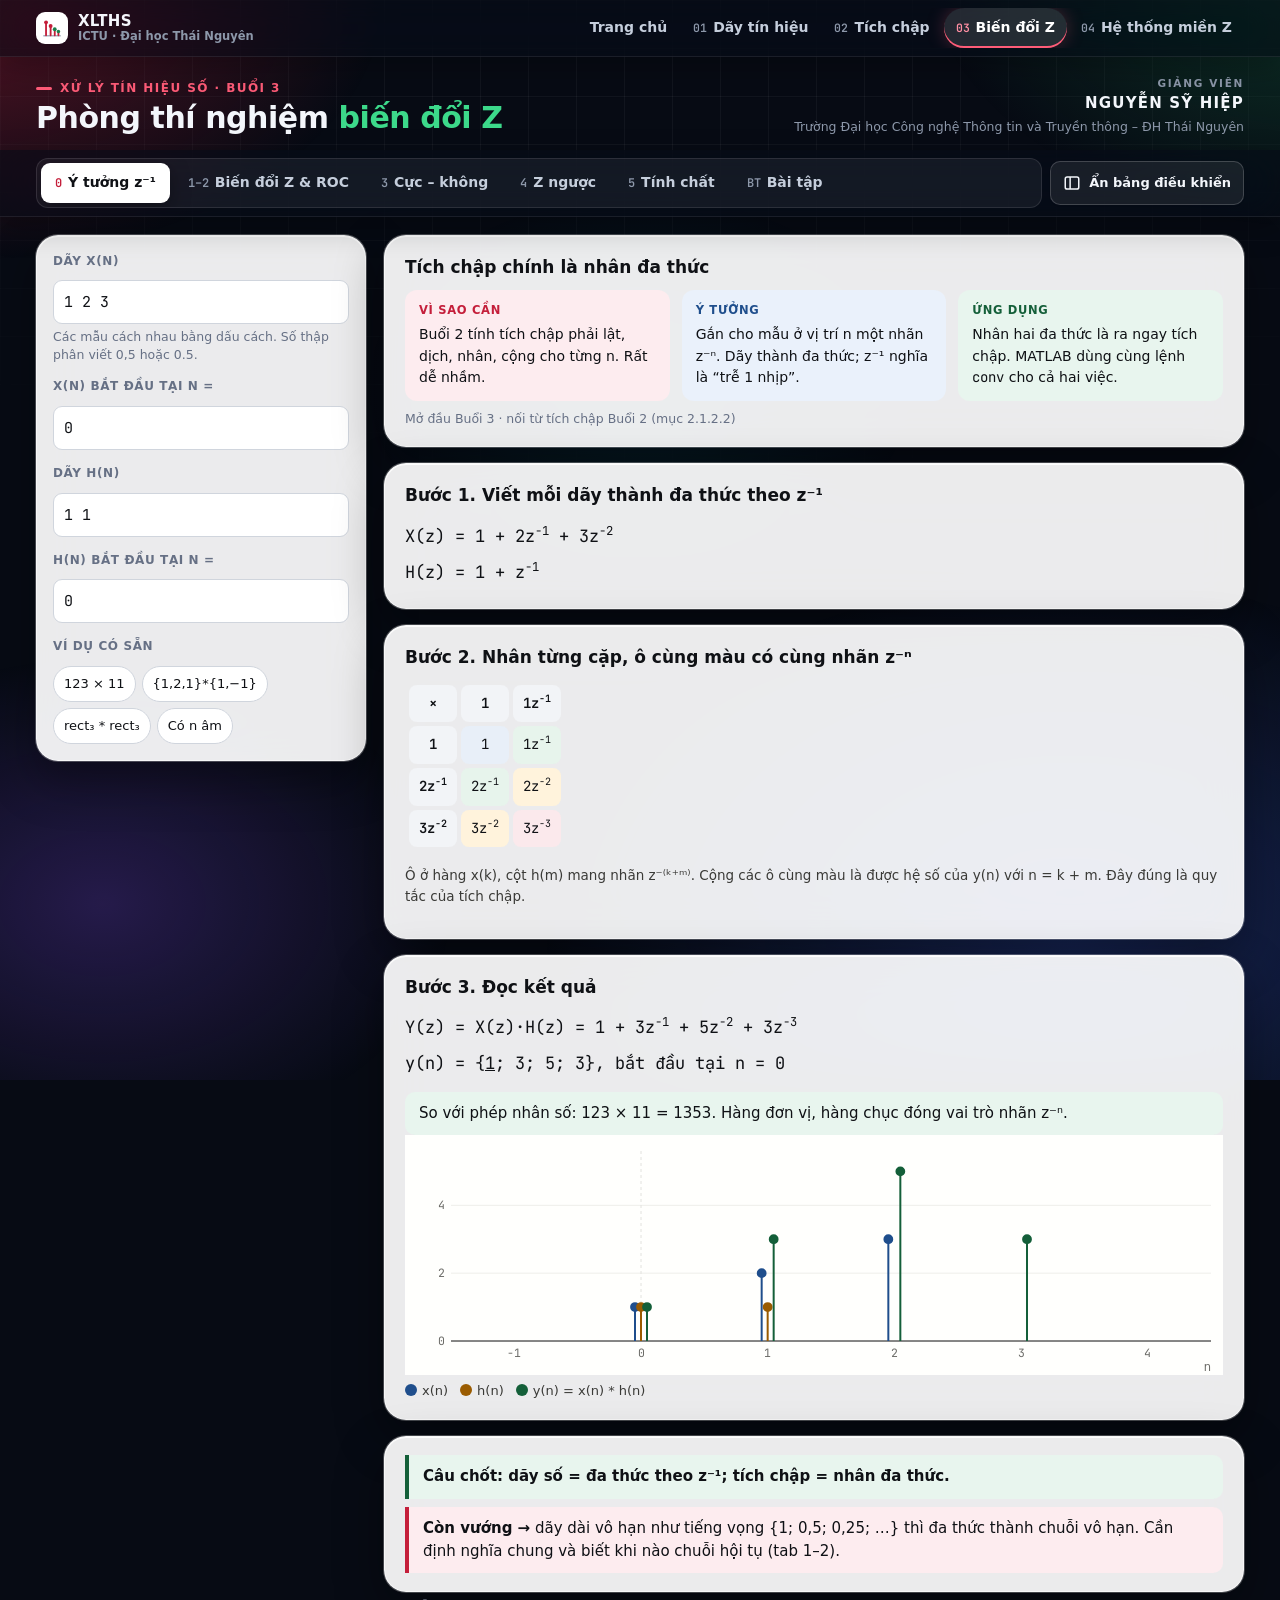
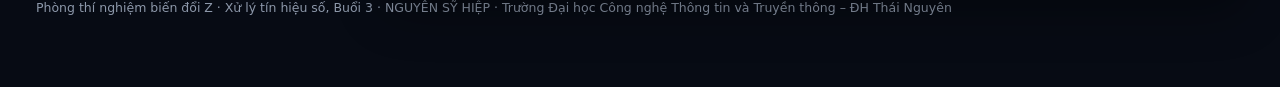
==== bien-doi-z.html @ 4a1f43b6 "Giao diện nền tối: thẻ nội dung sáng nổi bật, làm lại banner trang chủ với hologram neon Co-Authored" ====
<!doctype html>
<html lang="vi" class="glass">
<head>
<meta charset="utf-8">
<meta name="viewport" content="width=device-width, initial-scale=1, viewport-fit=cover">
<title>Phòng thí nghiệm biến đổi Z</title>
<link rel="stylesheet" href="fonts/fonts.css">
<link rel="manifest" href="manifest.webmanifest">
<meta name="theme-color" content="#070B14">
<meta name="apple-mobile-web-app-capable" content="yes">
<meta name="mobile-web-app-capable" content="yes">
<meta name="apple-mobile-web-app-status-bar-style" content="default">
<meta name="apple-mobile-web-app-title" content="XLTHS">
<link rel="apple-touch-icon" href="icons/apple-touch-icon.png">
<link rel="icon" type="image/png" href="icons/favicon-32.png">
<style>
/* Bố cục: đầu trang (trường + giảng viên) → thanh tab dính theo 6 phần của Buổi 3 → mỗi tab: bảng điều khiển (ẩn/hiện) + vùng kết quả. Một giao diện nền sáng duy nhất theo yêu cầu, không đổi sang nền tối. */
:root{
  --paper:#F6F7F9; --card:#FFFFFF; --ink:#0F1115; --ink2:#3B4048; --muted:#667085; --line:#E4E7EC; --line2:#D0D5DD; --soft:#F2F4F7;
  --shadow-sm:0 1px 2px rgba(16,24,40,.05); --shadow:0 1px 2px rgba(16,24,40,.04),0 4px 12px rgba(16,24,40,.06);
  --red:#C41E3A; --red-t:#FDECEF; --green:#145F39; --green-t:#E8F5EE; --amber:#9A5B00; --amber-t:#FFF3DC;
  --blue:#1F4E8C; --blue-t:#EAF1FB;
  --f-body:"Be Vietnam Pro", "Segoe UI", system-ui, -apple-system, Arial, sans-serif;
  --f-mono:"JetBrains Mono", ui-monospace, "Cascadia Mono", Consolas, monospace;
  color-scheme: light;
}
body{margin:0;background:var(--paper);color:var(--ink);font-family:var(--f-body);font-size:15px;line-height:1.55}
*{box-sizing:border-box}
[hidden]{display:none!important}
.wrap{max-width:1240px;margin:0 auto;padding-left:max(16px, env(safe-area-inset-left, 0px));padding-right:max(16px, env(safe-area-inset-right, 0px))}
.pagehead{background:var(--card);border-bottom:1px solid var(--line)}
.pagehead .wrap{padding-block:18px 14px;display:flex;flex-wrap:wrap;gap:10px 24px;align-items:flex-end;justify-content:space-between}
.eyebrow{display:flex;align-items:center;gap:8px;font-size:12px;font-weight:700;letter-spacing:.12em;text-transform:uppercase;color:var(--red)}
.eyebrow::before{content:"";width:16px;height:3px;border-radius:2px;background:currentColor}
h1{margin:4px 0 0;font-size:clamp(22px,3.6vw,30px);font-weight:800;letter-spacing:-.015em;line-height:1.15;text-wrap:balance}
h1 .z{color:var(--green)}
.author{display:flex;flex-direction:column;align-items:flex-end;gap:1px;text-align:right}
.author small{font-size:10.5px;font-weight:700;letter-spacing:.16em;text-transform:uppercase;color:var(--muted)}
.author b{font-size:15px;font-weight:800;letter-spacing:.08em}
.author span{font-size:12.5px;color:var(--muted)}
nav.tabs{position:sticky;top:env(safe-area-inset-top,0px);z-index:5;background:rgba(255,255,255,.95);backdrop-filter:blur(8px);-webkit-backdrop-filter:blur(8px);border-bottom:1px solid var(--line);box-shadow:var(--shadow-sm)}
nav.tabs .wrap{display:flex;gap:8px;align-items:center}
.tablist{display:flex;gap:4px;overflow-x:auto;scrollbar-width:none;flex:1;min-width:0;margin-block:8px;background:var(--soft);border:1px solid var(--line);border-radius:12px;padding:4px}
.tablist::-webkit-scrollbar{display:none}
.tab{flex:0 0 auto;border:0;background:none;font:600 14px var(--f-body);color:var(--ink2);padding:8px 14px;border-radius:9px;cursor:pointer;min-height:40px;white-space:nowrap}
.tab .no{font-family:var(--f-mono);font-size:12px;color:var(--muted);margin-right:6px}
.tab:hover{background:rgba(255,255,255,.7);color:var(--ink)}
.tab[aria-selected="true"]{background:var(--card);color:var(--ink);box-shadow:var(--shadow)}
.tab[aria-selected="true"] .no{color:var(--red)}
.tab:focus-visible,button:focus-visible,input:focus-visible,select:focus-visible{outline:2px solid var(--blue);outline-offset:2px}
.toggle{display:inline-flex;align-items:center;gap:8px;flex:0 0 auto;border:1px solid var(--line2);background:var(--card);box-shadow:var(--shadow-sm);border-radius:10px;font:600 13px var(--f-body);padding:8px 12px;min-height:44px;cursor:pointer;color:var(--ink)}
main .wrap{padding-block:18px 40px}
.panel-grid{display:grid;grid-template-columns:minmax(260px,330px) minmax(0,1fr);gap:18px;align-items:start}
body.hide-controls .panel-grid{grid-template-columns:minmax(0,1fr)}
body.hide-controls aside.controls{display:none}
aside.controls{background:var(--card);border:1px solid var(--line);border-radius:16px;box-shadow:var(--shadow);padding:16px;display:flex;flex-direction:column;gap:14px;position:sticky;top:calc(env(safe-area-inset-top,0px) + 80px);max-height:calc(100vh - 100px);overflow:auto}
.out{display:flex;flex-direction:column;gap:16px;min-width:0}
.card{background:var(--card);border:1px solid var(--line);border-radius:16px;padding:18px 20px;min-width:0;box-shadow:var(--shadow)}
.card h2{margin:0 0 10px;font-size:17px;font-weight:700;text-wrap:balance}
.card h3{margin:14px 0 6px;font-size:14.5px;font-weight:700}
.intro{display:grid;grid-template-columns:repeat(3,minmax(0,1fr));gap:12px}
.intro div{border-radius:12px;padding:12px 14px;font-size:14px}
.intro .why{background:var(--red-t)}
.intro .what{background:var(--blue-t)}
.intro .use{background:var(--green-t)}
.intro b{display:block;font-size:11.5px;letter-spacing:.06em;text-transform:uppercase;margin-bottom:4px}
.intro .why b{color:var(--red)} .intro .what b{color:var(--blue)} .intro .use b{color:var(--green)}
.ref{font-size:12.5px;color:var(--muted);margin-top:8px}
.lbl{display:block;font-size:12px;font-weight:700;letter-spacing:.05em;text-transform:uppercase;color:var(--muted);margin-bottom:6px}
.field{display:flex;flex-direction:column;gap:4px}
.field small{color:var(--muted);font-size:12.5px;line-height:1.4}
input[type=text],input[type=number],select{font:500 15px var(--f-mono);padding:9px 10px;border:1px solid var(--line2);border-radius:9px;background:#fff;color:var(--ink);min-height:44px;width:100%}
select{font-family:var(--f-body)}
input[type=range]{width:100%;accent-color:var(--green);min-height:32px}
.row2{display:grid;grid-template-columns:1fr 1fr;gap:10px}
.chips{display:flex;flex-wrap:wrap;gap:6px}
.chip{border:1px solid var(--line2);background:#fff;border-radius:999px;padding:7px 12px;font:500 13.5px var(--f-body);cursor:pointer;min-height:40px;color:var(--ink)}
.chip[aria-pressed="true"]{background:var(--green-t);border-color:var(--green);color:var(--green);font-weight:700}
.chip.small{min-height:36px;padding:5px 10px;font-size:13px}
.btn{border:1px solid var(--red);background:var(--red);color:#fff;box-shadow:0 1px 2px rgba(196,30,58,.25);border-radius:10px;font:600 14px var(--f-body);padding:9px 14px;min-height:44px;cursor:pointer}
.btn.ghost{background:#fff;color:var(--ink);border-color:var(--line2);box-shadow:var(--shadow-sm)}
.math{font-family:var(--f-mono);font-size:15px}
.big{font-size:17px;line-height:2.1}
.frac{display:inline-flex;flex-direction:column;vertical-align:middle;text-align:center;margin:0 3px;line-height:1.25}
.frac>span{white-space:nowrap}
.frac>span:first-child{border-bottom:1.5px solid currentColor;padding:0 4px 2px}
.frac>span:last-child{padding:2px 4px 0}
sup{font-size:.72em;line-height:0}
.res{background:var(--green-t);border-radius:10px;padding:10px 14px;margin-top:10px;overflow-x:auto}
.warn{background:var(--amber-t);border-radius:10px;padding:10px 14px;margin-top:10px;color:#4a3000}
.bad{background:var(--red-t);border-radius:10px;padding:10px 14px;margin-top:10px}
.ok{color:var(--green);font-weight:700}
.no-ok{color:var(--red);font-weight:700}
.plot{width:100%;overflow:hidden}
.plot svg{display:block}
.zbox{display:flex;justify-content:center}
.two{display:grid;grid-template-columns:repeat(2,minmax(0,1fr));gap:16px}
.tbl-wrap{overflow-x:auto}
table.t{border-collapse:collapse;font-size:14px;width:100%}
table.t th,table.t td{border-bottom:1px solid var(--line);padding:7px 8px;text-align:left;vertical-align:top;font-variant-numeric:tabular-nums}
table.t th{font-size:12px;letter-spacing:.04em;text-transform:uppercase;color:var(--muted);font-weight:700}
table.t td.m{font-family:var(--f-mono)}
.grid-mul{border-collapse:separate;border-spacing:4px;font-family:var(--f-mono);font-size:14px}
.grid-mul td,.grid-mul th{padding:8px 10px;border-radius:8px;text-align:center;white-space:nowrap}
.grid-mul th{background:var(--soft);font-weight:600}
.legend{display:flex;flex-wrap:wrap;gap:12px;font-size:13px;color:var(--ink2);margin-top:6px}
.legend i{display:inline-block;width:12px;height:12px;border-radius:50%;margin-right:5px;vertical-align:-1px}
.key{font-size:13.5px;color:var(--ink2)}
.close{border-left:4px solid var(--green);background:var(--green-t);padding:10px 14px;border-radius:0 10px 10px 0;font-weight:600}
.next{border-left:4px solid var(--red);background:var(--red-t);padding:10px 14px;border-radius:0 10px 10px 0;margin-top:8px}
.steps{display:flex;flex-direction:column;gap:10px;margin:0;padding:0;list-style:none;counter-reset:s}
.steps li{counter-increment:s;display:grid;grid-template-columns:30px minmax(0,1fr);gap:10px;align-items:start}
.steps li::before{content:counter(s);width:28px;height:28px;border-radius:8px;background:var(--red-t);color:var(--red);display:grid;place-items:center;font:700 13px var(--f-mono)}
.steps li>div{min-width:0;overflow-x:auto}
.ex-group{margin-top:6px}
.ex{border:1px solid var(--line);border-radius:14px;padding:14px 16px;background:#fff;box-shadow:var(--shadow-sm)}
.ex+.ex{margin-top:10px}
.ex .hd{display:flex;flex-wrap:wrap;gap:8px;align-items:baseline;justify-content:space-between}
.ex .id{font:700 13px var(--f-mono);color:var(--red);margin-right:8px}
.ex .q{margin:6px 0 8px}
.ex .acts{display:flex;flex-wrap:wrap;gap:8px;margin-top:8px}
.ex .sol{margin-top:10px;display:flex;flex-direction:column;gap:8px}
.ex .sol>div{background:var(--soft);border-radius:9px;padding:8px 12px;overflow-x:auto}
.ex .mean{background:var(--green-t)!important}
.switch{display:flex;align-items:center;gap:10px;font-weight:600;font-size:14px;cursor:pointer;min-height:44px}
.switch input{width:20px;height:20px;accent-color:var(--green)}
.muted{color:var(--muted)}
.mono{font-family:var(--f-mono)}
footer{color:var(--muted);font-size:12.5px;padding-block:6px 30px}
@media (max-width: 900px){
  .panel-grid{grid-template-columns:minmax(0,1fr)}
  aside.controls{position:static;max-height:none}
  .intro{grid-template-columns:minmax(0,1fr)}
  .two{grid-template-columns:minmax(0,1fr)}
}
@media (max-width: 600px){
  .toggle span{display:none}
  .author{align-items:flex-start;text-align:left}
  .author span{display:none}
  .pagehead .wrap{flex-direction:column;align-items:flex-start}
}
@media (max-width: 520px){
  body{font-size:15px}
  .card{padding:14px}
  .big{font-size:15.5px}
  .tab{padding:8px 11px;font-size:13.5px}
  .toggle{font-size:12.5px;padding:8px 10px}
}
@media (prefers-reduced-motion: reduce){*{transition:none!important;animation:none!important}}
</style>
<link rel="stylesheet" href="assets/theme.css">
<style>html.glass .sitebar{position:relative}</style>
</head>
<body>
<header class="sitebar"><div class="sitebar-in">
  <a class="brand" href="./" aria-label="XLTHS – Trang chủ"><span class="brand-mark"><svg viewBox="0 0 24 24" aria-hidden="true"><path d="M2.5 20.5h19" stroke="#98A2B3" stroke-width="1.4"/><path d="M5.5 20V6.5M10.5 20V10.5M15 20v-6M19 20v-3.5" stroke="#C41E3A" stroke-width="2" stroke-linecap="round"/><circle cx="5.5" cy="5.8" r="2.1" fill="#C41E3A"/><circle cx="10.5" cy="9.8" r="2.1" fill="#C41E3A"/><circle cx="15" cy="13.4" r="2.1" fill="#1A7F4B"/><circle cx="19" cy="15.9" r="1.9" fill="#1A7F4B"/></svg></span><span class="brand-t"><b>XLTHS</b><small>ICTU · Đại học Thái Nguyên</small></span></a>
  <nav class="sitenav" aria-label="Các phần mềm">
    <a class="home" href="./">Trang chủ</a>
    <a href="day-tin-hieu.html"><span class="n">01</span>Dãy tín hiệu</a>
    <a href="tich-chap.html"><span class="n">02</span>Tích chập</a>
    <a href="bien-doi-z.html" aria-current="page"><span class="n">03</span>Biến đổi Z</a><a href="he-thong-z.html"><span class="n">04</span>Hệ thống miền Z</a>
  </nav>
</div></header>
<div class="pagehead">
  <div class="wrap">
    <div>
      <div class="eyebrow">Xử lý tín hiệu số · Buổi 3</div>
      <h1>Phòng thí nghiệm <span class="z">biến đổi Z</span></h1>
    </div>
    <div class="author"><small>Giảng viên</small><b>NGUYỄN SỸ HIỆP</b><span>Trường Đại học Công nghệ Thông tin và Truyền thông – ĐH Thái Nguyên</span></div>
  </div>
</div>

<nav class="tabs" aria-label="Các phần của Buổi 3">
  <div class="wrap">
    <div class="tablist" role="tablist">
      <button class="tab" role="tab" data-tab="conv" id="tb-conv"><span class="no">0</span>Ý tưởng z⁻¹</button>
      <button class="tab" role="tab" data-tab="roc" id="tb-roc"><span class="no">1–2</span>Biến đổi Z &amp; ROC</button>
      <button class="tab" role="tab" data-tab="pz" id="tb-pz"><span class="no">3</span>Cực – không</button>
      <button class="tab" role="tab" data-tab="izt" id="tb-izt"><span class="no">4</span>Z ngược</button>
      <button class="tab" role="tab" data-tab="prop" id="tb-prop"><span class="no">5</span>Tính chất</button>
      <button class="tab" role="tab" data-tab="ex" id="tb-ex"><span class="no">BT</span>Bài tập</button>
    </div>
    <button class="toggle" id="toggleCtl" aria-pressed="false" aria-label="Ẩn hoặc hiện bảng điều khiển"><svg viewBox="0 0 24 24" width="18" height="18" aria-hidden="true"><rect x="3" y="4" width="18" height="16" rx="2.5" fill="none" stroke="currentColor" stroke-width="2"/><line x1="9.5" y1="4" x2="9.5" y2="20" stroke="currentColor" stroke-width="2"/></svg><span id="toggleTxt">Ẩn bảng điều khiển</span></button>
  </div>
</nav>

<main>
<div class="wrap">

<!-- ============ TAB 0: Ý TƯỞNG ============ -->
<section class="tabpanel" id="p-conv" hidden>
  <div class="panel-grid">
    <aside class="controls">
      <div class="field"><span class="lbl">Dãy x(n)</span>
        <input type="text" id="cv-x" value="1 2 3" aria-label="Các mẫu của x(n)">
        <small>Các mẫu cách nhau bằng dấu cách. Số thập phân viết 0,5 hoặc 0.5.</small></div>
      <div class="field"><span class="lbl">x(n) bắt đầu tại n =</span><input type="number" id="cv-x0" value="0" step="1"></div>
      <div class="field"><span class="lbl">Dãy h(n)</span><input type="text" id="cv-h" value="1 1" aria-label="Các mẫu của h(n)"></div>
      <div class="field"><span class="lbl">h(n) bắt đầu tại n =</span><input type="number" id="cv-h0" value="0" step="1"></div>
      <div class="field"><span class="lbl">Ví dụ có sẵn</span>
        <div class="chips">
          <button class="chip small" data-cv="1 2 3|0|1 1|0">123 × 11</button>
          <button class="chip small" data-cv="1 2 1|0|1 -1|0">{1,2,1}*{1,−1}</button>
          <button class="chip small" data-cv="1 1 1|0|1 1 1|0">rect₃ * rect₃</button>
          <button class="chip small" data-cv="2 1 -1|-1|1 0,5 0,25|0">Có n âm</button>
        </div></div>
    </aside>
    <div class="out">
      <div class="card">
        <h2>Tích chập chính là nhân đa thức</h2>
        <div class="intro">
          <div class="why"><b>Vì sao cần</b>Buổi 2 tính tích chập phải lật, dịch, nhân, cộng cho từng n. Rất dễ nhầm.</div>
          <div class="what"><b>Ý tưởng</b>Gắn cho mẫu ở vị trí n một nhãn z⁻ⁿ. Dãy thành đa thức; z⁻¹ nghĩa là “trễ 1 nhịp”.</div>
          <div class="use"><b>Ứng dụng</b>Nhân hai đa thức là ra ngay tích chập. MATLAB dùng cùng lệnh <span class="mono">conv</span> cho cả hai việc.</div>
        </div>
        <div class="ref">Mở đầu Buổi 3 · nối từ tích chập Buổi 2 (mục 2.1.2.2)</div>
      </div>
      <div class="card">
        <h2>Bước 1. Viết mỗi dãy thành đa thức theo z⁻¹</h2>
        <div class="math big" id="cv-poly"></div>
      </div>
      <div class="card">
        <h2>Bước 2. Nhân từng cặp, ô cùng màu có cùng nhãn z⁻ⁿ</h2>
        <div class="tbl-wrap" id="cv-grid"></div>
        <p class="key">Ô ở hàng x(k), cột h(m) mang nhãn z⁻⁽ᵏ⁺ᵐ⁾. Cộng các ô cùng màu là được hệ số của y(n) với n = k + m. Đây đúng là quy tắc của tích chập.</p>
      </div>
      <div class="card">
        <h2>Bước 3. Đọc kết quả</h2>
        <div class="math big" id="cv-res"></div>
        <div id="cv-num"></div>
        <div class="plot" id="cv-plot"></div>
        <div class="legend"><span><i style="background:var(--blue)"></i>x(n)</span><span><i style="background:var(--amber)"></i>h(n)</span><span><i style="background:var(--green)"></i>y(n) = x(n) * h(n)</span></div>
      </div>
      <div class="card">
        <div class="close">Câu chốt: dãy số = đa thức theo z⁻¹; tích chập = nhân đa thức.</div>
        <div class="next"><b>Còn vướng →</b> dãy dài vô hạn như tiếng vọng {1; 0,5; 0,25; …} thì đa thức thành chuỗi vô hạn. Cần định nghĩa chung và biết khi nào chuỗi hội tụ (tab 1–2).</div>
      </div>
    </div>
  </div>
</section>

<!-- ============ TAB 1-2: ZT & ROC ============ -->
<section class="tabpanel" id="p-roc" hidden>
  <div class="panel-grid">
    <aside class="controls">
      <div class="field"><span class="lbl">Chọn dãy x(n)</span>
        <select id="rc-preset">
          <option value="an">aⁿ·u(n) — phía phải</option>
          <option value="anm">−aⁿ·u(−n−1) — phía trái</option>
          <option value="aabs">a^|n| — hai phía</option>
          <option value="u">u(n)</option>
          <option value="um">−u(−n−1)</option>
          <option value="nan">n·aⁿ·u(n)</option>
          <option value="delta">δ(n − k)</option>
          <option value="rect">rect_N(n)</option>
          <option value="cos">cos(ω₀n)·u(n)</option>
          <option value="sin">sin(ω₀n)·u(n)</option>
          <option value="custom">Dãy hữu hạn tự nhập</option>
        </select></div>
      <div class="field" id="rc-f-a"><span class="lbl">Tham số a = <span id="rc-a-v" class="mono"></span></span>
        <input type="range" id="rc-a" min="-2.5" max="2.5" step="0.05" value="0.5"></div>
      <div class="field" id="rc-f-k"><span class="lbl">Độ trễ k</span><input type="number" id="rc-k" value="2" min="-5" max="5" step="1"></div>
      <div class="field" id="rc-f-N"><span class="lbl">Chiều dài N</span><input type="number" id="rc-N" value="4" min="1" max="10" step="1"></div>
      <div class="field" id="rc-f-w"><span class="lbl">ω₀ = <span id="rc-w-v" class="mono"></span></span>
        <input type="range" id="rc-w" min="0.05" max="1" step="0.05" value="0.25"><small>Tính theo π (0,25 nghĩa là ω₀ = π/4).</small></div>
      <div class="field" id="rc-f-c"><span class="lbl">Các mẫu</span><input type="text" id="rc-c" value="2 0 1 3">
        <span class="lbl" style="margin-top:6px">bắt đầu tại n =</span><input type="number" id="rc-c0" value="-2" step="1"></div>
      <div class="field"><span class="lbl">Điểm thử |z| = r = <span id="rc-r-v" class="mono"></span></span>
        <input type="range" id="rc-r" min="0" max="1" step="0.001" value="0.62">
        <small>Kéo để đổi bán kính điểm thử. Phần mềm kiểm tra chuỗi Σ x(n)z⁻ⁿ có hội tụ tại đó không.</small></div>
    </aside>
    <div class="out">
      <div class="card">
        <h2>Định nghĩa biến đổi Z và miền hội tụ</h2>
        <div class="intro">
          <div class="why"><b>Vì sao cần</b>Dãy dài vô hạn cho tổng vô hạn. Tổng đó lúc ra số, lúc ra vô cùng, tuỳ z.</div>
          <div class="what"><b>Là gì</b>X(z) = Σ x(n)·z⁻ⁿ. Tập các z làm tổng hữu hạn là miền hội tụ (ROC), luôn ghi kèm X(z).</div>
          <div class="use"><b>Ứng dụng</b>ROC cho biết dãy nằm phía nào của trục thời gian. Buổi 4 dùng ROC để xét hệ nhân quả và ổn định.</div>
        </div>
        <div class="ref">Mục 3.1.1 (định nghĩa), 3.1.2 (mặt phẳng z, tiêu chuẩn Cauchy, Rx−, Rx+), 3.1.3 (bảng)</div>
      </div>
      <div class="card">
        <h2>Dãy x(n)</h2>
        <div class="math big" id="rc-xdef"></div>
        <div class="plot" id="rc-xplot"></div>
      </div>
      <div class="two">
        <div class="card">
          <h2>Biến đổi Z và ROC</h2>
          <div class="math big" id="rc-X"></div>
          <div id="rc-rocinfo"></div>
        </div>
        <div class="card">
          <h2>Mặt phẳng z</h2>
          <div class="zbox plot" id="rc-z"></div>
          <div class="legend"><span><i style="background:var(--green-t);border:1px solid var(--green)"></i>ROC</span><span><i style="background:var(--red)"></i>Điểm cực ×</span><span><i style="background:#fff;border:2px solid var(--green)"></i>Điểm không ○</span><span><i style="background:var(--blue)"></i>Vòng thử</span></div>
        </div>
      </div>
      <div class="card">
        <h2>Tiêu chuẩn Cauchy tại điểm thử: các số hạng |x(n)·z⁻ⁿ| có nhỏ dần về cả hai phía không?</h2>
        <div class="plot" id="rc-terms"></div>
        <div class="legend"><span><i style="background:var(--green)"></i>n ≥ 0: phần X₁(z), hội tụ khi |z| &gt; Rx−</span><span><i style="background:var(--red)"></i>n &lt; 0: phần X₂(z), hội tụ khi |z| &lt; Rx+</span></div>
        <div id="rc-verdict"></div>
      </div>
      <div class="card">
        <div class="close">Câu chốt: không có ROC thì X(z) chưa nói được x(n) là dãy nào. So aⁿ·u(n) với −aⁿ·u(−n−1): cùng công thức, khác ROC.</div>
        <div class="next"><b>Còn vướng →</b> biên của ROC nằm ở đâu? Ở các điểm X(z) bằng vô cùng, tức điểm cực (tab 3).</div>
      </div>
    </div>
  </div>
</section>

<!-- ============ TAB 3: CỰC KHÔNG ============ -->
<section class="tabpanel" id="p-pz" hidden>
  <div class="panel-grid">
    <aside class="controls">
      <div class="field"><span class="lbl">Tử số N(z), lũy thừa giảm dần của z</span>
        <input type="text" id="pz-N" value="1 2"><small>“1 2” nghĩa là z + 2.</small></div>
      <div class="field"><span class="lbl">Mẫu số D(z), lũy thừa giảm dần của z</span>
        <input type="text" id="pz-D" value="1 -3 2"><small>“1 −3 2” nghĩa là z² − 3z + 2.</small></div>
      <div class="field"><span class="lbl">Ví dụ có sẵn</span>
        <div class="chips">
          <button class="chip small" data-pz="1 2|1 -3 2">Bài giảng: (z+2)/(z²−3z+2)</button>
          <button class="chip small" data-pz="1 0 -1|1 0 -0,25">(z²−1)/(z²−0,25)</button>
          <button class="chip small" data-pz="1 0 0 0 -1|1 -1 0 0 0">rect₄: triệt tiêu</button>
          <button class="chip small" data-pz="1 0 0|1 0 0,25">Cực phức ±0,5j</button>
          <button class="chip small" data-pz="1 0|1 -1 0,25">Cực bội 0,5</button>
        </div></div>
      <hr style="border:0;border-top:1px solid var(--line);width:100%">
      <span class="lbl">Thử đặt điểm cực</span>
      <div class="field"><span class="lbl">Bán kính r = <span class="mono" id="pz-r-v"></span></span><input type="range" id="pz-r" min="0.1" max="1.3" step="0.01" value="0.8"></div>
      <div class="field"><span class="lbl">Góc θ = <span class="mono" id="pz-t-v"></span></span><input type="range" id="pz-t" min="0" max="180" step="5" value="45"></div>
      <div class="chips"><button class="chip small" data-pzp="0.8|0">Thực dương</button><button class="chip small" data-pzp="0.8|180">Thực âm</button><button class="chip small" data-pzp="0.85|45">Cặp phức</button><button class="chip small" data-pzp="1|60">Trên vòng tròn</button><button class="chip small" data-pzp="1.1|30">Ngoài vòng tròn</button></div>
    </aside>
    <div class="out">
      <div class="card">
        <h2>Điểm cực, điểm không</h2>
        <div class="intro">
          <div class="why"><b>Vì sao cần</b>Đọc cả biểu thức X(z) rất mệt. Vài điểm đặc biệt đã nói lên gần hết tính chất của dãy.</div>
          <div class="what"><b>Là gì</b>Điểm không: X(z) = 0, nghiệm tử số. Điểm cực: X(z) → ∞, nghiệm mẫu số.</div>
          <div class="use"><b>Ứng dụng</b>Thiết kế bộ lọc (Buổi 7–9) là đặt cực, không vào chỗ mong muốn, ví dụ đặt không để triệt nhiễu 50 Hz trên điện tim.</div>
        </div>
        <div class="ref">Mục 3.1.2.3 (điểm cực, điểm không). Lưu ý: bản gốc ghi nhầm “điểm cực là nơi X(z) = 0”.</div>
      </div>
      <div class="two">
        <div class="card">
          <h2>X(z) đã nhập</h2>
          <div class="math big" id="pz-X"></div>
          <div id="pz-list"></div>
        </div>
        <div class="card">
          <h2>Mặt phẳng z</h2>
          <div class="zbox plot" id="pz-z"></div>
        </div>
      </div>
      <div class="card">
        <h2>Các ROC có thể có và loại dãy tương ứng</h2>
        <div id="pz-rocs"></div>
      </div>
      <div class="card">
        <h2>Vị trí điểm cực quyết định dáng của dãy (dãy nhân quả)</h2>
        <div class="two">
          <div class="zbox plot" id="pz-z2"></div>
          <div><div class="plot" id="pz-h"></div><div id="pz-say"></div></div>
        </div>
      </div>
      <div class="card">
        <div class="close">Câu chốt: điểm cực vẽ biên ROC và quyết định dãy tắt dần hay lớn dần.</div>
        <div class="next"><b>Còn vướng →</b> tính xong trong miền z rồi, làm sao quay về x(n)? (tab 4)</div>
      </div>
    </div>
  </div>
</section>

<!-- ============ TAB 4: Z NGƯỢC ============ -->
<section class="tabpanel" id="p-izt" hidden>
  <div class="panel-grid">
    <aside class="controls">
      <div class="field"><span class="lbl">Tử số N(z), lũy thừa giảm dần</span><input type="text" id="iz-N" value="1 2"></div>
      <div class="field"><span class="lbl">Mẫu số D(z), lũy thừa giảm dần</span><input type="text" id="iz-D" value="1 -3 2"></div>
      <div class="field"><span class="lbl">Ví dụ có sẵn</span>
        <select id="iz-preset">
          <option value="">— Chọn ví dụ —</option>
          <option value="1 0|1 -0,5">Bài giảng 3.2.1: z/(z − ½)</option>
          <option value="1 0|1 -2">Bài giảng 3.2.2: z/(z − 2)</option>
          <option value="1 2|1 -3 2">Bài giảng 3.2.3: (z + 2)/(z² − 3z + 2)</option>
          <option value="1 0 0|1 -0,75 0,125">Hai cực đơn: z²/((z − 0,5)(z − 0,25))</option>
          <option value="1 0|1 -1 0,25">Cực bội: z/(z − 0,5)²</option>
          <option value="1 0 0|1 -3 3 -1">Cực bội bậc 3: z²/(z − 1)³</option>
          <option value="1 0 0|1 0 0,25">Cực phức: z²/(z² + 0,25)</option>
          <option value="1 0 0|1 -1,5 0,5">Bình rò nước Buổi 2: z²/((z − 0,5)(z − 1))</option>
          <option value="1 1 1|1 -0,5">Bậc tử lớn hơn: (z² + z + 1)/(z − 0,5)</option>
        </select></div>
      <div class="field"><span class="lbl">Chọn miền hội tụ</span><div class="chips" id="iz-rocs"></div></div>
      <div class="field"><span class="lbl">Phương pháp</span>
        <div class="chips" id="iz-methods">
          <button class="chip small" data-m="pf" aria-pressed="true">Phân thức tối giản</button>
          <button class="chip small" data-m="ps" aria-pressed="false">Chuỗi lũy thừa</button>
          <button class="chip small" data-m="res" aria-pressed="false">Thặng dư</button>
        </div></div>
    </aside>
    <div class="out">
      <div class="card">
        <h2>Biến đổi Z ngược: ba đường quay về x(n)</h2>
        <div class="intro">
          <div class="why"><b>Vì sao cần</b>Sang miền z để nhân cho dễ; xong việc phải quay về dãy số.</div>
          <div class="what"><b>Ba cách</b>Thặng dư (tính tích phân), chuỗi lũy thừa (chia đa thức), phân thức tối giản (tách thành mảnh có trong bảng).</div>
          <div class="use"><b>Ứng dụng</b>Buổi 4 giải phương trình sai phân đúng bằng các bước này. MATLAB: <span class="mono">residuez</span>, <span class="mono">impz</span>.</div>
        </div>
        <div class="ref">Mục 3.2.1, 3.2.2, 3.2.3. Đổi ROC để thấy cùng X(z) cho các dãy khác nhau.</div>
      </div>
      <div class="card">
        <h2>X(z) và ROC đang chọn</h2>
        <div class="math big" id="iz-X"></div>
      </div>
      <div class="card" id="iz-method-card">
        <h2 id="iz-mtitle"></h2>
        <div id="iz-steps"></div>
      </div>
      <div class="card">
        <h2>Kết quả x(n)</h2>
        <div class="res math" id="iz-result"></div>
        <div class="plot" id="iz-plot"></div>
        <div id="iz-check"></div>
      </div>
      <div class="card">
        <div class="close">Câu chốt: tách thành mảnh có trong bảng, tra bảng theo ROC, cộng lại.</div>
        <div class="next"><b>Còn vướng →</b> mỗi dãy mới lại lấy tổng từ định nghĩa thì vẫn mệt. Cần các quy tắc biến đổi nhanh (tab 5).</div>
      </div>
    </div>
  </div>
</section>

<!-- ============ TAB 5: TÍNH CHẤT ============ -->
<section class="tabpanel" id="p-prop" hidden>
  <div class="panel-grid">
    <aside class="controls">
      <div class="field"><span class="lbl">Tính chất</span>
        <div class="chips" id="pr-props">
          <button class="chip small" data-p="lin">Tuyến tính</button>
          <button class="chip small" data-p="delay">Trễ</button>
          <button class="chip small" data-p="scale">Nhân aⁿ</button>
          <button class="chip small" data-p="nmul">Nhân n</button>
          <button class="chip small" data-p="conv">Tích chập</button>
          <button class="chip small" data-p="corr">Tương quan</button>
          <button class="chip small" data-p="init">Giá trị ban đầu</button>
        </div></div>
      <div id="pr-x1box">
        <div class="field"><span class="lbl">Dãy x₁(n)</span><select id="pr-x1"></select></div>
        <div class="row2" style="margin-top:8px">
          <div class="field"><span class="lbl">a của x₁</span><input type="number" id="pr-a1" value="0.5" step="0.1"></div>
          <div class="field"><span class="lbl">N của x₁</span><input type="number" id="pr-N1" value="3" min="1" max="10" step="1"></div>
        </div>
      </div>
      <div id="pr-x2box">
        <div class="field"><span class="lbl">Dãy x₂(n)</span><select id="pr-x2"></select></div>
        <div class="row2" style="margin-top:8px">
          <div class="field"><span class="lbl">a của x₂</span><input type="number" id="pr-a2" value="1" step="0.1"></div>
          <div class="field"><span class="lbl">N của x₂</span><input type="number" id="pr-N2" value="3" min="1" max="10" step="1"></div>
        </div>
      </div>
      <div class="row2" id="pr-ab"><div class="field"><span class="lbl">Hệ số α</span><input type="number" id="pr-al" value="1" step="0.5"></div><div class="field"><span class="lbl">Hệ số β</span><input type="number" id="pr-be" value="2" step="0.5"></div></div>
      <div class="field" id="pr-n0box"><span class="lbl">Độ trễ n₀</span><input type="number" id="pr-n0" value="1" step="1" min="-6" max="6"></div>
      <div class="field" id="pr-bbox"><span class="lbl">Nhân với bⁿ, b =</span><input type="number" id="pr-b" value="0.5" step="0.1"></div>
      <div id="pr-corrbox">
        <div class="field"><span class="lbl">x(n), các mẫu</span><input type="text" id="pr-cx" value="1 1 1"></div>
        <div class="field" style="margin-top:8px"><span class="lbl">y(n), các mẫu</span><input type="text" id="pr-cy" value="1 1 1"><small>Cả hai bắt đầu tại n = 0.</small></div>
      </div>
    </aside>
    <div class="out">
      <div class="card">
        <h2>Các tính chất: phím tắt thay cho lấy tổng</h2>
        <div class="intro">
          <div class="why"><b>Vì sao cần</b>Mỗi dãy mới mà lấy tổng lại từ định nghĩa thì rất tốn công.</div>
          <div class="what"><b>Là gì</b>Một thao tác trên dãy (dịch, nhân, chập…) ứng với một thao tác đơn giản trên X(z).</div>
          <div class="use" id="pr-use"><b>Ứng dụng</b></div>
        </div>
        <div class="ref" id="pr-ref">Mục 3.3</div>
      </div>
      <div class="two">
        <div class="card"><h2>Miền n</h2><div class="math" id="pr-n"></div><div class="plot" id="pr-nplot"></div><div class="legend" id="pr-leg"></div></div>
        <div class="card"><h2>Miền z</h2><div class="math" id="pr-z"></div><div class="two" id="pr-zz"></div></div>
      </div>
      <div class="card"><h2>Kiểm tra hai miền khớp nhau</h2><div id="pr-check"></div></div>
    </div>
  </div>
</section>

<!-- ============ TAB 6: BÀI TẬP ============ -->
<section class="tabpanel" id="p-ex" hidden>
  <div class="panel-grid">
    <aside class="controls">
      <label class="switch"><input type="checkbox" id="ex-class"> Chế độ lên lớp</label>
      <small class="muted">Bật để ẩn lời giải. Bấm “Hiện bước tiếp” để mở từng bước khi giảng.</small>
      <div class="field"><span class="lbl">Lọc theo nhóm</span>
        <div class="chips" id="ex-filter">
          <button class="chip small" data-g="all" aria-pressed="true">Tất cả</button>
          <button class="chip small" data-g="A" aria-pressed="false">A. Định nghĩa, ROC</button>
          <button class="chip small" data-g="B" aria-pressed="false">B. Cực – không</button>
          <button class="chip small" data-g="C" aria-pressed="false">C. Z ngược</button>
          <button class="chip small" data-g="D" aria-pressed="false">D. Tính chất</button>
        </div></div>
    </aside>
    <div class="out">
      <div class="card">
        <h2>Bài tập Buổi 3 có lời giải</h2>
        <p class="key" style="margin:0">20 bài theo đúng thứ tự bài giảng. Đáp án đã đối chiếu bằng máy. Nút “Mở trong phòng thí nghiệm” nạp sẵn số liệu của bài vào tab tương ứng để kiểm tra trực quan.</p>
      </div>
      <div id="ex-list"></div>
    </div>
  </div>
</section>

<footer>Phòng thí nghiệm biến đổi Z · Xử lý tín hiệu số, Buổi 3 · NGUYỄN SỸ HIỆP · Trường Đại học Công nghệ Thông tin và Truyền thông – ĐH Thái Nguyên</footer>
</div>
</main>

<script>
"use strict";
/* =================== TIỆN ÍCH SỐ =================== */
const $ = id => document.getElementById(id);
const EPS = 1e-9;
function fmt(v, dp = 4){
  if (v === Infinity) return '∞'; if (v === -Infinity) return '−∞';
  if (!isFinite(v)) return '?';
  if (Math.abs(v) < 5e-10) return '0';
  let s = (+v.toFixed(dp)).toString();
  if (s.includes('e')) s = v.toPrecision(4);
  return s.replace('-', '−').replace('.', ',');
}
const C = (re, im = 0) => ({re, im});
const cadd = (a, b) => C(a.re + b.re, a.im + b.im);
const csub = (a, b) => C(a.re - b.re, a.im - b.im);
const cmul = (a, b) => C(a.re * b.re - a.im * b.im, a.re * b.im + a.im * b.re);
const cdiv = (a, b) => { const d = b.re * b.re + b.im * b.im; return C((a.re * b.re + a.im * b.im) / d, (a.im * b.re - a.re * b.im) / d); };
const cabs = a => Math.hypot(a.re, a.im);
const carg = a => Math.atan2(a.im, a.re);
const cscale = (a, s) => C(a.re * s, a.im * s);
function cpowi(a, n){
  const r = cabs(a);
  if (r === 0) return n === 0 ? C(1) : (n > 0 ? C(0) : C(Infinity));
  const t = carg(a), R = Math.pow(r, n);
  return C(R * Math.cos(n * t), R * Math.sin(n * t));
}
function fmtc(z, dp = 4){
  const re = Math.abs(z.re) < 5e-10 ? 0 : z.re, im = Math.abs(z.im) < 5e-10 ? 0 : z.im;
  if (im === 0) return fmt(re, dp);
  const ims = fmt(Math.abs(im), dp); const jpart = (ims === '1' ? '' : ims) + 'j';
  if (re === 0) return (im < 0 ? '−' : '') + jpart;
  return fmt(re, dp) + (im < 0 ? ' − ' : ' + ') + jpart;
}
function parseNum(s){
  s = s.trim().replace(/−/g, '-').replace(',', '.');
  if (s.includes('/')){ const [a, b] = s.split('/'); return parseFloat(a) / parseFloat(b); }
  return parseFloat(s);
}
function parseList(s){
  const out = String(s).trim().split(/[\s;]+/).filter(Boolean).map(parseNum);
  return out.some(v => !isFinite(v)) ? null : out;
}
const trimLead = c => { let i = 0; while (i < c.length - 1 && Math.abs(c[i]) < 1e-14) i++; return c.slice(i); };
function conv(a, b){ const r = new Array(a.length + b.length - 1).fill(0); a.forEach((x, i) => b.forEach((y, j) => { r[i + j] += x * y; })); return r; }
function polyAdd(a, b){ // mảng tăng dần (cùng gốc)
  const n = Math.max(a.length, b.length), r = [];
  for (let i = 0; i < n; i++) r.push((a[i] || 0) + (b[i] || 0)); return r;
}
function polyDivDesc(N, D){ // chia đa thức (giảm dần)
  N = N.slice(); const q = [];
  while (N.length >= D.length){ const f = N[0] / D[0]; q.push(f); for (let i = 0; i < D.length; i++) N[i] -= f * D[i]; N.shift(); }
  return {q: q.length ? q : [0], r: N.length ? N : [0]};
}
function polyvalC(c, z){ let r = C(0); for (const a of c) r = cadd(cmul(r, z), C(a)); return r; } // giảm dần
/* ---------- Nghiệm đa thức ---------- */
function roots(c0){
  let c = trimLead(c0.slice()); let z0 = 0;
  while (c.length > 1 && Math.abs(c[c.length - 1]) < 1e-14){ c.pop(); z0++; }
  const n = c.length - 1; let r = [];
  if (n === 1) r = [C(-c[1] / c[0])];
  else if (n === 2){
    const [a, b, cc] = c, d = b * b - 4 * a * cc;
    if (d >= 0){ const s = Math.sqrt(d); const q = -0.5 * (b + (b >= 0 ? s : -s)); r = q === 0 ? [C(0), C(0)] : [C(q / a), C(cc / q)]; }
    else { const s = Math.sqrt(-d); r = [C(-b / (2 * a), s / (2 * a)), C(-b / (2 * a), -s / (2 * a))]; }
  } else if (n > 2){
    const a = c.map(v => v / c[0]); const R = 1 + Math.max(...a.slice(1).map(Math.abs));
    let z = []; for (let k = 0; k < n; k++){ const t = 2 * Math.PI * k / n + 0.4; z.push(C(R * 0.9 * Math.cos(t), R * 0.9 * Math.sin(t))); }
    for (let it = 0; it < 800; it++){
      let mv = 0;
      for (let k = 0; k < n; k++){
        let num = polyvalC(a, z[k]), den = C(1);
        for (let j = 0; j < n; j++) if (j !== k) den = cmul(den, csub(z[k], z[j]));
        const dz = cdiv(num, den); z[k] = csub(z[k], dz); mv = Math.max(mv, cabs(dz));
      }
      if (mv < 1e-15) break;
    }
    r = z;
  }
  for (let i = 0; i < z0; i++) r.push(C(0));
  return r.map(cleanC);
}
function cleanC(z){
  let {re, im} = z; const m = Math.max(1, cabs(z));
  if (Math.abs(im) < 1e-8 * m) im = 0;
  if (Math.abs(re) < 1e-10 * m) re = 0;
  const rr = Math.round(re * 1e8) / 1e8, ri = Math.round(im * 1e8) / 1e8;
  if (Math.abs(rr - re) < 1e-9) re = rr; if (Math.abs(ri - im) < 1e-9) im = ri;
  return C(re, im);
}
function polyDerDesc(c){ const d = c.length - 1; return c.slice(0, -1).map((v, i) => v * (d - i)); }
function groupRoots(rs, tol = 3e-3, poly = null){
  const g = [];
  rs.forEach(z => {
    const f = g.find(o => cabs(csub(cscale(o.sum, 1 / o.m), z)) < tol * Math.max(1, cabs(z)));
    if (f){ f.sum = cadd(f.sum, z); f.m++; } else g.push({sum: z, m: 1});
  });
  return g.map(o => {
    let z = cscale(o.sum, 1 / o.m);
    if (poly && o.m > 1){ // nghiệm bội m là nghiệm đơn của đạo hàm bậc m−1 → Newton cho chính xác
      let q = poly.slice(); for (let i = 0; i < o.m - 1; i++) q = polyDerDesc(q);
      const dq = polyDerDesc(q);
      for (let it = 0; it < 40; it++){ const fz = polyvalC(q, z), dz = polyvalC(dq, z); if (cabs(dz) < 1e-300) break; const st = cdiv(fz, dz); z = csub(z, st); if (cabs(st) < 1e-15) break; }
    }
    return {z: cleanC(z), m: o.m};
  });
}
const rootsG = c => groupRoots(roots(c), 3e-3, trimLead(c));
/* ---------- Khai triển Taylor & chuỗi ---------- */
function taylorAt(c, p, K){ // c giảm dần (thực), trả về hệ số tăng dần theo t tại z = p + t
  let arr = c.map(v => C(v)); const out = [];
  for (let k = 0; k <= K; k++){
    if (arr.length === 0){ out.push(C(0)); continue; }
    const b = [arr[0]]; for (let i = 1; i < arr.length; i++) b.push(cadd(arr[i], cmul(p, b[i - 1])));
    out.push(b[b.length - 1]); arr = b.slice(0, -1);
  }
  return out;
}
function smul(a, b, K){ const r = []; for (let k = 0; k <= K; k++){ let s = C(0); for (let i = 0; i <= k; i++) if (a[i] && b[k - i]) s = cadd(s, cmul(a[i], b[k - i])); r.push(s); } return r; }
function sdiv(a, b, K){ const q = []; for (let k = 0; k <= K; k++){ let s = a[k] || C(0); for (let i = 1; i <= k; i++) if (b[i]) s = csub(s, cmul(b[i], q[k - i])); q.push(cdiv(s, b[0])); } return q; }
/* Phần chính của num/den tại mọi cực: hệ số C_j của 1/(z − p)^j */
function principalParts(num, den){
  den = trimLead(den); const lead = den[0];
  const poles = rootsG(den);
  return poles.map(({z: p, m: s}) => {
    const K = s - 1;
    const nT = taylorAt(trimLead(num), p, K);
    let dS = [C(lead)];
    poles.forEach(q => { if (q.z === p) return; const f = [csub(p, q.z), C(1)]; for (let i = 0; i < q.m; i++) dS = smul(dS, f, K); });
    const G = sdiv(nT, dS, K);
    const coef = []; for (let j = 1; j <= s; j++) coef.push(G[s - j]);
    return {p, s, coef};
  });
}
/* ---------- Biến đổi Z ngược theo phương pháp X(z)/z của bài giảng ---------- */
function izt(N, D){
  N = trimLead(N); D = trimLead(D);
  let S = [], R = N;
  if (N.length > D.length){ const d = polyDivDesc(N, D); S = d.q; R = d.r; }
  const pp = principalParts(R, [...D, 0]);
  const deltas = {}; const terms = [];
  // phần nguyên S(z) = Σ s_i z^(deg−i) ↔ δ(n + k)
  S.forEach((s, i) => { const k = S.length - 1 - i; if (Math.abs(s) > 1e-12) deltas[-k] = (deltas[-k] || 0) + s; });
  pp.forEach(({p, s, coef}) => {
    coef.forEach((cj, idx) => {
      const j = idx + 1; if (cabs(cj) < 1e-10) return;
      if (cabs(p) < 1e-12){ const n = j - 1; deltas[n] = (deltas[n] || 0) + cj.re; }
      else terms.push({C: cj, p, m: j - 1});
    });
  });
  return {pp, terms, deltas, S};
}
function binomPoly(n, m){ let r = 1; for (let i = 0; i < m; i++) r *= (n - i) / (i + 1); return r; }
function izEval(res, roc, n){
  let v = C(0);
  res.terms.forEach(t => {
    const causal = cabs(t.p) <= roc.rin + 1e-9;
    if (causal && n >= 0) v = cadd(v, cscale(cmul(t.C, cpowi(t.p, n - t.m)), binomPoly(n, t.m)));
    if (!causal && n <= -1) v = csub(v, cscale(cmul(t.C, cpowi(t.p, n - t.m)), binomPoly(n, t.m)));
  });
  if (res.deltas[n]) v = cadd(v, C(res.deltas[n]));
  return v.re;
}
/* =================== CHUỖI HIỂN THỊ =================== */
const SUP = {'0':'⁰','1':'¹','2':'²','3':'³','4':'⁴','5':'⁵','6':'⁶','7':'⁷','8':'⁸','9':'⁹','-':'⁻','−':'⁻','n':'ⁿ','+':'⁺'};
const sup = s => String(s).split('').map(ch => SUP[ch] || ch).join('');
const frac = (a, b) => `<span class="frac"><span>${a}</span><span>${b}</span></span>`;
function polyZ(c, v = 'z'){ // giảm dần
  c = trimLead(c); const d = c.length - 1; let out = '';
  c.forEach((a, i) => {
    if (Math.abs(a) < 1e-12) return; const p = d - i, A = Math.abs(a);
    let co = (Math.abs(A - 1) < 1e-12 && p !== 0) ? '' : fmt(A);
    const mono = p === 0 ? '' : (p === 1 ? v : `${v}<sup>${p}</sup>`);
    out += (out ? (a < 0 ? ' − ' : ' + ') : (a < 0 ? '−' : '')) + co + mono;
  });
  return out || '0';
}
function polyW(b){ // tăng dần theo z^-1
  let out = '';
  b.forEach((a, k) => {
    if (Math.abs(a) < 1e-12) return; const A = Math.abs(a);
    const co = (Math.abs(A - 1) < 1e-12 && k !== 0) ? '' : fmt(A);
    const mono = k === 0 ? '' : `z<sup>−${k}</sup>`;
    out += (out ? (a < 0 ? ' − ' : ' + ') : (a < 0 ? '−' : '')) + co + mono;
  });
  return out || '0';
}
function laurent(vals, n0){ // Σ x(n) z^-n
  let out = '';
  vals.forEach((a, i) => {
    const n = n0 + i; if (Math.abs(a) < 1e-12) return; const A = Math.abs(a);
    const co = (Math.abs(A - 1) < 1e-12 && n !== 0) ? '' : fmt(A);
    const mono = n === 0 ? '' : (n === -1 ? 'z' : `z<sup>${n > 0 ? '−' + n : -n}</sup>`);
    out += (out ? (a < 0 ? ' − ' : ' + ') : (a < 0 ? '−' : '')) + co + mono;
  });
  return out || '0';
}
function zMinus(p){ // (z − p)
  if (cabs(p) < 1e-12) return 'z';
  if (Math.abs(p.im) < 1e-12) return p.re > 0 ? `(z − ${fmt(p.re)})` : `(z + ${fmt(-p.re)})`;
  return `(z − (${fmtc(p)}))`;
}
function piStr(t){
  const q = t / Math.PI; if (Math.abs(q) < 1e-9) return '0';
  for (let d = 1; d <= 12; d++){ const k = Math.round(q * d); if (Math.abs(q * d - k) < 1e-6){ const g = gcd(Math.abs(k), d); const kk = k / g, dd = d / g; return `${kk < 0 ? '−' : ''}${Math.abs(kk) === 1 ? '' : Math.abs(kk)}π${dd === 1 ? '' : '/' + dd}`; } }
  return fmt(t, 3);
}
function gcd(a, b){ return b ? gcd(b, a % b) : a; }
function powStr(p, m){ // p^(n−m) với p thực
  const e = m === 0 ? 'n' : `n−${m}`;
  if (Math.abs(p - 1) < 1e-12) return '';
  if (p > 0 && Number.isInteger(+p.toFixed(9))) return `${fmt(p)}<sup>${e}</sup>`;
  return `(${fmt(p)})<sup>${e}</sup>`;
}
const BIN = ['', 'n', 'n(n−1)/2', 'n(n−1)(n−2)/6', 'n(n−1)(n−2)(n−3)/24'];
function termsHTML(res, roc){
  const parts = []; // {neg, body}
  const keys = Object.keys(res.deltas).map(Number).sort((a, b) => a - b);
  keys.forEach(n => { const v = res.deltas[n]; if (Math.abs(v) < 1e-10) return; const d = n === 0 ? 'δ(n)' : (n > 0 ? `δ(n − ${n})` : `δ(n + ${-n})`); parts.push({neg: v < 0, body: (Math.abs(Math.abs(v) - 1) < 1e-10 ? '' : fmt(Math.abs(v)) + '·') + d}); });
  const used = new Set();
  res.terms.forEach((t, i) => {
    if (used.has(i)) return; const causal = cabs(t.p) <= roc.rin + 1e-9; const unit = causal ? 'u(n)' : 'u(−n−1)'; const sg = causal ? 1 : -1;
    const bin = BIN[t.m] !== undefined ? BIN[t.m] : `C(n,${t.m})`;
    if (Math.abs(t.p.im) < 1e-10){
      const c = sg * t.C.re; const ps = powStr(t.p.re, t.m);
      const pieces = [Math.abs(Math.abs(c) - 1) < 1e-10 && (ps || bin) ? '' : fmt(Math.abs(c)), bin ? (t.m >= 2 ? `[${bin}]` : bin) : '', ps, unit].filter(Boolean);
      parts.push({neg: c < 0, body: pieces.join('·')});
    } else {
      const j = res.terms.findIndex((u, k) => k !== i && !used.has(k) && u.m === t.m && cabs(csub(u.p, C(t.p.re, -t.p.im))) < 1e-7);
      if (j >= 0 && t.m === 0){
        used.add(j); const tt = t.p.im > 0 ? t : res.terms[j];
        const A = 2 * cabs(tt.C) * sg, r = cabs(tt.p), th = carg(tt.p), ph = carg(tt.C);
        const phs = Math.abs(ph) < 1e-9 ? '' : (ph > 0 ? ` + ${piStr(ph)}` : ` − ${piStr(-ph)}`);
        const rs = Math.abs(r - 1) < 1e-12 ? '' : `(${fmt(r)})<sup>n</sup>·`;
        parts.push({neg: A < 0, body: `${Math.abs(Math.abs(A) - 1) < 1e-10 ? '' : fmt(Math.abs(A)) + '·'}${rs}cos(${piStr(th)}·n${phs})·${unit}`});
      } else {
        const c = cscale(t.C, sg);
        parts.push({neg: false, body: `(${fmtc(c)})·${bin ? bin + '·' : ''}(${fmtc(t.p)})<sup>${t.m ? 'n−' + t.m : 'n'}</sup>·${unit}`});
      }
    }
  });
  if (!parts.length) return '0';
  return parts.map((p, i) => i === 0 ? (p.neg ? '−' : '') + p.body : (p.neg ? ' − ' : ' + ') + p.body).join('');
}
/* =================== VẼ ĐỒ THỊ =================== */
const CL = {ink:'#161616', muted:'#6B6B67', line:'#E2E2DE', grid:'#EEEEEA', red:'#C41E3A', green:'#145F39', greenT:'#E7F4EC', blue:'#1F4E8C', amber:'#9A5B00', paper:'#FFFFFD'};
function niceTicks(lo, hi, n = 5){
  const span = hi - lo || 1; const step0 = span / n; const mag = Math.pow(10, Math.floor(Math.log10(step0)));
  const st = [1, 2, 2.5, 5, 10].map(f => f * mag).find(s => span / s <= n) || 10 * mag;
  const out = []; for (let v = Math.ceil(lo / st) * st; v <= hi + 1e-12; v += st) out.push(+v.toFixed(10)); return out;
}
function stemPlot(el, cfg){
  const W = Math.max(280, el.clientWidth || 600), H = cfg.height || (W < 520 ? 210 : 240);
  const padL = 46, padR = 12, padT = 16, padB = 34; const {nmin, nmax} = cfg;
  let vs = []; cfg.series.forEach(s => s.n.forEach((n, i) => { if (n >= nmin && n <= nmax && isFinite(s.v[i])) vs.push(s.v[i]); }));
  let ymin = Math.min(0, ...vs), ymax = Math.max(0, ...vs);
  if (ymax - ymin < 1e-12){ ymax = 1; ymin = Math.min(ymin, 0); }
  const pad = (ymax - ymin) * 0.12; ymax += pad; if (ymin < 0) ymin -= pad;
  const X = n => padL + (n - nmin + 0.5) / (nmax - nmin + 1) * (W - padL - padR);
  const Y = v => padT + (ymax - v) / (ymax - ymin) * (H - padT - padB);
  let s = `<svg width="${W}" height="${H}" viewBox="0 0 ${W} ${H}" role="img" aria-label="${cfg.label || 'Đồ thị dãy'}"><rect width="${W}" height="${H}" fill="${CL.paper}"/>`;
  niceTicks(ymin, ymax, 4).forEach(t => { s += `<line x1="${padL}" x2="${W - padR}" y1="${Y(t)}" y2="${Y(t)}" stroke="${CL.grid}"/><text x="${padL - 6}" y="${Y(t) + 4}" text-anchor="end" font-size="11.5" fill="${CL.muted}" font-family="JetBrains Mono, monospace">${fmt(t, 3)}</text>`; });
  const cnt = nmax - nmin + 1; const pxPer = (W - padL - padR) / cnt; const every = pxPer >= 24 ? 1 : pxPer >= 12 ? 2 : pxPer >= 6 ? 5 : 10;
  for (let n = nmin; n <= nmax; n++) if (((n % every) + every) % every === 0) s += `<text x="${X(n)}" y="${H - padB + 16}" text-anchor="middle" font-size="11.5" fill="${CL.muted}" font-family="JetBrains Mono, monospace">${n < 0 ? '−' + (-n) : n}</text>`;
  s += `<text x="${W - padR}" y="${H - 4}" text-anchor="end" font-size="11.5" fill="${CL.muted}">n</text>`;
  s += `<line x1="${padL}" x2="${W - padR}" y1="${Y(0)}" y2="${Y(0)}" stroke="${CL.ink}" stroke-width="1"/>`;
  if (nmin <= 0 && nmax >= 0) s += `<line x1="${X(0)}" x2="${X(0)}" y1="${padT}" y2="${H - padB}" stroke="${CL.line}" stroke-dasharray="3 3"/>`;
  const k = cfg.series.length;
  cfg.series.forEach((sr, si) => {
    const off = (si - (k - 1) / 2) * Math.min(6, pxPer * 0.22);
    sr.n.forEach((n, i) => {
      const v = sr.v[i]; if (n < nmin || n > nmax || !isFinite(v)) return;
      const x = X(n) + off, y = Y(v), col = typeof sr.color === 'function' ? sr.color(n) : sr.color;
      if (Math.abs(v) > 1e-12 || sr.showZero) s += `<line x1="${x}" x2="${x}" y1="${Y(0)}" y2="${y}" stroke="${col}" stroke-width="2"/><circle cx="${x}" cy="${y}" r="${pxPer < 9 ? 2.5 : 4}" fill="${sr.hollow ? CL.paper : col}" stroke="${col}" stroke-width="1.8"/>`;
      if (cfg.values && cnt <= 22 && Math.abs(v) > 1e-12 && k === 1) s += `<text x="${x}" y="${v >= 0 ? y - 8 : y + 16}" text-anchor="middle" font-size="11" fill="${CL.ink}" font-family="JetBrains Mono, monospace">${fmt(v, 3)}</text>`;
    });
  });
  el.innerHTML = s + '</svg>';
}
function zPlane(el, cfg){
  const Wc = el.clientWidth || 320; const S = Math.max(230, Math.min(Wc, cfg.size || 360));
  const pts = [...(cfg.poles || []), ...(cfg.zeros || [])].map(o => cabs(o.z));
  let ext = Math.max(1.35, ...pts.map(r => r * 1.25));
  if (cfg.roc && isFinite(cfg.roc.rin) && cfg.roc.rin > 0) ext = Math.max(ext, cfg.roc.rin * 1.25);
  if (cfg.roc && isFinite(cfg.roc.rout)) ext = Math.max(ext, cfg.roc.rout * 1.2);
  if (cfg.testR) ext = Math.max(ext, cfg.testR * 1.15);
  ext = Math.min(ext, 7);
  const c = S / 2, k = (S / 2 - 22) / ext, P = z => [c + z.re * k, c - z.im * k];
  const uid = 'cp' + Math.random().toString(36).slice(2, 8);
  let s = `<svg width="${S}" height="${S}" viewBox="0 0 ${S} ${S}" role="img" aria-label="Mặt phẳng z"><defs><clipPath id="${uid}"><rect x="6" y="6" width="${S - 12}" height="${S - 12}" rx="8"/></clipPath></defs><rect x="6" y="6" width="${S - 12}" height="${S - 12}" rx="8" fill="${CL.paper}" stroke="${CL.line}"/>`;
  const circ = r => { const R = r * k; return `M${c + R} ${c}a${R} ${R} 0 1 0 ${-2 * R} 0a${R} ${R} 0 1 0 ${2 * R} 0z`; };
  if (cfg.roc && cfg.roc !== 'empty'){
    const {rin, rout} = cfg.roc; let d = '';
    d += isFinite(rout) ? circ(rout) : `M0 0H${S}V${S}H0z`;
    if (rin > 0) d += circ(rin);
    s += `<g clip-path="url(#${uid})"><path d="${d}" fill="${CL.greenT}" fill-rule="evenodd"/></g>`;
    if (rin > 0) s += `<path d="${circ(rin)}" fill="none" stroke="${CL.green}" stroke-width="1.3" stroke-dasharray="5 3"/>`;
    if (isFinite(rout)) s += `<path d="${circ(rout)}" fill="none" stroke="${CL.green}" stroke-width="1.3" stroke-dasharray="5 3"/>`;
  }
  s += `<line x1="12" x2="${S - 12}" y1="${c}" y2="${c}" stroke="${CL.muted}"/><line x1="${c}" x2="${c}" y1="12" y2="${S - 12}" stroke="${CL.muted}"/>`;
  s += `<path d="${circ(1)}" fill="none" stroke="${CL.ink}" stroke-width="1" stroke-dasharray="2 3"/>`;
  s += `<text x="${S - 14}" y="${c - 6}" text-anchor="end" font-size="11.5" fill="${CL.muted}">Re</text><text x="${c + 6}" y="22" font-size="11.5" fill="${CL.muted}">Im</text><text x="${c + k + 3}" y="${c + 14}" font-size="11" fill="${CL.muted}" font-family="JetBrains Mono, monospace">1</text>`;
  if (cfg.testR) s += `<path d="${circ(cfg.testR)}" fill="none" stroke="${CL.blue}" stroke-width="2"/>`;
  (cfg.zeros || []).forEach(o => { let [x, y] = P(o.z); const out = cabs(o.z) > ext; if (out) return; s += `<circle cx="${x}" cy="${y}" r="6.5" fill="${CL.paper}" stroke="${CL.green}" stroke-width="2.2"/>`; if (o.m > 1) s += `<text x="${x + 9}" y="${y + 16}" font-size="11.5" font-weight="700" fill="${CL.green}">${o.m}</text>`; });
  (cfg.poles || []).forEach(o => { let [x, y] = P(o.z); if (cabs(o.z) > ext) return; s += `<path d="M${x - 6} ${y - 6}L${x + 6} ${y + 6}M${x - 6} ${y + 6}L${x + 6} ${y - 6}" stroke="${CL.red}" stroke-width="2.4"/>`; if (o.m > 1) s += `<text x="${x + 8}" y="${y - 7}" font-size="11.5" font-weight="700" fill="${CL.red}">${o.m}</text>`; });
  const off = [...(cfg.poles || []), ...(cfg.zeros || [])].filter(o => cabs(o.z) > ext);
  if (off.length) s += `<text x="14" y="${S - 14}" font-size="11" fill="${CL.muted}">Có điểm nằm ngoài khung (|z| &gt; ${fmt(ext, 2)})</text>`;
  el.innerHTML = s + '</svg>';
}
function pzFromND(N, D){
  const z = rootsG(trimLead(N)), p = rootsG(trimLead(D));
  const cancelled = [];
  z.forEach(zz => { const pp = p.find(q => q.m > 0 && cabs(csub(q.z, zz.z)) < 1e-6); if (pp){ const m = Math.min(pp.m, zz.m); pp.m -= m; zz.m -= m; cancelled.push({z: zz.z, m}); } });
  return {zeros: z.filter(o => o.m > 0), poles: p.filter(o => o.m > 0), cancelled};
}
function rocText(r){
  if (r === 'empty') return 'không tồn tại (ROC rỗng)';
  const a = r.rin, b = r.rout;
  if (a === 0 && !isFinite(b)) return r.inclZero === false && r.inclInf === false ? '0 < |z| < ∞' : r.inclZero === false ? 'mọi z ≠ 0' : r.inclInf === false ? 'mọi z ≠ ∞' : 'toàn mặt phẳng z';
  if (a === 0) return `|z| &lt; ${fmt(b)}`;
  if (!isFinite(b)) return `|z| &gt; ${fmt(a)}`;
  return `${fmt(a)} &lt; |z| &lt; ${fmt(b)}`;
}

/* =================== TAB 0: TÍCH CHẬP = NHÂN ĐA THỨC =================== */
const TINTS = ['#E8EFF8', '#E7F4EC', '#FFF3DC', '#FBE9EC', '#EFE9F8', '#E3F3F3', '#F4EFE6', '#F0F4E2', '#F8E8F2', '#EAF0F6'];
function renderConv(){
  const x = parseList($('cv-x').value) || [0], h = parseList($('cv-h').value) || [0];
  const x0 = parseInt($('cv-x0').value) || 0, h0 = parseInt($('cv-h0').value) || 0;
  const y = conv(x, h), y0 = x0 + h0;
  $('cv-poly').innerHTML = `X(z) = ${laurent(x, x0)}<br>H(z) = ${laurent(h, h0)}`;
  const lab = n => n === 0 ? '' : (n === -1 ? 'z' : `z<sup>${n > 0 ? '−' + n : -n}</sup>`);
  let g = '<table class="grid-mul"><tr><th>×</th>' + h.map((v, j) => `<th>${fmt(v)}${lab(h0 + j)}</th>`).join('') + '</tr>';
  x.forEach((v, i) => { g += `<tr><th>${fmt(v)}${lab(x0 + i)}</th>` + h.map((w, j) => { const n = x0 + i + h0 + j; return `<td style="background:${TINTS[((n - y0) % TINTS.length + TINTS.length) % TINTS.length]}">${fmt(v * w)}${lab(n)}</td>`; }).join('') + '</tr>'; });
  $('cv-grid').innerHTML = g + '</table>';
  $('cv-res').innerHTML = `Y(z) = X(z)·H(z) = ${laurent(y, y0)}<br>y(n) = {${y.map((v, i) => (y0 + i === 0 ? '<u>' + fmt(v) + '</u>' : fmt(v))).join('; ')}}, bắt đầu tại n = ${y0}`;
  const digits = a => a.every(v => Number.isInteger(v) && v >= 0 && v <= 9);
  if (digits(x) && digits(h) && y.every(v => v <= 9) && x0 === 0 && h0 === 0 && x[0] && h[0]){
    $('cv-num').innerHTML = `<div class="res">So với phép nhân số: ${x.join('')} × ${h.join('')} = ${y.join('')}. Hàng đơn vị, hàng chục đóng vai trò nhãn z⁻ⁿ.</div>`;
  } else $('cv-num').innerHTML = '';
  const nmin = Math.min(x0, h0, y0) - 1, nmax = Math.max(x0 + x.length, h0 + h.length, y0 + y.length);
  const idx = (a, s) => a.map((_, i) => s + i);
  stemPlot($('cv-plot'), {nmin, nmax, series: [{n: idx(x, x0), v: x, color: CL.blue}, {n: idx(h, h0), v: h, color: CL.amber}, {n: idx(y, y0), v: y, color: CL.green}], label: 'x, h và y'});
}

/* =================== TAB 1–2: ZT & ROC =================== */
const oneMinus = (a, w) => { const A = Math.abs(a); const co = Math.abs(A - 1) < 1e-12 ? '' : fmt(A); return a >= 0 ? `1 − ${co}${w}` : `1 + ${co}${w}`; };
const zm = a => a === 0 ? 'z' : (a > 0 ? `z − ${fmt(a)}` : `z + ${fmt(-a)}`);
const ZW = 'z<sup>−1</sup>';
function rcParams(){ let a = parseFloat($('rc-a').value); if (Math.abs(a) < 0.025) a = 0.05; return {a, k: parseInt($('rc-k').value) || 0, N: Math.max(1, Math.min(10, parseInt($('rc-N').value) || 1)), w: parseFloat($('rc-w').value) * Math.PI, wq: parseFloat($('rc-w').value)}; }
function rcPreset(key, P){
  const a = P.a, A = Math.abs(a);
  const cw = Math.cos(P.w), sw = Math.sin(P.w);
  const wStr = piStr(P.w);
  switch (key){
    case 'an': return {xdef: `x(n) = (${fmt(a)})<sup>n</sup>·u(n)`, f: n => n >= 0 ? Math.pow(a, n) : 0, X: `X(z) = Σ<sub>n≥0</sub> (${fmt(a)}·z<sup>−1</sup>)<sup>n</sup> = ${frac('1', oneMinus(a, ZW))} = ${frac('z', zm(a))}`, N: [1, 0], D: [1, -a], roc: {rin: A, rout: Infinity}, Rm: A, Rp: Infinity, uses: 'a'};
    case 'anm': return {xdef: `x(n) = −(${fmt(a)})<sup>n</sup>·u(−n−1)`, f: n => n <= -1 ? -Math.pow(a, n) : 0, X: `X(z) = −Σ<sub>m≥1</sub> (z/${fmt(a)})<sup>m</sup> = ${frac('1', oneMinus(a, ZW))} = ${frac('z', zm(a))}`, N: [1, 0], D: [1, -a], roc: {rin: 0, rout: A}, Rm: 0, Rp: A, uses: 'a'};
    case 'u': return {xdef: 'x(n) = u(n)', f: n => n >= 0 ? 1 : 0, X: `X(z) = ${frac('1', '1 − ' + ZW)} = ${frac('z', 'z − 1')}`, N: [1, 0], D: [1, -1], roc: {rin: 1, rout: Infinity}, Rm: 1, Rp: Infinity, uses: ''};
    case 'um': return {xdef: 'x(n) = −u(−n−1)', f: n => n <= -1 ? -1 : 0, X: `X(z) = ${frac('1', '1 − ' + ZW)} = ${frac('z', 'z − 1')}`, N: [1, 0], D: [1, -1], roc: {rin: 0, rout: 1}, Rm: 0, Rp: 1, uses: ''};
    case 'nan': return {xdef: `x(n) = n·(${fmt(a)})<sup>n</sup>·u(n)`, f: n => n >= 0 ? n * Math.pow(a, n) : 0, X: `X(z) = ${frac(fmt(a) + 'z<sup>−1</sup>', '(' + oneMinus(a, ZW) + ')<sup>2</sup>')} = ${frac(fmt(a) + 'z', '(' + zm(a) + ')<sup>2</sup>')}`, N: [a, 0], D: [1, -2 * a, a * a], roc: {rin: A, rout: Infinity}, Rm: A, Rp: Infinity, uses: 'a'};
    case 'aabs': {
      const ok = A < 1; const b = 1 / a;
      return {xdef: `x(n) = (${fmt(a)})<sup>|n|</sup>`, f: n => Math.pow(a, Math.abs(n)), X: ok ? `X(z) = ${frac('1', oneMinus(a, ZW))} + ${frac('1', oneMinus(a, 'z'))} − 1 = ${frac(fmt(1 - a * a) + 'z', '(' + zm(a) + ')(1 ' + (a >= 0 ? '− ' : '+ ') + fmt(A) + 'z)')}` : `Phần n ≥ 0 cần |z| &gt; ${fmt(A)}, phần n &lt; 0 cần |z| &lt; ${fmt(1 / A)}. Không có z nào thỏa cả hai.`, N: ok ? [-(1 - a * a) / a, 0] : [1], D: ok ? conv([1, -a], [1, -b]) : [1], roc: ok ? {rin: A, rout: 1 / A} : 'empty', Rm: A, Rp: 1 / A, uses: 'a'};
    }
    case 'delta': {
      const k = P.k; const Xs = k === 0 ? '1' : (k > 0 ? `z<sup>−${k}</sup>` : `z<sup>${-k}</sup>`);
      return {xdef: k === 0 ? 'x(n) = δ(n)' : `x(n) = δ(n ${k > 0 ? '−' : '+'} ${Math.abs(k)})`, f: n => n === k ? 1 : 0, X: `X(z) = ${Xs}`, N: k >= 0 ? [1] : [1, ...Array(-k).fill(0)], D: k > 0 ? [1, ...Array(k).fill(0)] : [1], roc: {rin: 0, rout: Infinity, inclZero: k <= 0, inclInf: k >= 0}, Rm: 0, Rp: Infinity, uses: 'k'};
    }
    case 'rect': {
      const Nn = P.N; const ser = Array(Nn).fill(1);
      return {xdef: `x(n) = rect<sub>${Nn}</sub>(n) = u(n) − u(n − ${Nn})`, f: n => n >= 0 && n < Nn ? 1 : 0, X: `X(z) = ${polyW(ser)} = ${frac('1 − z<sup>−' + Nn + '</sup>', '1 − z<sup>−1</sup>')}`, N: [1, ...Array(Nn - 1).fill(0), -1], D: [1, -1, ...Array(Nn - 1).fill(0)], roc: {rin: 0, rout: Infinity, inclZero: Nn === 1, inclInf: true}, Rm: 0, Rp: Infinity, uses: 'N'};
    }
    case 'cos': return {xdef: `x(n) = cos(${wStr}·n)·u(n)`, f: n => n >= 0 ? Math.cos(P.w * n) : 0, X: `X(z) = ${frac('1 − ' + fmt(cw) + 'z<sup>−1</sup>', '1 − ' + fmt(2 * cw) + 'z<sup>−1</sup> + z<sup>−2</sup>')}`, N: [1, -cw, 0], D: [1, -2 * cw, 1], roc: {rin: 1, rout: Infinity}, Rm: 1, Rp: Infinity, uses: 'w'};
    case 'sin': return {xdef: `x(n) = sin(${wStr}·n)·u(n)`, f: n => n >= 0 ? Math.sin(P.w * n) : 0, X: `X(z) = ${frac(fmt(sw) + 'z<sup>−1</sup>', '1 − ' + fmt(2 * cw) + 'z<sup>−1</sup> + z<sup>−2</sup>')}`, N: [sw, 0], D: [1, -2 * cw, 1], roc: {rin: 1, rout: Infinity}, Rm: 1, Rp: Infinity, uses: 'w'};
    case 'custom': {
      const v = parseList($('rc-c').value) || [1]; const n0 = parseInt($('rc-c0').value) || 0; const n1 = n0 + v.length - 1;
      let N = v.slice(), D = [1];
      if (n1 > 0) D = [1, ...Array(n1).fill(0)]; else if (n1 < 0) N = [...N, ...Array(-n1).fill(0)];
      const hasPos = v.some((x, i) => n0 + i > 0 && x !== 0), hasNeg = v.some((x, i) => n0 + i < 0 && x !== 0);
      return {xdef: `x(n) = {${v.map((x, i) => n0 + i === 0 ? '<u>' + fmt(x) + '</u>' : fmt(x)).join('; ')}}, mẫu gạch chân ở n = 0`, f: n => (n >= n0 && n <= n1) ? v[n - n0] : 0, X: `X(z) = ${laurent(v, n0)}`, N, D, roc: {rin: 0, rout: Infinity, inclZero: !hasPos, inclInf: !hasNeg}, Rm: 0, Rp: Infinity, uses: 'c', finite: true};
    }
  }
}
function rcRfromSlider(){ const t = parseFloat($('rc-r').value); return Math.pow(10, -1.3 + t * 2.1); } // 0,05 … 6,3
function rcSliderFromR(r){ return (Math.log10(r) + 1.3) / 2.1; }
function renderRoc(){
  const key = $('rc-preset').value, P = rcParams(); const pr = rcPreset(key, P);
  ['a', 'k', 'N', 'w', 'c'].forEach(u => { $('rc-f-' + u).hidden = pr.uses !== u; });
  $('rc-a-v').textContent = fmt(P.a); $('rc-w-v').textContent = piStr(P.w);
  const r = rcRfromSlider(); $('rc-r-v').textContent = fmt(r, 3);
  $('rc-xdef').innerHTML = pr.xdef;
  const nmin = -10, nmax = 15; const ns = []; for (let n = nmin; n <= nmax; n++) ns.push(n);
  stemPlot($('rc-xplot'), {nmin, nmax, series: [{n: ns, v: ns.map(pr.f), color: n => n < 0 ? CL.red : CL.green}], label: 'x(n)'});
  const pz = pzFromND(pr.N, pr.D);
  $('rc-X').innerHTML = pr.X + `<div class="res">ROC: <b>${rocText(pr.roc)}</b>${pr.roc !== 'empty' ? ` &nbsp;·&nbsp; Rx− = ${fmt(pr.Rm)}, Rx+ = ${fmt(pr.Rp)}` : ''}</div>`;
  let info = '';
  if (pz.cancelled.length) info += `<div class="warn">Điểm cực và điểm không trùng nhau tại z = ${pz.cancelled.map(o => fmtc(o.z)).join(', ')} nên triệt tiêu nhau. Vì vậy ROC rộng hơn so với nhìn mẫu số.</div>`;
  if (key === 'an' || key === 'anm') info += `<div class="key" style="margin-top:8px">So sánh: ${key === 'an' ? '−aⁿ·u(−n−1)' : 'aⁿ·u(n)'} có cùng công thức X(z) nhưng ROC là ${key === 'an' ? '|z| &lt; |a|' : '|z| &gt; |a|'}. Đổi ở ô “Chọn dãy” để thấy.</div>`;
  if (key === 'aabs') info += `<div class="key" style="margin-top:8px">Đây là ví dụ (2/3)<sup>|n|</sup> trong bài giảng khi a ≈ 0,67. Kéo |a| ≥ 1 để thấy ROC rỗng.</div>`;
  $('rc-rocinfo').innerHTML = info;
  zPlane($('rc-z'), {poles: pz.poles, zeros: pz.zeros, roc: pr.roc, testR: r});
  // các số hạng tại |z| = r
  const tn = [], tv = []; for (let n = -15; n <= 15; n++){ tn.push(n); tv.push(Math.abs(pr.f(n)) * Math.pow(r, -n)); }
  const cap = 50; const tvc = tv.map(v => Math.min(v, cap));
  stemPlot($('rc-terms'), {nmin: -15, nmax: 15, series: [{n: tn, v: tvc, color: n => n < 0 ? CL.red : CL.green}], label: 'Số hạng của chuỗi'});
  let ok1, ok2;
  if (pr.roc === 'empty'){ ok1 = r > pr.Rm; ok2 = r < pr.Rp; }
  else { ok1 = r > pr.roc.rin || (pr.roc.rin === 0); ok2 = r < pr.roc.rout; }
  if (pr.finite || key === 'delta' || key === 'rect'){ ok1 = true; ok2 = true; }
  const inR = ok1 && ok2 && pr.roc !== 'empty';
  const clipped = tv.some(v => v > cap) ? ' (cột vượt 50 được cắt ở 50)' : '';
  $('rc-verdict').innerHTML = `<div class="${inR ? 'res' : 'bad'}">Tại |z| = ${fmt(r, 3)}: phần n ≥ 0 ${ok1 ? '<span class="ok">hội tụ</span>' : '<span class="no-ok">phân kỳ</span>'} (cần |z| &gt; ${fmt(pr.Rm)}); phần n &lt; 0 ${ok2 ? '<span class="ok">hội tụ</span>' : '<span class="no-ok">phân kỳ</span>'} (cần |z| &lt; ${fmt(pr.Rp)}). ⇒ z ${inR ? '<b>thuộc</b>' : '<b>không thuộc</b>'} ROC${clipped}.${pr.finite || key === 'rect' || key === 'delta' ? ' Dãy hữu hạn: tổng chỉ có hữu hạn số hạng nên luôn hữu hạn, trừ khi z = 0 hoặc z = ∞ làm một số hạng vô cùng.' : ''}</div>`;
}

/* =================== TAB 3: CỰC – KHÔNG =================== */
function renderPz(){
  const N = parseList($('pz-N').value), D = parseList($('pz-D').value);
  if (!N || !D || D.every(v => v === 0)){ $('pz-X').innerHTML = '<div class="bad">Hệ số chưa hợp lệ. Nhập các số cách nhau bằng dấu cách.</div>'; return; }
  const Nt = trimLead(N), Dt = trimLead(D);
  const pz = pzFromND(Nt, Dt);
  const G = Nt[0] / Dt[0];
  const fac = (arr) => arr.map(o => zMinus(o.z) + (o.m > 1 ? `<sup>${o.m}</sup>` : '')).join('') || '1';
  $('pz-X').innerHTML = `X(z) = ${frac(polyZ(Nt), polyZ(Dt))}<br>= ${fmt(G) === '1' ? '' : fmt(G) + '·'}${frac(fac(rootsG(Nt)), fac(rootsG(Dt)))}`;
  const row = (o, t) => `<tr><td>${t}</td><td class="m">${fmtc(o.z)}</td><td class="m">${o.m}</td><td class="m">${fmt(cabs(o.z))}</td><td class="m">${Math.abs(o.z.im) < 1e-10 && o.z.re >= 0 ? '0' : piStr(carg(o.z))}</td></tr>`;
  let t = `<div class="tbl-wrap"><table class="t"><tr><th>Loại</th><th>Vị trí</th><th>Bội</th><th>|z|</th><th>Góc</th></tr>`;
  pz.zeros.forEach(o => t += row(o, '<span style="color:var(--green);font-weight:700">○ Không</span>'));
  pz.poles.forEach(o => t += row(o, '<span style="color:var(--red);font-weight:700">× Cực</span>'));
  t += '</table></div>';
  if (pz.cancelled.length) t += `<div class="warn">Triệt tiêu cực – không tại z = ${pz.cancelled.map(o => fmtc(o.z)).join(', ')}: ROC có thể rộng ra (chú ý cuối mục 3.1.2.3).</div>`;
  $('pz-list').innerHTML = t;
  zPlane($('pz-z'), {poles: pz.poles, zeros: pz.zeros});
  const radii = [...new Set(pz.poles.filter(o => cabs(o.z) > 1e-12).map(o => +cabs(o.z).toFixed(8)))].sort((a, b) => a - b);
  const rings = []; let prev = 0; radii.forEach(r => { rings.push({rin: prev, rout: r}); prev = r; }); rings.push({rin: prev, rout: Infinity});
  let h = `<div class="tbl-wrap"><table class="t"><tr><th>ROC</th><th>Loại dãy x(n)</th><th>Chứa vòng tròn đơn vị?</th></tr>`;
  rings.forEach((g, i) => {
    const kind = !isFinite(g.rout) ? 'Phía phải (nhân quả nếu không có cực ở ∞)' : (g.rin === 0 ? 'Phía trái (phản nhân quả)' : 'Hai phía');
    const uc = g.rin < 1 && g.rout > 1;
    h += `<tr><td class="m">${rocText(g)}</td><td>${kind}</td><td>${uc ? '<span class="ok">Có</span>' : '<span class="muted">Không</span>'}</td></tr>`;
  });
  h += '</table></div><p class="key">Mỗi dòng là một dãy x(n) khác nhau có cùng X(z). Muốn biết cụ thể là dãy nào, sang tab 4 và chọn ROC tương ứng. Cột cuối sẽ dùng ở Buổi 4 (ổn định) và Buổi 5 (biến đổi Fourier).</p>';
  $('pz-rocs').innerHTML = h;
  renderPzDrag();
}
function renderPzDrag(){
  const r = parseFloat($('pz-r').value), th = parseFloat($('pz-t').value) * Math.PI / 180;
  $('pz-r-v').textContent = fmt(r, 2); $('pz-t-v').textContent = `${$('pz-t').value}°`;
  const real = Math.abs(Math.sin(th)) < 1e-9; const p = C(r * Math.cos(th), r * Math.sin(th));
  const A = real ? [1, -p.re] : [1, -2 * r * Math.cos(th), r * r];
  const h = []; for (let n = 0; n <= 30; n++){ let v = n === 0 ? 1 : 0; for (let k = 1; k < A.length; k++) v -= A[k] * (h[n - k] || 0); h.push(v); }
  const poles = real ? [{z: C(p.re), m: 1}] : [{z: p, m: 1}, {z: C(p.re, -p.im), m: 1}];
  zPlane($('pz-z2'), {poles, zeros: [{z: C(0), m: real ? 1 : 2}], roc: {rin: r, rout: Infinity}, size: 300});
  const ns = h.map((_, i) => i);
  stemPlot($('pz-h'), {nmin: 0, nmax: 30, series: [{n: ns, v: h, color: CL.green}], label: 'Dãy nhân quả'});
  let say;
  if (r > 1.0001) say = '<div class="bad"><b>Ngoài vòng tròn đơn vị:</b> dãy lớn dần tới vô cùng, giống micro bị hú.</div>';
  else if (Math.abs(r - 1) < 1e-4) say = '<div class="warn"><b>Trên vòng tròn đơn vị:</b> dãy không tắt, không lớn, dao động mãi như đèn báo nhấp nháy.</div>';
  else if (real && p.re > 0) say = '<div class="res"><b>Trong vòng tròn, trên trục thực dương:</b> tắt dần đều, không đổi dấu, như tiếng vọng trong hang.</div>';
  else if (real) say = '<div class="res"><b>Trong vòng tròn, trên trục thực âm:</b> tắt dần và đổi dấu xen kẽ.</div>';
  else say = `<div class="res"><b>Cặp cực phức trong vòng tròn:</b> dao động tắt dần, mỗi chu kỳ khoảng ${fmt(360 / (th * 180 / Math.PI), 1)} mẫu (theo góc θ), như tiếng chuông ngân rồi tắt.</div>`;
  $('pz-say').innerHTML = say + `<p class="key">X(z) = ${real ? frac('z', zMinus(C(p.re))) : frac('z<sup>2</sup>', zMinus(p) + zMinus(C(p.re, -p.im)))}, ROC |z| &gt; ${fmt(r, 2)}. Khoảng cách tới gốc quyết định tắt hay lớn; góc quyết định dao động nhanh hay chậm.</p>`;
}

/* =================== TAB 4: Z NGƯỢC =================== */
let izState = {roc: -1, method: 'pf'};
function izRings(res){
  const radii = [...new Set(res.terms.map(t => +cabs(t.p).toFixed(8)))].sort((a, b) => a - b);
  const rings = []; let prev = 0; radii.forEach(r => { rings.push({rin: prev, rout: r}); prev = r; }); rings.push({rin: prev, rout: Infinity});
  return rings;
}
function divSteps(num, den, K){ // tăng dần
  const rem = num.slice(); const q = [], st = [];
  for (let k = 0; k < K; k++){
    const qk = (rem[k] || 0) / den[0]; q.push(qk);
    for (let i = 0; i < den.length; i++) rem[k + i] = (rem[k + i] || 0) - qk * den[i];
    st.push({k, qk, rem: rem.slice(k + 1, k + den.length)});
  }
  return {q, st};
}
function renderIzt(){
  const N0 = parseList($('iz-N').value), D0 = parseList($('iz-D').value);
  if (!N0 || !D0 || D0.every(v => v === 0) || N0.every(v => v === 0)){ $('iz-X').innerHTML = '<div class="bad">Hệ số chưa hợp lệ.</div>'; return; }
  const N = trimLead(N0), D = trimLead(D0);
  const res = izt(N, D); const rings = izRings(res);
  if (izState.roc < 0 || izState.roc >= rings.length) izState.roc = rings.length - 1;
  const roc = rings[izState.roc];
  $('iz-rocs').innerHTML = rings.map((g, i) => `<button class="chip small" data-roc="${i}" aria-pressed="${i === izState.roc}">${rocText(g)}</button>`).join('');
  $('iz-X').innerHTML = `X(z) = ${frac(polyZ(N), polyZ(D))}, &nbsp;ROC: <b>${rocText(roc)}</b>`;
  const m = izState.method; const titles = {pf: 'Phương pháp phân thức tối giản (mục 3.2.3)', ps: 'Phương pháp chuỗi lũy thừa – chia đa thức (mục 3.2.2)', res: 'Phương pháp thặng dư (mục 3.2.1)'};
  $('iz-mtitle').textContent = titles[m];
  let html = '';
  if (m === 'pf') html = izPF(N, D, res, roc);
  else if (m === 'ps') html = izPS(N, D, res, roc, rings);
  else html = izRes(N, D, res, roc, rings);
  $('iz-steps').innerHTML = html;
  $('iz-result').innerHTML = 'x(n) = ' + termsHTML(res, roc);
  const nmin = -10, nmax = 15, ns = []; for (let n = nmin; n <= nmax; n++) ns.push(n);
  const xs = ns.map(n => izEval(res, roc, n));
  stemPlot($('iz-plot'), {nmin, nmax, series: [{n: ns, v: xs, color: n => n < 0 ? CL.red : CL.green}], values: true, label: 'x(n)'});
  // kiểm tra tại z0 trong ROC
  let r0 = !isFinite(roc.rout) ? Math.max(roc.rin * 1.6, roc.rin + 0.5, 0.9) : (roc.rin === 0 ? roc.rout * 0.6 : Math.sqrt(roc.rin * roc.rout));
  const z0 = C(r0 * Math.cos(0.7), r0 * Math.sin(0.7));
  let sum = C(0); for (let n = -260; n <= 260; n++){ const v = izEval(res, roc, n); if (v) sum = cadd(sum, cscale(cpowi(z0, -n), v)); }
  const Xz = cdiv(polyvalC(N, z0), polyvalC(D, z0));
  const good = cabs(csub(sum, Xz)) < 1e-6 * Math.max(1, cabs(Xz));
  $('iz-check').innerHTML = `<div class="${good ? 'res' : 'bad'}">Kiểm tra tại z₀ = ${fmtc(z0, 3)} (nằm trong ROC): Σ x(n)·z₀⁻ⁿ ≈ ${fmtc(sum, 5)}; X(z₀) theo công thức = ${fmtc(Xz, 5)} ⇒ ${good ? '<span class="ok">khớp</span>' : '<span class="no-ok">chưa khớp</span>'}.</div>`;
}
function izPF(N, D, res, roc){
  const Dz = [...D, 0];
  let s = '<ol class="steps">';
  if (N.length > D.length){
    s += `<li><div>Bậc tử (${N.length - 1}) lớn hơn bậc mẫu (${D.length - 1}): chia trước. X(z) = ${polyZ(res.S)} + ${frac(polyZ(polyDivDesc(N, D).r), polyZ(D))}. Phần nguyên ứng với các xung δ(n + k).</div></li>`;
  }
  const R = N.length > D.length ? polyDivDesc(N, D).r : N;
  s += `<li><div>Xét ${frac('X(z)', 'z')} = ${frac(polyZ(R), polyZ(Dz))} (chia thêm cho z để mỗi mảnh có dạng z/(z − a) như trong bảng).</div></li>`;
  const plist = res.pp.map(o => `z = ${fmtc(o.p)}${o.s > 1 ? ` (bội ${o.s})` : ''}`).join('; ');
  s += `<li><div>Các điểm cực của X(z)/z: ${plist}.</div></li>`;
  let co = '<div class="tbl-wrap"><table class="t"><tr><th>Cực</th><th>Mảnh của X(z)/z</th><th>Hệ số</th><th>Cách tính</th></tr>';
  res.pp.forEach(o => o.coef.forEach((c, i) => {
    const j = i + 1; const how = o.s === 1 ? `che mẫu: (z − z<sub>k</sub>)·X(z)/z tại z = ${fmtc(o.p)}` : (j === o.s ? `(z − z<sub>l</sub>)<sup>${o.s}</sup>·X(z)/z tại z = ${fmtc(o.p)}` : `đạo hàm bậc ${o.s - j} của (z − z<sub>l</sub>)<sup>${o.s}</sup>·X(z)/z, chia ${o.s - j}!`);
    co += `<tr><td class="m">${fmtc(o.p)}</td><td class="m">${frac('A', zMinus(o.p) + (j > 1 ? `<sup>${j}</sup>` : ''))}</td><td class="m">${cabs(c) < 1e-10 ? '0 (triệt tiêu)' : fmtc(c)}</td><td>${how}</td></tr>`;
  }));
  s += `<li><div>Tính các hệ số:${co}</table></div></div></li>`;
  const pieces = []; res.pp.forEach(o => o.coef.forEach((c, i) => { if (cabs(c) < 1e-10) return; const j = i + 1; const cs = fmtc(c);
    if (cabs(o.p) < 1e-12){ pieces.push(j === 1 ? cs : `${cs === '1' ? '' : cs + '·'}z<sup>−${j - 1}</sup>`); return; }
    pieces.push(`${cs === '1' ? '' : cs + '·'}${frac('z', zMinus(o.p) + (j > 1 ? `<sup>${j}</sup>` : ''))}`); }));
  s += `<li><div>Nhân lại với z: X(z) = ${res.S.length && N.length > D.length ? polyZ(res.S) + ' + ' : ''}${pieces.join(' + ').replace(/\+ −/g, '− ')}</div></li>`;
  s += `<li><div>Tra bảng từng mảnh theo ROC (${rocText(roc)}): ${roc.rin > 0 ? `cực có |z<sub>p</sub>| ≤ ${fmt(roc.rin)} cho mảnh nhân quả (… u(n))` : 'không có mảnh nhân quả'}; ${isFinite(roc.rout) ? `cực có |z<sub>p</sub>| ≥ ${fmt(roc.rout)} cho mảnh phản nhân quả (… u(−n−1))` : 'không có mảnh phản nhân quả'}. Mảnh hằng số (từ cực z = 0 của X(z)/z) cho xung δ.<div class="tbl-wrap" style="margin-top:6px"><table class="t"><tr><th>Miền z</th><th>ROC</th><th>Miền n</th></tr><tr><td class="m">z/(z − a)</td><td class="m">|z| &gt; |a|</td><td class="m">aⁿu(n)</td></tr><tr><td class="m">z/(z − a)</td><td class="m">|z| &lt; |a|</td><td class="m">−aⁿu(−n−1)</td></tr><tr><td class="m">z/(z − a)²</td><td class="m">|z| &gt; |a|</td><td class="m">n·aⁿ⁻¹u(n)</td></tr><tr><td class="m">z/(z − a)ᵐ⁺¹</td><td class="m">|z| &gt; |a|</td><td class="m">n(n−1)…(n−m+1)/m!·aⁿ⁻ᵐu(n)</td></tr></table></div></div></li>`;
  return s + '</ol>';
}
function izPS(N, D, res, roc, rings){
  const outer = !isFinite(roc.rout), inner = roc.rin === 0 && isFinite(roc.rout);
  if (!outer && !inner) return `<div class="warn">ROC đang chọn là vành khăn nên x(n) có cả phần n ≥ 0 lẫn n &lt; 0. Phép chia một chiều chỉ cho được một phía, nên phương pháp này không áp dụng trực tiếp. Hãy dùng phân thức tối giản, hoặc chọn ROC ngoài cùng/trong cùng để thấy cách chia.</div>`;
  const K = 7; let s = '';
  if (outer){
    const off = (D.length - 1) - (N.length - 1);
    const {q, st} = divSteps(N, D, K);
    s += `<p>ROC nằm ngoài vòng tròn (dãy phía phải) ⇒ khai triển theo <b>lũy thừa giảm dần của z</b>, tức theo z⁻¹. Viết X(z) = ${off ? `z<sup>${-off}</sup>·` : ''}${frac(polyW(N), polyW(D))} rồi chia tử cho mẫu:</p>`;
    s += '<div class="tbl-wrap"><table class="t"><tr><th>Bước</th><th>Thương thêm</th><th>Dư còn lại (đầu)</th></tr>';
    st.forEach(o => { const n = off + o.k; s += `<tr><td class="m">${o.k + 1}</td><td class="m">${fmt(o.qk)}·z<sup>−${n}</sup> ⇒ x(${n}) = ${fmt(o.qk)}</td><td class="m">${o.rem.map((v, i) => `${fmt(v)}·z<sup>−${off + o.k + 1 + i}</sup>`).join(' + ').replace(/\+ −/g, '− ')}</td></tr>`; });
    s += `</table></div><div class="res math">X(z) = ${q.map((v, i) => `${fmt(v)}z<sup>−${off + i}</sup>`).join(' + ').replace(/\+ −/g, '− ')} + …</div>`;
  } else {
    const Na = N.slice().reverse(), Da = D.slice().reverse();
    let a = 0; while (Math.abs(Na[a]) < 1e-14) a++; let b = 0; while (Math.abs(Da[b]) < 1e-14) b++;
    const {q, st} = divSteps(Na.slice(a), Da.slice(b), K); const sh = a - b; // lũy thừa z^(k+sh) ↔ n = −(k+sh)
    s += `<p>ROC nằm trong vòng tròn (dãy phía trái) ⇒ khai triển theo <b>lũy thừa tăng dần của z</b>. Sắp tử và mẫu theo z tăng dần rồi chia:</p>`;
    s += '<div class="tbl-wrap"><table class="t"><tr><th>Bước</th><th>Thương thêm</th><th>Mẫu x(n)</th></tr>';
    st.forEach(o => { const p = o.k + sh; s += `<tr><td class="m">${o.k + 1}</td><td class="m">${fmt(o.qk)}·z<sup>${p}</sup></td><td class="m">x(${-p}) = ${fmt(o.qk)}</td></tr>`; });
    s += `</table></div><div class="res math">X(z) = ${q.map((v, i) => `${fmt(v)}z<sup>${i + sh}</sup>`).join(' + ').replace(/\+ −/g, '− ')} + …</div>`;
  }
  s += '<p class="key">Nhược điểm (đúng như bài giảng): phép chia thường không kết thúc và chỉ cho từng giá trị, khó thấy công thức tổng quát. Ưu điểm: máy tính làm rất nhanh, đây là cách MATLAB <span class="mono">impz</span> tính.</p>';
  return s;
}
function izRes(N, D, res, roc, rings){
  if (isFinite(roc.rout)) return `<div class="warn">Bảng thặng dư dưới đây làm cho trường hợp ROC ngoài cùng (dãy nhân quả, n ≥ 0) như ví dụ bài giảng. Với ROC khác, đường cong C chỉ bao các cực nằm trong vòng |z| = ${fmt(roc.rin)}, và phải xét thêm n &lt; 0 với cực bội tại z = 0. Kết quả cuối cùng vẫn là dãy ở ô bên dưới.</div>`;
  let s = `<p>Với n ≥ 0: x(n) = Σ Res[X(z)·z<sup>n−1</sup>] tại mọi cực nằm trong C (C là vòng tròn bán kính lớn hơn ${fmt(roc.rin)}). Cực đơn: Res = (z − z<sub>p</sub>)·X(z)·z<sup>n−1</sup> tại z<sub>p</sub>. Cực bội bậc s: lấy đạo hàm bậc s − 1 rồi chia (s − 1)!.</p>`;
  s += '<div class="tbl-wrap"><table class="t"><tr><th>n</th><th>Cực của X(z)·zⁿ⁻¹ và thặng dư</th><th>Tổng = x(n)</th></tr>';
  for (let n = 0; n <= 5; n++){
    const num = n >= 1 ? [...N, ...Array(n - 1).fill(0)] : N; const den = n >= 1 ? D : [...D, 0];
    const pp = principalParts(num, den);
    let tot = C(0); const cells = pp.map(o => { const r = o.coef[0]; tot = cadd(tot, r); return `z = ${fmtc(o.p)}${o.s > 1 ? ' (bội ' + o.s + ')' : ''}: ${fmtc(r)}`; });
    s += `<tr><td class="m">${n}</td><td class="m">${cells.join('<br>')}</td><td class="m">${fmt(tot.re)}</td></tr>`;
  }
  s += '</table></div><p class="key">Hàng n = 0 có thêm cực tại z = 0 (do z⁻¹), đúng như phân tích “trường hợp n &lt; 0” trong bài giảng. Cột tổng trùng với các mẫu trên đồ thị.</p>';
  return s;
}

/* =================== TAB 5: TÍNH CHẤT =================== */
const BASES = {
  an: {label: 'aⁿ·u(n)', f: (n, P) => n >= 0 ? Math.pow(P.a, n) : 0, R: P => ({B: [1], A: [1, -P.a], d: 0, rin: Math.abs(P.a), rout: Infinity}), name: P => `(${fmt(P.a)})<sup>n</sup>u(n)`, causal: true},
  anm: {label: '−aⁿ·u(−n−1)', f: (n, P) => n <= -1 ? -Math.pow(P.a, n) : 0, R: P => ({B: [1], A: [1, -P.a], d: 0, rin: 0, rout: Math.abs(P.a)}), name: P => `−(${fmt(P.a)})<sup>n</sup>u(−n−1)`, causal: false},
  u: {label: 'u(n)', f: n => n >= 0 ? 1 : 0, R: () => ({B: [1], A: [1, -1], d: 0, rin: 1, rout: Infinity}), name: () => 'u(n)', causal: true},
  nu: {label: 'n·u(n)', f: n => n >= 0 ? n : 0, R: () => ({B: [0, 1], A: [1, -2, 1], d: 0, rin: 1, rout: Infinity}), name: () => 'n·u(n)', causal: true},
  rect: {label: 'rect_N(n)', f: (n, P) => n >= 0 && n < P.N ? 1 : 0, R: P => ({B: Array(P.N).fill(1), A: [1], d: 0, rin: 0, rout: Infinity}), name: P => `rect<sub>${P.N}</sub>(n)`, causal: true},
  delta: {label: 'δ(n)', f: n => n === 0 ? 1 : 0, R: () => ({B: [1], A: [1], d: 0, rin: 0, rout: Infinity}), name: () => 'δ(n)', causal: true},
  cos: {label: 'cos(πn/4)·u(n)', f: n => n >= 0 ? Math.cos(Math.PI * n / 4) : 0, R: () => { const c = Math.cos(Math.PI / 4); return {B: [1, -c], A: [1, -2 * c, 1], d: 0, rin: 1, rout: Infinity}; }, name: () => 'cos(πn/4)u(n)', causal: true}
};
let prState = {p: 'lin'};
function polyDerAsc(b){ return b.slice(1).map((v, i) => v * (i + 1)); }
function shiftAsc(b, k){ return [...Array(k).fill(0), ...b]; }
function ratEval(R, z){ const w = cdiv(C(1), z); const ev = arr => { let r = C(0); for (let i = arr.length - 1; i >= 0; i--) r = cadd(cmul(r, w), C(arr[i])); return r; }; return cmul(cpowi(w, R.d), cdiv(ev(R.B), ev(R.A))); }
function ratToND(R){ // X = z^-d·B(z^-1)/A(z^-1) → N(z)/D(z) giảm dần
  const B = R.B.slice(), A = R.A.slice(); while (B.length > 1 && Math.abs(B[B.length - 1]) < 1e-14) B.pop(); while (A.length > 1 && Math.abs(A[A.length - 1]) < 1e-14) A.pop();
  const e = (A.length - 1) - (B.length - 1) - R.d;
  return {N: e > 0 ? [...B, ...Array(e).fill(0)] : B, D: e < 0 ? [...A, ...Array(-e).fill(0)] : A};
}
function ratHTML(R){
  const pre = R.d === 0 ? '' : (R.d > 0 ? `z<sup>−${R.d}</sup>·` : `z<sup>${-R.d}</sup>·`);
  const A = R.A.slice(); while (A.length > 1 && Math.abs(A[A.length - 1]) < 1e-14) A.pop();
  if (A.length === 1 && Math.abs(A[0] - 1) < 1e-12) return pre + '(' + polyW(R.B) + ')';
  return pre + frac(polyW(R.B), polyW(R.A));
}
function prParams(i){ return {a: parseFloat($('pr-a' + i).value) || 0.5, N: Math.max(1, Math.min(10, parseInt($('pr-N' + i).value) || 1))}; }
function renderProp(){
  const p = prState.p;
  document.querySelectorAll('#pr-props .chip').forEach(b => b.setAttribute('aria-pressed', b.dataset.p === p));
  $('pr-x2box').hidden = !(p === 'lin' || p === 'conv'); $('pr-ab').hidden = p !== 'lin'; $('pr-n0box').hidden = p !== 'delay'; $('pr-bbox').hidden = p !== 'scale';
  $('pr-corrbox').hidden = p !== 'corr'; $('pr-x1box').hidden = p === 'corr';
  const USE = {lin: 'Tách dãy phức tạp thành các dãy có sẵn trong bảng rồi cộng X(z) lại.', delay: 'z⁻¹ chính là phần tử trễ của con chip. Dịch dãy sang phải n₀ nhịp = nhân X(z) với z⁻ⁿ⁰.', scale: 'Nhân với bⁿ làm mọi cực, không bị nhân với b: co hoặc giãn trên mặt phẳng z, dãy tắt nhanh hay chậm hơn.', nmul: 'Sinh ra cực bội. Từ aⁿu(n) suy ngay ra n·aⁿu(n) mà không cần lấy tổng.', conv: 'Tính chất quan trọng nhất: tích chập (khó) thành phép nhân (dễ). Đây là lý do có biến đổi Z.', corr: 'So khớp, dò một mẫu tín hiệu trong bản ghi có nhiễu (radar, nhịp tim).', init: 'Kiểm tra nhanh kết quả biến đổi: lấy giới hạn X(z) khi z → ∞ phải ra x(0).'};
  const REF = {lin: 'Mục 3.3.1', delay: 'Mục 3.3.2', scale: 'Mục 3.3.3', nmul: 'Mục 3.3.4', conv: 'Mục 3.3.5', corr: 'Mục 3.3.6', init: 'Mục 3.3.8'};
  $('pr-use').innerHTML = '<b>Ứng dụng</b>' + USE[p]; $('pr-ref').textContent = REF[p];
  const nmin = -8, nmax = 14, ns = []; for (let n = nmin; n <= nmax; n++) ns.push(n);
  if (p === 'corr') return renderCorr(ns);
  const k1 = $('pr-x1').value, P1 = prParams(1), b1 = BASES[k1]; const R1 = b1.R(P1);
  let f, R, nTxt, zTxt, leg, series;
  const x1v = ns.map(n => b1.f(n, P1));
  if (p === 'lin' || p === 'conv'){
    const k2 = $('pr-x2').value, P2 = prParams(2), b2 = BASES[k2], R2 = b2.R(P2);
    const x2v = ns.map(n => b2.f(n, P2));
    if (p === 'lin'){
      const al = parseFloat($('pr-al').value) || 0, be = parseFloat($('pr-be').value) || 0;
      f = n => al * b1.f(n, P1) + be * b2.f(n, P2);
      const d0 = Math.min(R1.d, R2.d);
      const B = polyAdd(shiftAsc(conv(R1.B, R2.A).map(v => v * al), R1.d - d0), shiftAsc(conv(R2.B, R1.A).map(v => v * be), R2.d - d0));
      R = {B, A: conv(R1.A, R2.A), d: d0, rin: Math.max(R1.rin, R2.rin), rout: Math.min(R1.rout, R2.rout)};
      const cf = v => v === 1 ? '' : fmt(v) + '·';
      nTxt = `y(n) = ${cf(al)}${b1.name(P1)} ${be < 0 ? '−' : '+'} ${cf(Math.abs(be))}${b2.name(P2)}`;
      zTxt = `Y(z) = ${cf(al)}X₁(z) ${be < 0 ? '−' : '+'} ${cf(Math.abs(be))}X₂(z)<br>X₁(z) = ${ratHTML(R1)}, X₂(z) = ${ratHTML(R2)}`;
    } else {
      f = n => { let s = 0; for (let k = -200; k <= 200; k++){ const a = b1.f(k, P1); if (a) s += a * b2.f(n - k, P2); } return s; };
      R = {B: conv(R1.B, R2.B), A: conv(R1.A, R2.A), d: R1.d + R2.d, rin: Math.max(R1.rin, R2.rin), rout: Math.min(R1.rout, R2.rout)};
      nTxt = `y(n) = ${b1.name(P1)} * ${b2.name(P2)} (tích chập)`;
      zTxt = `Y(z) = X₁(z)·X₂(z)<br>X₁(z) = ${ratHTML(R1)}, X₂(z) = ${ratHTML(R2)}`;
    }
    series = [{n: ns, v: x1v, color: CL.blue}, {n: ns, v: x2v, color: CL.amber}, {n: ns, v: ns.map(f), color: CL.green}];
    leg = `<span><i style="background:var(--blue)"></i>x₁(n)</span><span><i style="background:var(--amber)"></i>x₂(n)</span><span><i style="background:var(--green)"></i>y(n)</span>`;
  } else {
    if (p === 'delay'){
      const n0 = parseInt($('pr-n0').value) || 0; f = n => b1.f(n - n0, P1);
      R = {...R1, d: R1.d + n0};
      nTxt = `y(n) = x₁(n − ${n0}) = ${b1.name(P1)} dịch ${n0 >= 0 ? 'phải' : 'trái'} ${Math.abs(n0)} nhịp`;
      zTxt = `Y(z) = z<sup>${n0 > 0 ? '−' + n0 : -n0}</sup>·X₁(z)<br>X₁(z) = ${ratHTML(R1)}`;
      if (n0 > 0 && R1.rin === 0) zTxt += '<div class="key">Trễ sang phải làm xuất hiện cực tại z = 0, nên ROC mất điểm z = 0.</div>';
      if (n0 < 0) zTxt += '<div class="key">Dịch sang trái làm xuất hiện z<sup>' + (-n0) + '</sup>, nên ROC mất điểm z = ∞.</div>';
    } else if (p === 'scale'){
      const b = parseFloat($('pr-b').value) || 1; f = n => Math.pow(b, n) * b1.f(n, P1);
      R = {B: R1.B.map((v, k) => v * Math.pow(b, k + R1.d)), A: R1.A.map((v, k) => v * Math.pow(b, k)), d: R1.d, rin: R1.rin * Math.abs(b), rout: R1.rout * Math.abs(b)};
      nTxt = `y(n) = (${fmt(b)})<sup>n</sup>·x₁(n), x₁(n) = ${b1.name(P1)}`;
      zTxt = `Y(z) = X₁(z/${fmt(b)}): thay z⁻¹ bằng ${fmt(b)}·z⁻¹<br>X₁(z) = ${ratHTML(R1)}`;
    } else if (p === 'nmul'){
      f = n => n * b1.f(n, P1);
      const Bp = polyDerAsc(R1.B), Ap = polyDerAsc(R1.A);
      const term = polyAdd(conv(Bp, R1.A), conv(R1.B, Ap).map(v => -v));
      R = {B: polyAdd(conv(R1.B, R1.A).map(v => v * R1.d), shiftAsc(term, 1)), A: conv(R1.A, R1.A), d: R1.d, rin: R1.rin, rout: R1.rout};
      nTxt = `y(n) = n·x₁(n), x₁(n) = ${b1.name(P1)}`;
      zTxt = `Y(z) = −z·dX₁(z)/dz<br>X₁(z) = ${ratHTML(R1)}`;
    } else if (p === 'init'){
      f = n => b1.f(n, P1); R = R1;
      nTxt = `x₁(n) = ${b1.name(P1)}`;
      if (!b1.causal) zTxt = `X₁(z) = ${ratHTML(R1)}<div class="warn">Định lý giá trị ban đầu chỉ áp dụng cho dãy nhân quả. Hãy chọn dãy khác.</div>`;
      else { const lim = R1.d > 0 ? 0 : R1.B[0] / R1.A[0]; zTxt = `X₁(z) = ${ratHTML(R1)}<div class="res">x(0) = lim<sub>z→∞</sub> X₁(z) = ${R1.d > 0 ? '0' : `${fmt(R1.B[0])}/${fmt(R1.A[0])}`} = <b>${fmt(lim)}</b>. Trên đồ thị x₁(0) = <b>${fmt(b1.f(0, P1))}</b> ⇒ ${Math.abs(lim - b1.f(0, P1)) < 1e-9 ? '<span class="ok">khớp</span>' : '<span class="no-ok">khác</span>'}.</div><p class="key">Lý do: khi z → ∞ mọi số hạng z⁻ⁿ (n ≥ 1) → 0, chỉ còn x(0). Dùng để bắt lỗi nhanh: ví dụ bản gốc ghi ZT[u(n) + 2u(n − 1)] = (3z + 2)/(z − 1) thì giới hạn ra 3, nhưng x(0) = 1, nên công thức đó sai; đúng là (z + 2)/(z − 1).</p>`; }
    }
    series = [{n: ns, v: x1v, color: CL.blue}, ...(p === 'init' ? [] : [{n: ns, v: ns.map(f), color: CL.green}])];
    leg = `<span><i style="background:var(--blue)"></i>x₁(n)</span>${p === 'init' ? '' : '<span><i style="background:var(--green)"></i>y(n)</span>'}`;
  }
  $('pr-n').innerHTML = nTxt;
  stemPlot($('pr-nplot'), {nmin, nmax, series, label: 'Miền n'});
  $('pr-leg').innerHTML = leg;
  const empty = R.rin >= R.rout;
  $('pr-z').innerHTML = zTxt + (p === 'init' ? '' : `<div class="res">Y(z) = ${ratHTML(R)}<br>ROC: ${empty ? 'rỗng ⇒ không tồn tại' : (p === 'lin' || p === 'conv' ? 'ít nhất là ' : '') + rocText({rin: R.rin, rout: R.rout})}</div>`);
  const nd1 = ratToND(R1), ndY = ratToND(R); const pz1 = pzFromND(nd1.N, nd1.D), pzY = pzFromND(ndY.N, ndY.D);
  $('pr-zz').innerHTML = `<div><div class="lbl">Trước: X₁(z)</div><div class="zbox plot" id="pr-z1"></div></div><div><div class="lbl">Sau: Y(z)</div><div class="zbox plot" id="pr-z2"></div></div>`;
  zPlane($('pr-z1'), {poles: pz1.poles, zeros: pz1.zeros, roc: {rin: R1.rin, rout: R1.rout}, size: 240});
  zPlane($('pr-z2'), {poles: pzY.poles, zeros: pzY.zeros, roc: empty ? 'empty' : {rin: R.rin, rout: R.rout}, size: 240});
  if (p === 'init'){ $('pr-check').innerHTML = '<div class="key">Đã đối chiếu ở ô Miền z.</div>'; return; }
  if (empty){ $('pr-check').innerHTML = '<div class="warn">ROC rỗng nên không có điểm z nào để so sánh. Hai ROC không giao nhau: ví dụ một dãy chỉ hội tụ khi |z| &lt; |a|, dãy kia chỉ hội tụ khi |z| &gt; 1.</div>'; return; }
  const r0 = !isFinite(R.rout) ? Math.max(R.rin * 1.6, R.rin + 0.6, 0.9) : (R.rin === 0 ? R.rout * 0.6 : Math.sqrt(R.rin * R.rout));
  const z0 = C(r0 * Math.cos(0.6), r0 * Math.sin(0.6));
  let sum = C(0); for (let n = -150; n <= 150; n++){ const v = f(n); if (v) sum = cadd(sum, cscale(cpowi(z0, -n), v)); }
  const Yz = ratEval(R, z0); const good = cabs(csub(sum, Yz)) < 1e-5 * Math.max(1, cabs(Yz));
  $('pr-check').innerHTML = `<div class="${good ? 'res' : 'bad'}">Chọn z₀ = ${fmtc(z0, 3)} trong ROC. Lấy tổng trực tiếp từ miền n: Σ y(n)·z₀⁻ⁿ ≈ ${fmtc(sum, 5)}. Tính bằng tính chất trong miền z: Y(z₀) = ${fmtc(Yz, 5)} ⇒ ${good ? '<span class="ok">khớp</span>' : '<span class="no-ok">chưa khớp</span>'}.</div><p class="key">Ý nghĩa: hai cách cho cùng một số, nhưng cách dùng tính chất chỉ cần vài phép đại số.</p>`;
}
function renderCorr(ns){
  const x = parseList($('pr-cx').value) || [1], y = parseList($('pr-cy').value) || [1];
  // r(n) = Σ x(m) y(m − n), n từ −(Ly−1) … (Lx−1)
  const n0 = -(y.length - 1), r = [];
  for (let n = n0; n <= x.length - 1; n++){ let s = 0; for (let m = 0; m < x.length; m++){ const k = m - n; if (k >= 0 && k < y.length) s += x[m] * y[k]; } r.push(s); }
  const rn = r.map((_, i) => n0 + i);
  $('pr-n').innerHTML = `r<sub>xy</sub>(n) = Σ<sub>m</sub> x(m)·y(m − n) = {${r.map((v, i) => n0 + i === 0 ? '<u>' + fmt(v) + '</u>' : fmt(v)).join('; ')}}`;
  stemPlot($('pr-nplot'), {nmin: Math.min(-8, n0 - 1), nmax: Math.max(8, x.length), series: [{n: rn, v: r, color: CL.green}], values: true, label: 'Tương quan'});
  $('pr-leg').innerHTML = '<span><i style="background:var(--green)"></i>r<sub>xy</sub>(n)</span>';
  const yRev = y.map((_, i) => y[y.length - 1 - i]);
  $('pr-z').innerHTML = `X(z) = ${laurent(x, 0)}<br>Y(1/z) = ${laurent(yRev, -(y.length - 1))}<div class="res">R<sub>xy</sub>(z) = X(z)·Y(1/z) = ${laurent(r, n0)}</div><p class="key">Đọc hệ số của z⁻ⁿ là ra r<sub>xy</sub>(n). Giá trị lớn nhất cho biết hai dãy “trùng khít” nhau ở độ lệch nào.</p>`;
  $('pr-zz').innerHTML = '';
  const direct = conv(x, yRev); const same = direct.every((v, i) => Math.abs(v - r[i]) < 1e-9);
  $('pr-check').innerHTML = `<div class="${same ? 'res' : 'bad'}">Nhân hai đa thức X(z)·Y(1/z) cho {${direct.map(v => fmt(v)).join('; ')}}, tính tổng trực tiếp cho {${r.map(v => fmt(v)).join('; ')}} ⇒ ${same ? '<span class="ok">khớp</span>' : '<span class="no-ok">khác</span>'}.</div>`;
}

/* =================== TAB 6: BÀI TẬP =================== */
const EX = [
 {g: 'A', id: 'A1', t: 'Dãy hữu hạn', q: 'Tìm X(z) và ROC của x(n) = {1; 2; 3} với n = 0, 1, 2.', s: ['Theo định nghĩa: X(z) = 1·z⁰ + 2·z⁻¹ + 3·z⁻².', 'Tổng hữu hạn nên luôn tồn tại, trừ z = 0 (vì z⁻¹, z⁻² vô cùng).'], a: 'X(z) = 1 + 2z⁻¹ + 3z⁻², ROC: z ≠ 0.', m: 'Dãy hữu hạn luôn có ROC gần như cả mặt phẳng.', load: {tab: 'roc', preset: 'custom', c: '1 2 3', c0: 0}},
 {g: 'A', id: 'A2', t: 'Hai phía và một phía', q: 'x(n) = 2δ(n + 2) + δ(n) + 3δ(n − 1). Tìm biến đổi Z hai phía và một phía.', s: ['Hai phía: lấy mọi n ⇒ X(z) = 2z² + 1 + 3z⁻¹.', 'z² vô cùng khi z → ∞, z⁻¹ vô cùng khi z = 0 ⇒ ROC 0 < |z| < ∞.', 'Một phía: bỏ mẫu n = −2 ⇒ X₁(z) = 1 + 3z⁻¹, ROC z ≠ 0.'], a: 'X(z) = 2z² + 1 + 3z⁻¹; X₁(z) = 1 + 3z⁻¹.', m: 'Biến đổi một phía làm mất thông tin phần n < 0; nó chỉ dùng cho dãy nhân quả và bài toán có điều kiện đầu (Buổi 4).', load: {tab: 'roc', preset: 'custom', c: '2 0 1 3', c0: -2}},
 {g: 'A', id: 'A3', t: 'Cùng X(z), khác ROC', q: 'So sánh biến đổi Z của x₁(n) = (½)ⁿu(n) và x₂(n) = −(½)ⁿu(−n − 1).', s: ['x₁: X₁(z) = Σ(½z⁻¹)ⁿ = 1/(1 − ½z⁻¹), hội tụ khi |½z⁻¹| < 1 ⇔ |z| > ½.', 'x₂: X₂(z) = −Σ<sub>m≥1</sub>(2z)ᵐ = 1/(1 − ½z⁻¹), hội tụ khi |2z| < 1 ⇔ |z| < ½.'], a: 'Cùng công thức 1/(1 − ½z⁻¹); ROC lần lượt |z| > ½ và |z| < ½.', m: 'Chỉ ROC mới phân biệt được hai dãy. Vì vậy luôn ghi ROC kèm X(z).', load: {tab: 'roc', preset: 'anm', a: 0.5}},
 {g: 'A', id: 'A4', t: 'Dãy hai phía', q: 'Tìm X(z) và ROC của x(n) = (2/3)^|n|. Còn y(n) = 2^|n| thì sao?', s: ['Phần n ≥ 0: Σ(⅔z⁻¹)ⁿ hội tụ khi |z| > 2/3.', 'Phần n < 0: Σ<sub>m≥1</sub>(⅔z)ᵐ = 1/(1 − ⅔z) − 1, hội tụ khi |z| < 3/2.', 'Cộng lại: X(z) = 1/(1 − ⅔z⁻¹) + 1/(1 − ⅔z) − 1 với 2/3 < |z| < 3/2.', 'Với 2^|n|: cần |z| > 2 và |z| < ½ cùng lúc, không có z nào thỏa.'], a: 'ROC là vành khăn 2/3 < |z| < 3/2; 2^|n| không có biến đổi Z.', m: 'Rx− ≥ Rx+ thì ROC rỗng (bài giảng mục 3.1.2.3). Lưu ý số hạng −1 mà bản gốc bỏ sót.', load: {tab: 'roc', preset: 'aabs', a: 0.65}},
 {g: 'B', id: 'B1', t: 'Cực, không và các ROC', q: 'X(z) = (z + 2)/(z² − 3z + 2). Tìm cực, không và mọi ROC có thể.', s: ['Tử z + 2 = 0 ⇒ điểm không z = −2.', 'Mẫu z² − 3z + 2 = (z − 1)(z − 2) ⇒ điểm cực z = 1, z = 2.', 'Hai vòng |z| = 1 và |z| = 2 chia mặt phẳng thành ba miền.'], a: 'Không: −2. Cực: 1; 2. ROC: |z| < 1, 1 < |z| < 2 hoặc |z| > 2.', m: 'Ba ROC ứng với ba dãy khác nhau: phía trái, hai phía, phía phải (xem C6).', load: {tab: 'pz', N: '1 2', D: '1 -3 2'}},
 {g: 'B', id: 'B2', t: 'Cực, không đối xứng', q: 'X(z) = (1 − z⁻²)/(1 − 0,25z⁻²), dãy nhân quả. Tìm cực, không, ROC.', s: ['Nhân tử và mẫu với z²: X(z) = (z² − 1)/(z² − 0,25).', 'Không tại z = ±1; cực tại z = ±0,5.', 'Dãy nhân quả ⇒ ROC ngoài cực xa nhất: |z| > 0,5.'], a: 'Không ±1, cực ±0,5, ROC |z| > 0,5.', m: 'Không nằm đúng trên vòng tròn đơn vị ⇒ (Buổi 6) bộ lọc này chặn hẳn tần số 0 và π.', load: {tab: 'pz', N: '1 0 -1', D: '1 0 -0,25'}},
 {g: 'B', id: 'B3', t: 'Triệt tiêu cực – không', q: 'X(z) = (1 − z⁻⁴)/(1 − z⁻¹) (biến đổi Z của rect₄(n)). Tìm cực, không.', s: ['Viết theo z: X(z) = (z⁴ − 1)/(z³(z − 1)).', 'Tử có nghiệm 1, −1, j, −j; mẫu có nghiệm 1 và 0 (bội 3).', 'Cực và không tại z = 1 triệt tiêu nhau.'], a: 'Không tại −1, ±j; ba cực tại 0; ROC z ≠ 0.', m: 'Đúng chú ý cuối mục 3.1.2.3: triệt tiêu làm ROC rộng ra (không còn bị chặn bởi |z| = 1).', load: {tab: 'pz', N: '1 0 0 0 -1', D: '1 -1 0 0 0'}},
 {g: 'C', id: 'C1', t: 'Thặng dư', q: 'Tìm x(n) của X(z) = z/(z − ½), |z| > ½ bằng thặng dư.', s: ['n ≥ 0: X(z)zⁿ⁻¹ = zⁿ/(z − ½), một cực đơn tại ½, thặng dư (½)ⁿ.', 'n < 0 (đặt n = −m): có cực ½ (thặng dư 2ᵐ) và cực bội m tại 0 (thặng dư −2ᵐ), tổng bằng 0.'], a: 'x(n) = (½)ⁿu(n).', m: 'Phương pháp gốc, dùng để chứng minh; khi làm bài thường dùng phân thức.', load: {tab: 'izt', N: '1 0', D: '1 -0,5', method: 'res'}},
 {g: 'C', id: 'C2', t: 'Chia đa thức', q: 'X(z) = 1/(1 − 0,5z⁻¹), |z| > 0,5. Tìm 4 mẫu đầu bằng cách chia.', s: ['ROC ngoài vòng tròn ⇒ chia theo z⁻¹.', '1 : (1 − 0,5z⁻¹) = 1 + 0,5z⁻¹ + 0,25z⁻² + 0,125z⁻³ + …'], a: 'x(0..3) = 1; 0,5; 0,25; 0,125.', m: 'Cách máy tính làm (lệnh impz). Nhanh nhưng không cho công thức tổng quát.', load: {tab: 'izt', N: '1 0', D: '1 -0,5', method: 'ps'}},
 {g: 'C', id: 'C3', t: 'Phân thức, hai ROC', q: 'X(z) = z²/[(z − 0,5)(z − 0,25)]. Tìm x(n) khi |z| > 0,5 và khi 0,25 < |z| < 0,5.', s: ['X(z)/z = z/[(z − 0,5)(z − 0,25)] = A₁/(z − 0,5) + A₂/(z − 0,25).', 'A₁ = 0,5/0,25 = 2; A₂ = 0,25/(−0,25) = −1.', 'X(z) = 2z/(z − 0,5) − z/(z − 0,25).', '|z| > 0,5: cả hai mảnh nhân quả. 0,25 < |z| < 0,5: mảnh cực 0,5 thành phản nhân quả.'], a: '|z| > 0,5: x(n) = [2(0,5)ⁿ − (0,25)ⁿ]u(n) (1; 0,75; 0,4375…). 0,25 < |z| < 0,5: x(n) = −2(0,5)ⁿu(−n − 1) − (0,25)ⁿu(n).', m: 'Cực nằm trong ROC-bán-kính-trong cho mảnh u(n); cực nằm ngoài cho mảnh u(−n − 1).', load: {tab: 'izt', N: '1 0 0', D: '1 -0,75 0,125', method: 'pf'}},
 {g: 'C', id: 'C4', t: 'Cực bội', q: 'X(z) = z/(z − 0,5)², |z| > 0,5. Tìm x(n).', s: ['Tra bảng: z/(z − a)² ↔ n·aⁿ⁻¹u(n).'], a: 'x(n) = n(0,5)ⁿ⁻¹u(n): 0; 1; 1; 0,75; 0,5…', m: 'Cực bội sinh ra thừa số n: dãy tăng lên một chút rồi mới tắt.', load: {tab: 'izt', N: '1 0', D: '1 -1 0,25', method: 'pf'}},
 {g: 'C', id: 'C5', t: 'Cực phức', q: 'X(z) = z²/(z² + 0,25), |z| > 0,5. Tìm x(n).', s: ['Cực ±0,5j. X(z)/z = z/[(z − 0,5j)(z + 0,5j)].', 'A₁ = 0,5j/(j) = 0,5; A₂ = −0,5j/(−j) = 0,5.', 'x(n) = 0,5(0,5j)ⁿ + 0,5(−0,5j)ⁿ = (0,5)ⁿcos(πn/2).'], a: 'x(n) = (0,5)ⁿcos(πn/2)·u(n): 1; 0; −0,25; 0; 0,0625…', m: 'Cặp cực phức liên hợp cho dao động tắt dần; góc π/2 cho chu kỳ 4 mẫu.', load: {tab: 'izt', N: '1 0 0', D: '1 0 0,25', method: 'pf'}},
 {g: 'C', id: 'C6', t: 'Ví dụ bài giảng, ba ROC', q: 'X(z) = (z + 2)/(z² − 3z + 2). Tìm x(n) với cả ba ROC.', s: ['X(z)/z = 1/z − 3/(z − 1) + 2/(z − 2) (A = 1; −3; 2).', 'X(z) = 1 − 3z/(z − 1) + 2z/(z − 2).', '|z| > 2: δ(n) − 3u(n) + 2·2ⁿu(n). 1 < |z| < 2: δ(n) − 3u(n) − 2·2ⁿu(−n − 1). |z| < 1: δ(n) + 3u(−n − 1) − 2·2ⁿu(−n − 1).'], a: 'Ba dãy như trên; với |z| > 2: 0; 1; 5; 13; 29…', m: 'Bài giảng chỉ làm |z| > 2; hai ROC còn lại cho thấy vai trò của ROC.', load: {tab: 'izt', N: '1 2', D: '1 -3 2', method: 'pf'}},
 {g: 'D', id: 'D1', t: 'Tuyến tính + trễ', q: 'Tìm X(z) của x(n) = u(n) + 2u(n − 1).', s: ['ZT[u(n)] = z/(z − 1).', 'ZT[u(n − 1)] = z⁻¹·z/(z − 1) = 1/(z − 1).', 'X(z) = z/(z − 1) + 2/(z − 1).'], a: 'X(z) = (z + 2)/(z − 1), |z| > 1.', m: 'Kiểm tra: lim X(z) khi z → ∞ = 1 = x(0). Bản gốc ghi (3z + 2)/(z − 1) là sai.', load: {tab: 'prop', p: 'lin', x1: 'u', x2: 'u', al: 1, be: 2}},
 {g: 'D', id: 'D2', t: 'Trễ', q: 'Tìm X(z) của x(n) = (0,5)ⁿu(n − 2).', s: ['Viết lại: x(n) = 0,25·(0,5)ⁿ⁻²u(n − 2).', 'Trễ 2 nhịp của (0,5)ⁿu(n), nhân 0,25.'], a: 'X(z) = 0,25z⁻²/(1 − 0,5z⁻¹), |z| > 0,5.', m: 'Gặp u(n − k) thì đưa dãy về dạng “dãy gốc trễ k”.', load: {tab: 'prop', p: 'delay', x1: 'an', a1: 0.5, n0: 2}},
 {g: 'D', id: 'D3', t: 'Nhân n', q: 'Tìm X(z) của x(n) = n(½)ⁿu(n).', s: ['Từ (½)ⁿu(n) ↔ z/(z − ½).', 'ZT[n·x(n)] = −z·d/dz[z/(z − ½)] = ½z/(z − ½)².'], a: 'X(z) = ½z/(z − ½)², |z| > ½.', m: 'Đạo hàm theo z sinh cực bội. Bản gốc ghi mẫu (z − 1)² là sai.', load: {tab: 'prop', p: 'nmul', x1: 'an', a1: 0.5}},
 {g: 'D', id: 'D4', t: 'Chập dãy hữu hạn', q: 'Tính {1; 2; 1} * {1; −1} bằng biến đổi Z.', s: ['X(z) = 1 + 2z⁻¹ + z⁻², H(z) = 1 − z⁻¹.', 'Nhân: 1 + z⁻¹ − z⁻² − z⁻³.'], a: 'y(n) = {1; 1; −1; −1}.', m: 'Tích chập = nhân đa thức.', load: {tab: 'conv', x: '1 2 1', h: '1 -1'}},
 {g: 'D', id: 'D5', t: 'Chập dãy vô hạn (nối Buổi 2)', q: 'Tính y(n) = (½)ⁿu(n) * u(n).', s: ['Y(z) = z/(z − ½) · z/(z − 1) = z²/[(z − ½)(z − 1)], |z| > 1.', 'Y(z)/z: A(1) = 1/0,5 = 2; A(½) = 0,5/(−0,5) = −1.', 'y(n) = 2u(n) − (½)ⁿu(n).'], a: 'y(n) = [2 − (½)ⁿ]u(n): 1; 1,5; 1,75; 1,875…', m: 'Chính là “bình rò nước” Buổi 2: đích 2, lúc đầu lệch 1, mỗi nhịp lệch còn một nửa. Ở Buổi 2 phải giải 4 bước, ở đây chỉ vài dòng đại số.', load: {tab: 'prop', p: 'conv', x1: 'an', a1: 0.5, x2: 'u'}},
 {g: 'D', id: 'D6', t: 'Tương quan', q: 'Tìm r_xx(n) của x(n) = rect₃(n) bằng biến đổi Z.', s: ['X(z) = 1 + z⁻¹ + z⁻², X(1/z) = 1 + z + z².', 'Tích: z² + 2z + 3 + 2z⁻¹ + z⁻².'], a: 'r_xx(n) = {1; 2; 3; 2; 1}, giá trị 3 tại n = 0.', m: 'Tự tương quan lớn nhất khi tín hiệu trùng khít với chính nó (độ lệch 0).', load: {tab: 'prop', p: 'corr', cx: '1 1 1', cy: '1 1 1'}},
 {g: 'D', id: 'D7', t: 'Giá trị ban đầu', q: 'Không biến đổi ngược, tìm x(0) của X(z) = z²/[(z − 0,5)(z − 0,25)].', s: ['x(0) = lim X(z) khi z → ∞.', 'Tử và mẫu cùng bậc 2, hệ số đầu đều bằng 1.'], a: 'x(0) = 1 (khớp với C3).', m: 'Dùng để kiểm tra nhanh mọi kết quả biến đổi Z ngược.', load: {tab: 'izt', N: '1 0 0', D: '1 -0,75 0,125', method: 'pf'}}
];
let exFilter = 'all';
function renderEx(){
  const cls = $('ex-class').checked; const names = {A: 'Nhóm A. Định nghĩa và miền hội tụ', B: 'Nhóm B. Điểm cực, điểm không', C: 'Nhóm C. Biến đổi Z ngược', D: 'Nhóm D. Tính chất'};
  let h = ''; ['A', 'B', 'C', 'D'].forEach(g => {
    if (exFilter !== 'all' && exFilter !== g) return;
    h += `<div class="card ex-group"><h2>${names[g]}</h2>`;
    EX.filter(e => e.g === g).forEach(e => {
      h += `<div class="ex" data-id="${e.id}"><div class="hd"><div><span class="id">${e.id}</span><b>${e.t}</b></div></div><div class="q">${e.q}</div>`;
      h += `<div class="sol">${e.s.map((st, i) => `<div class="stp" ${cls ? 'hidden' : ''}><b>Bước ${i + 1}.</b> ${st}</div>`).join('')}<div class="ans" ${cls ? 'hidden' : ''}><b>Đáp án:</b> ${e.a}</div><div class="mean" ${cls ? 'hidden' : ''}><b>Ý nghĩa:</b> ${e.m}</div></div>`;
      h += `<div class="acts">${cls ? `<button class="btn ghost" data-next="${e.id}">Hiện bước tiếp</button><button class="btn ghost" data-all="${e.id}">Hiện hết</button>` : ''}<button class="btn" data-load="${e.id}">Mở trong phòng thí nghiệm</button></div></div>`;
    });
    h += '</div>';
  });
  $('ex-list').innerHTML = h;
}
function loadEx(id){
  const e = EX.find(o => o.id === id); if (!e) return; const L = e.load;
  if (L.tab === 'roc'){ $('rc-preset').value = L.preset; if (L.a !== undefined) $('rc-a').value = L.a; if (L.c !== undefined){ $('rc-c').value = L.c; $('rc-c0').value = L.c0; } }
  if (L.tab === 'pz'){ $('pz-N').value = L.N; $('pz-D').value = L.D; }
  if (L.tab === 'izt'){ $('iz-N').value = L.N; $('iz-D').value = L.D; izState.roc = -1; izState.method = L.method || 'pf'; setMethodChips(); }
  if (L.tab === 'conv'){ $('cv-x').value = L.x; $('cv-h').value = L.h; $('cv-x0').value = 0; $('cv-h0').value = 0; }
  if (L.tab === 'prop'){ prState.p = L.p; if (L.x1) $('pr-x1').value = L.x1; if (L.x2) $('pr-x2').value = L.x2; if (L.a1 !== undefined) $('pr-a1').value = L.a1; if (L.al !== undefined) $('pr-al').value = L.al; if (L.be !== undefined) $('pr-be').value = L.be; if (L.n0 !== undefined) $('pr-n0').value = L.n0; if (L.cx) $('pr-cx').value = L.cx; if (L.cy) $('pr-cy').value = L.cy; }
  showTab(L.tab); window.scrollTo({top: 0});
}

/* =================== ĐIỀU HƯỚNG =================== */
const RENDER = {conv: renderConv, roc: renderRoc, pz: renderPz, izt: renderIzt, prop: renderProp, ex: renderEx};
let current = 'conv';
function showTab(t){
  current = t;
  document.querySelectorAll('.tab').forEach(b => b.setAttribute('aria-selected', b.dataset.tab === t));
  document.querySelectorAll('.tabpanel').forEach(p => p.hidden = p.id !== 'p-' + t);
  try { localStorage.setItem('ztlab-tab', t); } catch (e) {}
  const tb = $('tb-' + t); if (tb && tb.scrollIntoView) tb.scrollIntoView({block: 'nearest', inline: 'nearest'});
  RENDER[t]();
}
function setMethodChips(){ document.querySelectorAll('#iz-methods .chip').forEach(b => b.setAttribute('aria-pressed', b.dataset.m === izState.method)); }
document.querySelectorAll('.tab').forEach(b => b.addEventListener('click', () => showTab(b.dataset.tab)));
$('toggleCtl').addEventListener('click', () => { const h = document.body.classList.toggle('hide-controls'); $('toggleTxt').textContent = h ? 'Hiện bảng điều khiển' : 'Ẩn bảng điều khiển'; $('toggleCtl').setAttribute('aria-pressed', h); RENDER[current](); });
// tab 0
['cv-x', 'cv-x0', 'cv-h', 'cv-h0'].forEach(id => $(id).addEventListener('input', renderConv));
document.querySelectorAll('[data-cv]').forEach(b => b.addEventListener('click', () => { const [x, x0, h, h0] = b.dataset.cv.split('|'); $('cv-x').value = x; $('cv-x0').value = x0; $('cv-h').value = h; $('cv-h0').value = h0; renderConv(); }));
// tab 1-2
['rc-preset', 'rc-a', 'rc-k', 'rc-N', 'rc-w', 'rc-c', 'rc-c0', 'rc-r'].forEach(id => $(id).addEventListener('input', renderRoc));
$('rc-preset').addEventListener('change', () => { const pr = rcPreset($('rc-preset').value, rcParams()); const target = pr.roc === 'empty' ? 1 : (isFinite(pr.roc.rout) ? (pr.roc.rin + Math.min(pr.roc.rout, 6)) / 2 : Math.max(pr.roc.rin * 1.5, 0.8)); $('rc-r').value = rcSliderFromR(Math.max(0.06, target)); renderRoc(); });
// tab 3
['pz-N', 'pz-D'].forEach(id => $(id).addEventListener('input', renderPz));
['pz-r', 'pz-t'].forEach(id => $(id).addEventListener('input', renderPzDrag));
document.querySelectorAll('[data-pz]').forEach(b => b.addEventListener('click', () => { const [n, d] = b.dataset.pz.split('|'); $('pz-N').value = n; $('pz-D').value = d; renderPz(); }));
document.querySelectorAll('[data-pzp]').forEach(b => b.addEventListener('click', () => { const [r, t] = b.dataset.pzp.split('|'); $('pz-r').value = r; $('pz-t').value = t; renderPzDrag(); }));
// tab 4
['iz-N', 'iz-D'].forEach(id => $(id).addEventListener('input', () => { izState.roc = -1; renderIzt(); }));
$('iz-preset').addEventListener('change', () => { const v = $('iz-preset').value; if (!v) return; const [n, d] = v.split('|'); $('iz-N').value = n; $('iz-D').value = d; izState.roc = -1; renderIzt(); });
$('iz-rocs').addEventListener('click', e => { const b = e.target.closest('[data-roc]'); if (!b) return; izState.roc = +b.dataset.roc; renderIzt(); });
$('iz-methods').addEventListener('click', e => { const b = e.target.closest('[data-m]'); if (!b) return; izState.method = b.dataset.m; setMethodChips(); renderIzt(); });
// tab 5
const opts = Object.entries(BASES).map(([k, v]) => `<option value="${k}">${v.label}</option>`).join('');
$('pr-x1').innerHTML = opts; $('pr-x2').innerHTML = opts; $('pr-x1').value = 'an'; $('pr-x2').value = 'u';
$('pr-props').addEventListener('click', e => { const b = e.target.closest('[data-p]'); if (!b) return; prState.p = b.dataset.p; if (prState.p === 'init' && !BASES[$('pr-x1').value].causal) $('pr-x1').value = 'an'; renderProp(); });
['pr-x1', 'pr-x2', 'pr-a1', 'pr-a2', 'pr-N1', 'pr-N2', 'pr-al', 'pr-be', 'pr-n0', 'pr-b', 'pr-cx', 'pr-cy'].forEach(id => $(id).addEventListener('input', renderProp));
// tab 6
$('ex-class').addEventListener('change', renderEx);
$('ex-filter').addEventListener('click', e => { const b = e.target.closest('[data-g]'); if (!b) return; exFilter = b.dataset.g; document.querySelectorAll('#ex-filter .chip').forEach(c => c.setAttribute('aria-pressed', c.dataset.g === exFilter)); renderEx(); });
$('ex-list').addEventListener('click', e => {
  const n = e.target.closest('[data-next]'), a = e.target.closest('[data-all]'), l = e.target.closest('[data-load]');
  if (n){ const box = n.closest('.ex'); const hid = [...box.querySelectorAll('.sol>[hidden]')]; if (hid.length) hid[0].hidden = false; }
  if (a){ a.closest('.ex').querySelectorAll('.sol>[hidden]').forEach(x => x.hidden = false); }
  if (l) loadEx(l.dataset.load);
});
let rz; window.addEventListener('resize', () => { clearTimeout(rz); rz = setTimeout(() => RENDER[current](), 150); });
let start = 'conv'; try { const s = localStorage.getItem('ztlab-tab'); if (s && RENDER[s]) start = s; } catch (e) {}
$('rc-r').value = rcSliderFromR(0.8);
showTab(start);
</script>
<script>if('serviceWorker' in navigator){addEventListener('load',()=>navigator.serviceWorker.register('sw.js').catch(()=>{}));}</script>
</body>
</html>
---- fonts/fonts.css ----
/* be-vietnam-pro-vietnamese-400-normal */
@font-face {
  font-family: 'Be Vietnam Pro';
  font-style: normal;
  font-display: swap;
  font-weight: 400;
  src: url(./be-vietnam-pro-vietnamese-400-normal.woff2) format('woff2');
  unicode-range: U+0102-0103,U+0110-0111,U+0128-0129,U+0168-0169,U+01A0-01A1,U+01AF-01B0,U+0300-0301,U+0303-0304,U+0308-0309,U+0323,U+0329,U+1EA0-1EF9,U+20AB;
}

/* be-vietnam-pro-latin-ext-400-normal */
@font-face {
  font-family: 'Be Vietnam Pro';
  font-style: normal;
  font-display: swap;
  font-weight: 400;
  src: url(./be-vietnam-pro-latin-ext-400-normal.woff2) format('woff2');
  unicode-range: U+0100-02AF,U+0304,U+0308,U+0329,U+1E00-1E9F,U+1EF2-1EFF,U+2020,U+20A0-20AB,U+20AD-20CF,U+2113,U+2C60-2C7F,U+A720-A7FF;
}

/* be-vietnam-pro-latin-400-normal */
@font-face {
  font-family: 'Be Vietnam Pro';
  font-style: normal;
  font-display: swap;
  font-weight: 400;
  src: url(./be-vietnam-pro-latin-400-normal.woff2) format('woff2');
  unicode-range: U+0000-00FF,U+0131,U+0152-0153,U+02BB-02BC,U+02C6,U+02DA,U+02DC,U+0304,U+0308,U+0329,U+2000-206F,U+2074,U+20AC,U+2122,U+2191,U+2193,U+2212,U+2215,U+FEFF,U+FFFD;
}

/* be-vietnam-pro-vietnamese-500-normal */
@font-face {
  font-family: 'Be Vietnam Pro';
  font-style: normal;
  font-display: swap;
  font-weight: 500;
  src: url(./be-vietnam-pro-vietnamese-500-normal.woff2) format('woff2');
  unicode-range: U+0102-0103,U+0110-0111,U+0128-0129,U+0168-0169,U+01A0-01A1,U+01AF-01B0,U+0300-0301,U+0303-0304,U+0308-0309,U+0323,U+0329,U+1EA0-1EF9,U+20AB;
}

/* be-vietnam-pro-latin-ext-500-normal */
@font-face {
  font-family: 'Be Vietnam Pro';
  font-style: normal;
  font-display: swap;
  font-weight: 500;
  src: url(./be-vietnam-pro-latin-ext-500-normal.woff2) format('woff2');
  unicode-range: U+0100-02AF,U+0304,U+0308,U+0329,U+1E00-1E9F,U+1EF2-1EFF,U+2020,U+20A0-20AB,U+20AD-20CF,U+2113,U+2C60-2C7F,U+A720-A7FF;
}

/* be-vietnam-pro-latin-500-normal */
@font-face {
  font-family: 'Be Vietnam Pro';
  font-style: normal;
  font-display: swap;
  font-weight: 500;
  src: url(./be-vietnam-pro-latin-500-normal.woff2) format('woff2');
  unicode-range: U+0000-00FF,U+0131,U+0152-0153,U+02BB-02BC,U+02C6,U+02DA,U+02DC,U+0304,U+0308,U+0329,U+2000-206F,U+2074,U+20AC,U+2122,U+2191,U+2193,U+2212,U+2215,U+FEFF,U+FFFD;
}

/* be-vietnam-pro-vietnamese-600-normal */
@font-face {
  font-family: 'Be Vietnam Pro';
  font-style: normal;
  font-display: swap;
  font-weight: 600;
  src: url(./be-vietnam-pro-vietnamese-600-normal.woff2) format('woff2');
  unicode-range: U+0102-0103,U+0110-0111,U+0128-0129,U+0168-0169,U+01A0-01A1,U+01AF-01B0,U+0300-0301,U+0303-0304,U+0308-0309,U+0323,U+0329,U+1EA0-1EF9,U+20AB;
}

/* be-vietnam-pro-latin-ext-600-normal */
@font-face {
  font-family: 'Be Vietnam Pro';
  font-style: normal;
  font-display: swap;
  font-weight: 600;
  src: url(./be-vietnam-pro-latin-ext-600-normal.woff2) format('woff2');
  unicode-range: U+0100-02AF,U+0304,U+0308,U+0329,U+1E00-1E9F,U+1EF2-1EFF,U+2020,U+20A0-20AB,U+20AD-20CF,U+2113,U+2C60-2C7F,U+A720-A7FF;
}

/* be-vietnam-pro-latin-600-normal */
@font-face {
  font-family: 'Be Vietnam Pro';
  font-style: normal;
  font-display: swap;
  font-weight: 600;
  src: url(./be-vietnam-pro-latin-600-normal.woff2) format('woff2');
  unicode-range: U+0000-00FF,U+0131,U+0152-0153,U+02BB-02BC,U+02C6,U+02DA,U+02DC,U+0304,U+0308,U+0329,U+2000-206F,U+2074,U+20AC,U+2122,U+2191,U+2193,U+2212,U+2215,U+FEFF,U+FFFD;
}

/* be-vietnam-pro-vietnamese-700-normal */
@font-face {
  font-family: 'Be Vietnam Pro';
  font-style: normal;
  font-display: swap;
  font-weight: 700;
  src: url(./be-vietnam-pro-vietnamese-700-normal.woff2) format('woff2');
  unicode-range: U+0102-0103,U+0110-0111,U+0128-0129,U+0168-0169,U+01A0-01A1,U+01AF-01B0,U+0300-0301,U+0303-0304,U+0308-0309,U+0323,U+0329,U+1EA0-1EF9,U+20AB;
}

/* be-vietnam-pro-latin-ext-700-normal */
@font-face {
  font-family: 'Be Vietnam Pro';
  font-style: normal;
  font-display: swap;
  font-weight: 700;
  src: url(./be-vietnam-pro-latin-ext-700-normal.woff2) format('woff2');
  unicode-range: U+0100-02AF,U+0304,U+0308,U+0329,U+1E00-1E9F,U+1EF2-1EFF,U+2020,U+20A0-20AB,U+20AD-20CF,U+2113,U+2C60-2C7F,U+A720-A7FF;
}

/* be-vietnam-pro-latin-700-normal */
@font-face {
  font-family: 'Be Vietnam Pro';
  font-style: normal;
  font-display: swap;
  font-weight: 700;
  src: url(./be-vietnam-pro-latin-700-normal.woff2) format('woff2');
  unicode-range: U+0000-00FF,U+0131,U+0152-0153,U+02BB-02BC,U+02C6,U+02DA,U+02DC,U+0304,U+0308,U+0329,U+2000-206F,U+2074,U+20AC,U+2122,U+2191,U+2193,U+2212,U+2215,U+FEFF,U+FFFD;
}

/* be-vietnam-pro-vietnamese-800-normal */
@font-face {
  font-family: 'Be Vietnam Pro';
  font-style: normal;
  font-display: swap;
  font-weight: 800;
  src: url(./be-vietnam-pro-vietnamese-800-normal.woff2) format('woff2');
  unicode-range: U+0102-0103,U+0110-0111,U+0128-0129,U+0168-0169,U+01A0-01A1,U+01AF-01B0,U+0300-0301,U+0303-0304,U+0308-0309,U+0323,U+0329,U+1EA0-1EF9,U+20AB;
}

/* be-vietnam-pro-latin-ext-800-normal */
@font-face {
  font-family: 'Be Vietnam Pro';
  font-style: normal;
  font-display: swap;
  font-weight: 800;
  src: url(./be-vietnam-pro-latin-ext-800-normal.woff2) format('woff2');
  unicode-range: U+0100-02AF,U+0304,U+0308,U+0329,U+1E00-1E9F,U+1EF2-1EFF,U+2020,U+20A0-20AB,U+20AD-20CF,U+2113,U+2C60-2C7F,U+A720-A7FF;
}

/* be-vietnam-pro-latin-800-normal */
@font-face {
  font-family: 'Be Vietnam Pro';
  font-style: normal;
  font-display: swap;
  font-weight: 800;
  src: url(./be-vietnam-pro-latin-800-normal.woff2) format('woff2');
  unicode-range: U+0000-00FF,U+0131,U+0152-0153,U+02BB-02BC,U+02C6,U+02DA,U+02DC,U+0304,U+0308,U+0329,U+2000-206F,U+2074,U+20AC,U+2122,U+2191,U+2193,U+2212,U+2215,U+FEFF,U+FFFD;
}

/* jetbrains-mono-greek-400-normal */
@font-face {
  font-family: 'JetBrains Mono';
  font-style: normal;
  font-display: swap;
  font-weight: 400;
  src: url(./jetbrains-mono-greek-400-normal.woff2) format('woff2');
  unicode-range: U+0370-03FF;
}

/* jetbrains-mono-vietnamese-400-normal */
@font-face {
  font-family: 'JetBrains Mono';
  font-style: normal;
  font-display: swap;
  font-weight: 400;
  src: url(./jetbrains-mono-vietnamese-400-normal.woff2) format('woff2');
  unicode-range: U+0102-0103,U+0110-0111,U+0128-0129,U+0168-0169,U+01A0-01A1,U+01AF-01B0,U+0300-0301,U+0303-0304,U+0308-0309,U+0323,U+0329,U+1EA0-1EF9,U+20AB;
}

/* jetbrains-mono-latin-ext-400-normal */
@font-face {
  font-family: 'JetBrains Mono';
  font-style: normal;
  font-display: swap;
  font-weight: 400;
  src: url(./jetbrains-mono-latin-ext-400-normal.woff2) format('woff2');
  unicode-range: U+0100-02AF,U+0304,U+0308,U+0329,U+1E00-1E9F,U+1EF2-1EFF,U+2020,U+20A0-20AB,U+20AD-20CF,U+2113,U+2C60-2C7F,U+A720-A7FF;
}

/* jetbrains-mono-latin-400-normal */
@font-face {
  font-family: 'JetBrains Mono';
  font-style: normal;
  font-display: swap;
  font-weight: 400;
  src: url(./jetbrains-mono-latin-400-normal.woff2) format('woff2');
  unicode-range: U+0000-00FF,U+0131,U+0152-0153,U+02BB-02BC,U+02C6,U+02DA,U+02DC,U+0304,U+0308,U+0329,U+2000-206F,U+2074,U+20AC,U+2122,U+2191,U+2193,U+2212,U+2215,U+FEFF,U+FFFD;
}

/* jetbrains-mono-greek-600-normal */
@font-face {
  font-family: 'JetBrains Mono';
  font-style: normal;
  font-display: swap;
  font-weight: 600;
  src: url(./jetbrains-mono-greek-600-normal.woff2) format('woff2');
  unicode-range: U+0370-03FF;
}

/* jetbrains-mono-vietnamese-600-normal */
@font-face {
  font-family: 'JetBrains Mono';
  font-style: normal;
  font-display: swap;
  font-weight: 600;
  src: url(./jetbrains-mono-vietnamese-600-normal.woff2) format('woff2');
  unicode-range: U+0102-0103,U+0110-0111,U+0128-0129,U+0168-0169,U+01A0-01A1,U+01AF-01B0,U+0300-0301,U+0303-0304,U+0308-0309,U+0323,U+0329,U+1EA0-1EF9,U+20AB;
}

/* jetbrains-mono-latin-ext-600-normal */
@font-face {
  font-family: 'JetBrains Mono';
  font-style: normal;
  font-display: swap;
  font-weight: 600;
  src: url(./jetbrains-mono-latin-ext-600-normal.woff2) format('woff2');
  unicode-range: U+0100-02AF,U+0304,U+0308,U+0329,U+1E00-1E9F,U+1EF2-1EFF,U+2020,U+20A0-20AB,U+20AD-20CF,U+2113,U+2C60-2C7F,U+A720-A7FF;
}

/* jetbrains-mono-latin-600-normal */
@font-face {
  font-family: 'JetBrains Mono';
  font-style: normal;
  font-display: swap;
  font-weight: 600;
  src: url(./jetbrains-mono-latin-600-normal.woff2) format('woff2');
  unicode-range: U+0000-00FF,U+0131,U+0152-0153,U+02BB-02BC,U+02C6,U+02DA,U+02DC,U+0304,U+0308,U+0329,U+2000-206F,U+2074,U+20AC,U+2122,U+2191,U+2193,U+2212,U+2215,U+FEFF,U+FFFD;
}

/* jetbrains-mono-greek-700-normal */
@font-face {
  font-family: 'JetBrains Mono';
  font-style: normal;
  font-display: swap;
  font-weight: 700;
  src: url(./jetbrains-mono-greek-700-normal.woff2) format('woff2');
  unicode-range: U+0370-03FF;
}

/* jetbrains-mono-vietnamese-700-normal */
@font-face {
  font-family: 'JetBrains Mono';
  font-style: normal;
  font-display: swap;
  font-weight: 700;
  src: url(./jetbrains-mono-vietnamese-700-normal.woff2) format('woff2');
  unicode-range: U+0102-0103,U+0110-0111,U+0128-0129,U+0168-0169,U+01A0-01A1,U+01AF-01B0,U+0300-0301,U+0303-0304,U+0308-0309,U+0323,U+0329,U+1EA0-1EF9,U+20AB;
}

/* jetbrains-mono-latin-ext-700-normal */
@font-face {
  font-family: 'JetBrains Mono';
  font-style: normal;
  font-display: swap;
  font-weight: 700;
  src: url(./jetbrains-mono-latin-ext-700-normal.woff2) format('woff2');
  unicode-range: U+0100-02AF,U+0304,U+0308,U+0329,U+1E00-1E9F,U+1EF2-1EFF,U+2020,U+20A0-20AB,U+20AD-20CF,U+2113,U+2C60-2C7F,U+A720-A7FF;
}

/* jetbrains-mono-latin-700-normal */
@font-face {
  font-family: 'JetBrains Mono';
  font-style: normal;
  font-display: swap;
  font-weight: 700;
  src: url(./jetbrains-mono-latin-700-normal.woff2) format('woff2');
  unicode-range: U+0000-00FF,U+0131,U+0152-0153,U+02BB-02BC,U+02C6,U+02DA,U+02DC,U+0304,U+0308,U+0329,U+2000-206F,U+2074,U+20AC,U+2122,U+2191,U+2193,U+2212,U+2215,U+FEFF,U+FFFD;
}
---- assets/theme.css ----
/* =====================================================================
   XLTHS – hệ thiết kế chung cho trang chủ và các phần mềm Buổi 1, 2, 3.
   Nền sáng duy nhất (không đổi sang nền tối), nhấn đỏ – xanh lá.
   Nạp SAU CSS riêng của từng trang để đồng bộ giao diện.
   ===================================================================== */
:root {
  --bg: #F6F7F9; --surface: #FFFFFF; --side: #FAFBFC; --ink: #0F1115; --body: #3B4048; --muted: #667085;
  --line: #E4E7EC; --line-2: #D0D5DD; --soft: #F2F4F7;
  --red: #C41E3A; --red-ink: #9E1830; --red-tint: #FDECEF;
  --green: #1A7F4B; --green-ink: #145F39; --green-tint: #E8F5EE;
  --blue: #1F4E8C; --blue-tint: #EAF1FB; --amber: #9A5B00; --amber-tint: #FFF4DE;
  --shadow-sm: 0 1px 2px rgba(16, 24, 40, .05);
  --shadow: 0 1px 2px rgba(16, 24, 40, .04), 0 4px 12px rgba(16, 24, 40, .06);
  --shadow-lg: 0 2px 4px rgba(16, 24, 40, .04), 0 16px 40px rgba(16, 24, 40, .10);
  --r-sm: 10px; --r: 14px; --r-lg: 20px;
  --f-body: "Be Vietnam Pro", "Segoe UI", system-ui, -apple-system, Arial, sans-serif;
  --f-mono: "JetBrains Mono", ui-monospace, Consolas, "Courier New", monospace;
  color-scheme: light;
}
html { -webkit-text-size-adjust: 100%; text-size-adjust: 100%; }
body { background: var(--bg); color: var(--ink); font-family: var(--f-body); -webkit-font-smoothing: antialiased; }

/* ---------- Thanh điều hướng chung của cả trang ---------- */
.sitebar { position: relative; z-index: 25; background: rgba(255, 255, 255, .92); border-bottom: 1px solid var(--line); }
.sitebar-in { max-width: 1240px; margin: 0 auto; display: flex; align-items: center; gap: 14px; min-height: 56px;
  padding-top: env(safe-area-inset-top, 0px);
  padding-left: max(16px, env(safe-area-inset-left, 0px)); padding-right: max(16px, env(safe-area-inset-right, 0px)); }
.brand { display: flex; align-items: center; gap: 10px; color: var(--ink); text-decoration: none; flex: none; min-height: 44px; }
.brand-mark { width: 32px; height: 32px; border-radius: 9px; background: var(--surface); border: 1px solid var(--line-2); box-shadow: var(--shadow-sm); display: grid; place-items: center; }
.brand-mark svg { width: 22px; height: 22px; display: block; }
.brand-t { display: flex; flex-direction: column; line-height: 1.15; }
.brand-t b { font-size: 15px; font-weight: 800; letter-spacing: .02em; }
.brand-t small { font-size: 11.5px; color: var(--muted); font-weight: 600; }
.sitenav { display: flex; align-items: center; gap: 2px; overflow-x: auto; scrollbar-width: none; flex: 1; min-width: 0; justify-content: flex-end; }
.sitenav::-webkit-scrollbar { display: none; }
.sitenav a { flex: none; display: inline-flex; align-items: center; gap: 6px; min-height: 40px; padding: 0 12px; border-radius: 999px; color: var(--body); font-size: 14px; font-weight: 600; text-decoration: none; white-space: nowrap; }
.sitenav a:hover { background: var(--soft); color: var(--ink); }
.sitenav a[aria-current="page"] { background: var(--red-tint); color: var(--red-ink); }
.sitenav a .n { font-family: var(--f-mono); font-size: 11.5px; color: var(--muted); }
.sitenav a[aria-current="page"] .n { color: var(--red); }
.sitenav .new { font-size: 10.5px; font-weight: 800; letter-spacing: .06em; text-transform: uppercase; color: var(--green-ink); background: var(--green-tint); border-radius: 999px; padding: 1px 7px; }
.uni-line { font-size: 12px; color: var(--muted); font-weight: 600; letter-spacing: .01em; }
@media (max-width: 760px) { .brand-t small { display: none; } .sitenav .new { display: none; } }
@media (max-width: 600px) {
  .sitebar-in { gap: 8px; }
  .brand-t { display: none; }
  .sitenav { gap: 0; }
  .sitenav a { padding: 0 9px; font-size: 13.5px; }
  .sitenav a .n, .sitenav a.home { display: none; }
}
a:focus-visible, button:focus-visible, input:focus-visible, select:focus-visible { outline: 3px solid rgba(196, 30, 58, .35); outline-offset: 2px; }

/* ---------- Làm mới các thành phần của phần mềm Buổi 1, 2 ---------- */
.app-page .inst { display: none !important; }
.app-page .top { background: rgba(255, 255, 255, .96); box-shadow: var(--shadow-sm); }
.app-page .eyebrow::before { width: 16px; height: 3px; border-radius: 2px; }
.app-page .author { border-color: var(--line); }
.app-page .side-btn, .app-page .icon-btn { border: 1px solid var(--line-2); border-radius: var(--r-sm); box-shadow: var(--shadow-sm); }
.app-page .side-btn[aria-expanded="true"] { background: var(--surface); border-color: var(--line-2); color: var(--ink); }
.app-page .modes { background: var(--soft); border: 1px solid var(--line); border-radius: 12px; padding: 4px; gap: 4px; }
.app-page .mode-tab { border: 0; border-radius: 9px; background: transparent; color: var(--body); padding: 7px 12px; box-shadow: none; }
.app-page .mode-tab:hover { background: rgba(255, 255, 255, .7); color: var(--ink); }
.app-page .mode-tab[aria-selected="true"] { background: var(--surface); color: var(--ink); box-shadow: var(--shadow); }
.app-page .mode-tab b { background: var(--surface); border: 1px solid var(--line-2); }
.app-page .mode-tab[aria-selected="true"] b { background: var(--red); border-color: var(--red); color: #fff; }
.app-page .side { background: var(--side); }
.app-page .card { border: 1px solid var(--line); border-radius: var(--r); box-shadow: var(--shadow); }
.app-page .card.r, .app-page .card.g, .app-page .card.k { border-top-width: 1px; border-top-color: var(--line); position: relative; overflow: hidden; }
.app-page .card.r::before, .app-page .card.g::before, .app-page .card.k::before { content: ""; position: absolute; inset: 0 0 auto; height: 3px; background: var(--red); }
.app-page .card.g::before { background: var(--green); }
.app-page .card.k::before { background: var(--line-2); }
.app-page .side .card { box-shadow: var(--shadow-sm); }
.app-page .chip { border-color: var(--line-2); }
.app-page .chip[aria-pressed="true"] { background: var(--red-tint); border-color: var(--red); color: var(--red-ink); }
.app-page .seg { background: var(--soft); border: 1px solid var(--line); border-radius: 10px; padding: 3px; gap: 3px; }
.app-page .seg button { border: 0; background: transparent; border-radius: 8px; }
.app-page .seg button:hover { background: rgba(255, 255, 255, .7); }
.app-page .seg button[aria-pressed="true"] { background: var(--surface); color: var(--red-ink); box-shadow: var(--shadow); }
.app-page .btn { border: 1px solid var(--line-2); border-radius: var(--r-sm); box-shadow: var(--shadow-sm); }
.app-page .btn:hover { background: var(--soft); border-color: var(--ink); }
.app-page .plot, .app-page .tbl-wrap { border-color: var(--line); border-radius: 12px; }
.app-page input[type=number], .app-page input[type=text], .app-page select { border: 1px solid var(--line-2); border-radius: 9px; }
.app-page .note { border: 1px solid #CDE8D8; }
.app-page pre.code { background: var(--soft); border-color: var(--line); }

/* =====================================================================
   DARK GLASS STAGE – nền tối kiểu sân khấu công nghệ, thẻ nội dung kính sáng nổi lên.
   Bật bằng class "glass" trên <html>.
   - Ngoài thẻ: bộ màu tối (chữ sáng).
   - Trong thẻ (.card, .glass-card, bảng điều khiển): trả về bộ màu sáng (chữ tối).
   ===================================================================== */
html.glass {
  --ink: #F3F6FB; --body: #C5CEDC; --ink2: #C5CEDC; --muted: #8D98AA;
  --line: rgba(255, 255, 255, .12); --line-2: rgba(255, 255, 255, .22); --line2: rgba(255, 255, 255, .22);
  --soft: rgba(255, 255, 255, .07); --surface: rgba(255, 255, 255, .06); --side: rgba(10, 14, 24, .5);
  --bg: transparent; --paper: transparent; --card: rgba(255, 255, 255, .08);
  --red: #FF5C78; --red-ink: #FF8FA3; --red-tint: rgba(255, 92, 120, .16); --red-t: rgba(255, 92, 120, .16);
  --green: #3CD98A; --green-ink: #6EE7AC; --green-tint: rgba(60, 217, 138, .15); --green-t: rgba(60, 217, 138, .15);
  --blue: #8FB2FF; --blue-t: rgba(143, 178, 255, .15); --amber: #FFC266; --amber-t: rgba(255, 194, 102, .15); --gray: #5B6474;
  --glass-blur: blur(22px) saturate(160%);
  --glass-shadow: 0 1px 0 rgba(255, 255, 255, .9) inset, 0 0 0 1px rgba(255, 255, 255, .25), 0 18px 48px rgba(0, 0, 0, .38);
  background: #070B14; color: var(--ink); color-scheme: dark;
}
/* Các quầng sáng màu trôi chậm */
html.glass::before {
  content: ""; position: fixed; inset: -20%; z-index: -2; pointer-events: none;
  background:
    radial-gradient(34% 30% at 12% 14%, rgba(196, 30, 58, .42), transparent 70%),
    radial-gradient(32% 32% at 88% 10%, rgba(26, 127, 75, .40), transparent 70%),
    radial-gradient(42% 40% at 74% 88%, rgba(56, 92, 220, .34), transparent 70%),
    radial-gradient(28% 28% at 20% 86%, rgba(124, 72, 230, .26), transparent 70%),
    radial-gradient(22% 22% at 50% 45%, rgba(0, 190, 220, .10), transparent 70%);
  animation: glass-drift 30s ease-in-out infinite alternate;
}
/* Lưới kỹ thuật phát sáng mờ */
html.glass::after {
  content: ""; position: fixed; inset: 0; z-index: -1; pointer-events: none;
  background-image: linear-gradient(rgba(255, 255, 255, .045) 1px, transparent 1px), linear-gradient(90deg, rgba(255, 255, 255, .045) 1px, transparent 1px);
  background-size: 48px 48px;
  -webkit-mask-image: radial-gradient(120% 75% at 50% 0%, #000 20%, transparent 78%);
  mask-image: radial-gradient(120% 75% at 50% 0%, #000 20%, transparent 78%);
}
@keyframes glass-drift {
  0% { transform: translate3d(0, 0, 0) rotate(0deg) scale(1); }
  50% { transform: translate3d(4%, -3%, 0) rotate(5deg) scale(1.06); }
  100% { transform: translate3d(-3%, 4%, 0) rotate(-4deg) scale(1); }
}
html.glass body { background: transparent; color: var(--ink); }
html.glass body::before { background: rgba(7, 11, 20, .85) !important; }

/* ---- Bề mặt sáng: trả lại bộ màu sáng ---- */
html.glass .card, html.glass .glass-card, html.glass aside.controls, html.glass .lightsurf {
  --ink: #0F1115; --body: #3B4048; --ink2: #3A3A37; --muted: #667085;
  --line: #E4E7EC; --line-2: #D0D5DD; --line2: #D0D5DD; --soft: #F2F4F7; --surface: #FFFFFF; --side: #FAFBFC;
  --bg: #F6F7F9; --paper: #F7F7F4; --card: #FFFFFD;
  --red: #C41E3A; --red-ink: #9E1830; --red-tint: #FDECEF; --red-t: #FDECEF;
  --green: #145F39; --green-ink: #145F39; --green-tint: #E8F5EE; --green-t: #E8F5EE;
  --blue: #1F4E8C; --blue-t: #EAF1FB; --amber: #9A5B00; --amber-t: #FFF3DC; --gray: #B9B9B3;
  color: var(--ink); color-scheme: light;
}
.glass-card, html.glass main .card, html.glass aside.controls, html.glass .app-page .card {
  background: rgba(255, 255, 255, .92); -webkit-backdrop-filter: var(--glass-blur); backdrop-filter: var(--glass-blur);
  border: 1px solid rgba(255, 255, 255, .6); box-shadow: var(--glass-shadow);
}
html.glass main .card, html.glass aside.controls { border-radius: 22px; }
html.glass .app-page .card { border-radius: 20px; }
html.glass .app-page .side .card { box-shadow: 0 1px 0 #fff inset, 0 10px 28px rgba(0, 0, 0, .3); }

/* ---- Thanh điều hướng kính tối ---- */
html.glass .sitebar { background: rgba(8, 12, 22, .6); -webkit-backdrop-filter: var(--glass-blur); backdrop-filter: var(--glass-blur); border-bottom: 1px solid rgba(255, 255, 255, .08); box-shadow: 0 10px 30px rgba(0, 0, 0, .25); }
html.glass .brand { color: #F3F6FB; }
html.glass .brand-mark { background: #fff; border-color: rgba(255, 255, 255, .7); }
html.glass .sitenav a { color: #C5CEDC; }
html.glass .sitenav a:hover { background: rgba(255, 255, 255, .08); color: #fff; }
html.glass .sitenav a[aria-current="page"] { background: rgba(255, 255, 255, .12); color: #fff; box-shadow: inset 0 -2px 0 #FF5C78, 0 0 18px rgba(255, 92, 120, .25); }
html.glass .sitenav a[aria-current="page"] .n { color: #FF8FA3; }
html.glass .sitenav .new { background: rgba(60, 217, 138, .18); color: #6EE7AC; }

/* ---- Phần mềm Buổi 1, 2 ---- */
html.glass .app-page .top { position: sticky; background: rgba(8, 12, 22, .62); -webkit-backdrop-filter: var(--glass-blur); backdrop-filter: var(--glass-blur); border-bottom: 1px solid rgba(255, 255, 255, .08); box-shadow: 0 10px 30px rgba(0, 0, 0, .25); }
html.glass .app-page .side { background: rgba(8, 12, 22, .45); -webkit-backdrop-filter: var(--glass-blur); backdrop-filter: var(--glass-blur); border-right: 1px solid rgba(255, 255, 255, .08); }
html.glass .app-page .modes { background: rgba(255, 255, 255, .06); border-color: rgba(255, 255, 255, .1); }
html.glass .app-page .mode-tab[aria-selected="true"] { background: #fff; color: #0F1115; box-shadow: 0 6px 20px rgba(0, 0, 0, .35); }
html.glass .app-page .mode-tab b { background: rgba(255, 255, 255, .1); border-color: rgba(255, 255, 255, .2); color: #F3F6FB; }
html.glass .app-page .mode-tab[aria-selected="true"] b { background: #C41E3A; border-color: #C41E3A; color: #fff; }
html.glass .app-page .side-btn, html.glass .app-page .icon-btn { background: rgba(255, 255, 255, .08); color: #F3F6FB; border-color: rgba(255, 255, 255, .18); }
html.glass .app-page .plot, html.glass .app-page .tbl-wrap { background: rgba(255, 255, 255, .85); }

/* ---- Phần mềm Buổi 3, 4 ---- */
html.glass .pagehead { background: transparent; border-bottom: 0; }
html.glass nav.tabs { background: rgba(8, 12, 22, .6); -webkit-backdrop-filter: var(--glass-blur); backdrop-filter: var(--glass-blur); border-bottom: 1px solid rgba(255, 255, 255, .08); box-shadow: 0 10px 30px rgba(0, 0, 0, .25); }
html.glass .tablist { background: rgba(255, 255, 255, .06); border-color: rgba(255, 255, 255, .1); }
html.glass .tab { color: #C5CEDC; }
html.glass .tab:hover { background: rgba(255, 255, 255, .08); color: #fff; }
html.glass .tab[aria-selected="true"] { background: #fff; color: #0F1115; box-shadow: 0 6px 20px rgba(0, 0, 0, .35); }
html.glass .tab[aria-selected="true"] .no { color: #C41E3A; }
html.glass .toggle { background: rgba(255, 255, 255, .08); color: #F3F6FB; border-color: rgba(255, 255, 255, .18); }
html.glass .ex { background: #fff; border-color: #E4E7EC; }
html.glass input[type=text], html.glass input[type=number], html.glass select { background: #fff; }

/* Hiện dần (trạng thái nghỉ vẫn hiển thị đầy đủ) */
.reveal { animation: glass-rise .7s cubic-bezier(.2, .8, .2, 1) both; }
@keyframes glass-rise { from { opacity: 0; transform: translate3d(0, 18px, 0) scale(.985); } to { opacity: 1; transform: none; } }

@media (max-width: 700px) { html.glass { --glass-blur: blur(14px) saturate(150%); } }
@media (prefers-reduced-motion: reduce) { html.glass::before, .reveal { animation: none !important; } }
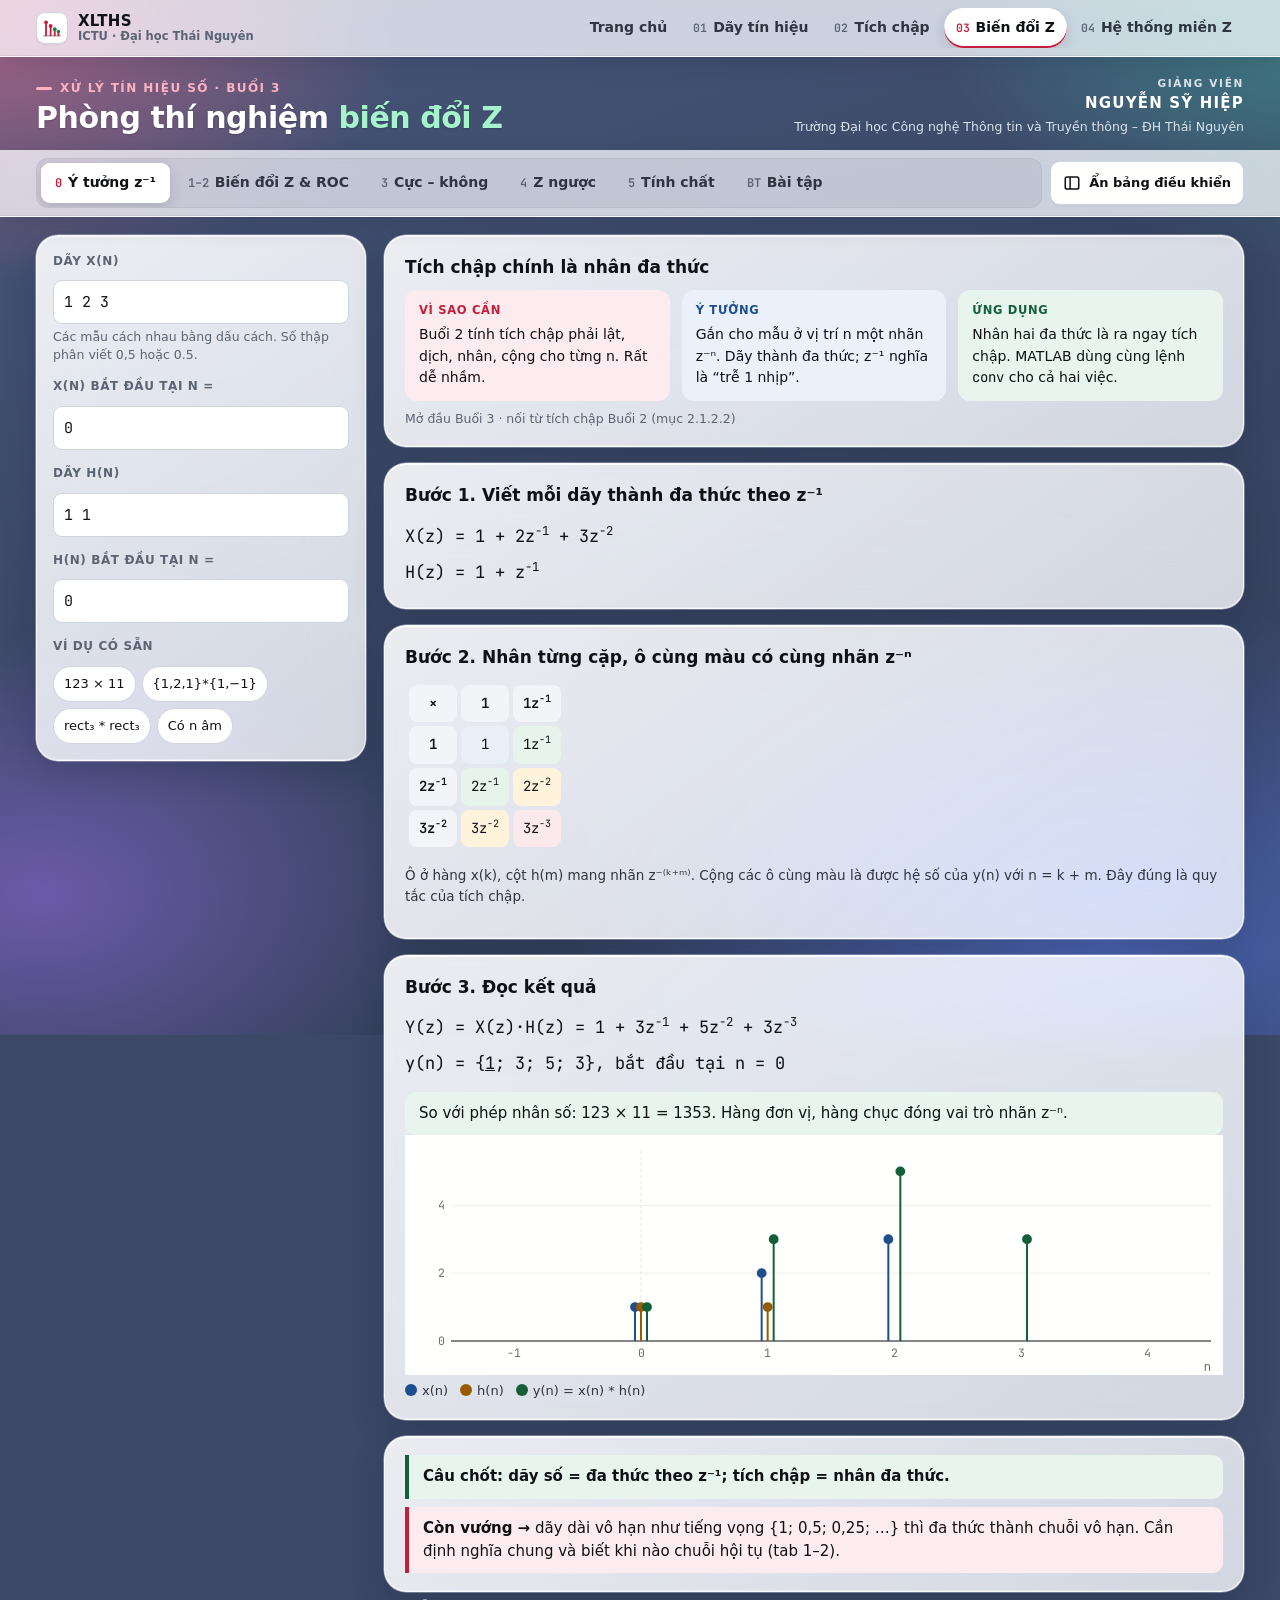
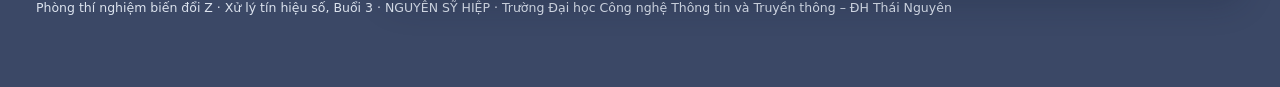
==== commit 4042ef2e: "Giao diện Liquid Glass kiểu iPhone: nền trầm vừa, kính trắng mờ, tăng tương phản chữ Co-Authored-By:" ====
--- a/bien-doi-z.html
+++ b/bien-doi-z.html
@@ -6,7 +6,7 @@
 <title>Phòng thí nghiệm biến đổi Z</title>
 <link rel="stylesheet" href="fonts/fonts.css">
 <link rel="manifest" href="manifest.webmanifest">
-<meta name="theme-color" content="#070B14">
+<meta name="theme-color" content="#3B4866">
 <meta name="apple-mobile-web-app-capable" content="yes">
 <meta name="mobile-web-app-capable" content="yes">
 <meta name="apple-mobile-web-app-status-bar-style" content="default">
--- a/assets/theme.css
+++ b/assets/theme.css
@@ -84,97 +84,85 @@
 .app-page pre.code { background: var(--soft); border-color: var(--line); }
 
 /* =====================================================================
-   DARK GLASS STAGE – nền tối kiểu sân khấu công nghệ, thẻ nội dung kính sáng nổi lên.
+   LIQUID GLASS (kiểu iOS 26) – nền hình nền màu trầm vừa phải, các tấm kính mờ sáng.
    Bật bằng class "glass" trên <html>.
-   - Ngoài thẻ: bộ màu tối (chữ sáng).
-   - Trong thẻ (.card, .glass-card, bảng điều khiển): trả về bộ màu sáng (chữ tối).
+   - Chữ nằm trực tiếp trên nền: trắng (độ tương phản cao).
+   - Mọi tấm kính (thẻ, thanh điều hướng, bảng điều khiển): kính trắng mờ + chữ tối.
    ===================================================================== */
 html.glass {
-  --ink: #F3F6FB; --body: #C5CEDC; --ink2: #C5CEDC; --muted: #8D98AA;
-  --line: rgba(255, 255, 255, .12); --line-2: rgba(255, 255, 255, .22); --line2: rgba(255, 255, 255, .22);
-  --soft: rgba(255, 255, 255, .07); --surface: rgba(255, 255, 255, .06); --side: rgba(10, 14, 24, .5);
-  --bg: transparent; --paper: transparent; --card: rgba(255, 255, 255, .08);
-  --red: #FF5C78; --red-ink: #FF8FA3; --red-tint: rgba(255, 92, 120, .16); --red-t: rgba(255, 92, 120, .16);
-  --green: #3CD98A; --green-ink: #6EE7AC; --green-tint: rgba(60, 217, 138, .15); --green-t: rgba(60, 217, 138, .15);
-  --blue: #8FB2FF; --blue-t: rgba(143, 178, 255, .15); --amber: #FFC266; --amber-t: rgba(255, 194, 102, .15); --gray: #5B6474;
-  --glass-blur: blur(22px) saturate(160%);
-  --glass-shadow: 0 1px 0 rgba(255, 255, 255, .9) inset, 0 0 0 1px rgba(255, 255, 255, .25), 0 18px 48px rgba(0, 0, 0, .38);
-  background: #070B14; color: var(--ink); color-scheme: dark;
+  --ink: #FFFFFF; --body: #F1F4F9; --ink2: #F1F4F9; --muted: #DCE3EE;
+  --line: rgba(255, 255, 255, .3); --line-2: rgba(255, 255, 255, .45); --line2: rgba(255, 255, 255, .45);
+  --soft: rgba(255, 255, 255, .14); --surface: rgba(255, 255, 255, .16); --side: transparent;
+  --bg: transparent; --paper: transparent; --card: rgba(255, 255, 255, .16);
+  --red: #FFB3C1; --red-ink: #FFC9D3; --red-tint: rgba(255, 255, 255, .16); --red-t: rgba(255, 255, 255, .16);
+  --green: #A6F4CB; --green-ink: #C2F8DC; --green-tint: rgba(255, 255, 255, .16); --green-t: rgba(255, 255, 255, .16);
+  --blue: #C4D6FF; --blue-t: rgba(255, 255, 255, .16); --amber: #FFDCA3; --amber-t: rgba(255, 255, 255, .16); --gray: #DCE3EE;
+  --glass-blur: blur(28px) saturate(180%);
+  --glass-shadow: inset 0 1px 0 rgba(255, 255, 255, .95), inset 0 -1px 0 rgba(255, 255, 255, .35), 0 0 0 .5px rgba(255, 255, 255, .6), 0 12px 32px rgba(20, 28, 50, .22);
+  background: #3B4866; color: var(--ink); color-scheme: light;
 }
-/* Các quầng sáng màu trôi chậm */
+/* Hình nền kiểu iPhone: các mảng màu loang mềm trên nền xanh xám trầm */
 html.glass::before {
-  content: ""; position: fixed; inset: -20%; z-index: -2; pointer-events: none;
+  content: ""; position: fixed; inset: -15%; z-index: -2; pointer-events: none;
   background:
-    radial-gradient(34% 30% at 12% 14%, rgba(196, 30, 58, .42), transparent 70%),
-    radial-gradient(32% 32% at 88% 10%, rgba(26, 127, 75, .40), transparent 70%),
-    radial-gradient(42% 40% at 74% 88%, rgba(56, 92, 220, .34), transparent 70%),
-    radial-gradient(28% 28% at 20% 86%, rgba(124, 72, 230, .26), transparent 70%),
-    radial-gradient(22% 22% at 50% 45%, rgba(0, 190, 220, .10), transparent 70%);
-  animation: glass-drift 30s ease-in-out infinite alternate;
+    radial-gradient(38% 34% at 10% 12%, rgba(255, 112, 146, .55), transparent 70%),
+    radial-gradient(36% 34% at 92% 10%, rgba(64, 196, 170, .5), transparent 70%),
+    radial-gradient(46% 42% at 78% 92%, rgba(96, 132, 255, .55), transparent 70%),
+    radial-gradient(34% 32% at 14% 88%, rgba(168, 116, 255, .45), transparent 70%),
+    linear-gradient(160deg, #4A5A80 0%, #3B4866 50%, #313C57 100%);
+  animation: glass-drift 32s ease-in-out infinite alternate;
 }
-/* Lưới kỹ thuật phát sáng mờ */
-html.glass::after {
-  content: ""; position: fixed; inset: 0; z-index: -1; pointer-events: none;
-  background-image: linear-gradient(rgba(255, 255, 255, .045) 1px, transparent 1px), linear-gradient(90deg, rgba(255, 255, 255, .045) 1px, transparent 1px);
-  background-size: 48px 48px;
-  -webkit-mask-image: radial-gradient(120% 75% at 50% 0%, #000 20%, transparent 78%);
-  mask-image: radial-gradient(120% 75% at 50% 0%, #000 20%, transparent 78%);
-}
+html.glass::after { content: none; }
 @keyframes glass-drift {
   0% { transform: translate3d(0, 0, 0) rotate(0deg) scale(1); }
-  50% { transform: translate3d(4%, -3%, 0) rotate(5deg) scale(1.06); }
-  100% { transform: translate3d(-3%, 4%, 0) rotate(-4deg) scale(1); }
+  50% { transform: translate3d(3%, -2%, 0) rotate(4deg) scale(1.05); }
+  100% { transform: translate3d(-2%, 3%, 0) rotate(-3deg) scale(1); }
 }
 html.glass body { background: transparent; color: var(--ink); }
-html.glass body::before { background: rgba(7, 11, 20, .85) !important; }
+html.glass body::before { background: rgba(49, 60, 87, .9) !important; }
+html.glass h1, html.glass h2 { text-shadow: 0 1px 2px rgba(20, 28, 50, .25); }
 
-/* ---- Bề mặt sáng: trả lại bộ màu sáng ---- */
-html.glass .card, html.glass .glass-card, html.glass aside.controls, html.glass .lightsurf {
-  --ink: #0F1115; --body: #3B4048; --ink2: #3A3A37; --muted: #667085;
+/* ---- Tấm kính sáng: trả lại bộ màu sáng (chữ tối) ---- */
+html.glass .card, html.glass .glass-card, html.glass .dg, html.glass aside.controls, html.glass .lightsurf,
+html.glass .sitebar, html.glass .app-page .top, html.glass .app-page .side, html.glass nav.tabs {
+  --ink: #0F1115; --body: #2F3540; --ink2: #2F3540; --muted: #5B6474;
   --line: #E4E7EC; --line-2: #D0D5DD; --line2: #D0D5DD; --soft: #F2F4F7; --surface: #FFFFFF; --side: #FAFBFC;
   --bg: #F6F7F9; --paper: #F7F7F4; --card: #FFFFFD;
   --red: #C41E3A; --red-ink: #9E1830; --red-tint: #FDECEF; --red-t: #FDECEF;
   --green: #145F39; --green-ink: #145F39; --green-tint: #E8F5EE; --green-t: #E8F5EE;
   --blue: #1F4E8C; --blue-t: #EAF1FB; --amber: #9A5B00; --amber-t: #FFF3DC; --gray: #B9B9B3;
-  color: var(--ink); color-scheme: light;
+  color: var(--ink); text-shadow: none;
 }
-.glass-card, html.glass main .card, html.glass aside.controls, html.glass .app-page .card {
-  background: rgba(255, 255, 255, .92); -webkit-backdrop-filter: var(--glass-blur); backdrop-filter: var(--glass-blur);
-  border: 1px solid rgba(255, 255, 255, .6); box-shadow: var(--glass-shadow);
+html.glass .card h1, html.glass .card h2, html.glass .glass-card h2 { text-shadow: none; }
+.glass-card, html.glass .dg, html.glass main .card, html.glass aside.controls, html.glass .app-page .card {
+  background: linear-gradient(145deg, rgba(255, 255, 255, .9), rgba(255, 255, 255, .78));
+  -webkit-backdrop-filter: var(--glass-blur); backdrop-filter: var(--glass-blur);
+  border: 1px solid rgba(255, 255, 255, .8); box-shadow: var(--glass-shadow);
 }
 html.glass main .card, html.glass aside.controls { border-radius: 22px; }
 html.glass .app-page .card { border-radius: 20px; }
-html.glass .app-page .side .card { box-shadow: 0 1px 0 #fff inset, 0 10px 28px rgba(0, 0, 0, .3); }
 
-/* ---- Thanh điều hướng kính tối ---- */
-html.glass .sitebar { background: rgba(8, 12, 22, .6); -webkit-backdrop-filter: var(--glass-blur); backdrop-filter: var(--glass-blur); border-bottom: 1px solid rgba(255, 255, 255, .08); box-shadow: 0 10px 30px rgba(0, 0, 0, .25); }
-html.glass .brand { color: #F3F6FB; }
-html.glass .brand-mark { background: #fff; border-color: rgba(255, 255, 255, .7); }
-html.glass .sitenav a { color: #C5CEDC; }
-html.glass .sitenav a:hover { background: rgba(255, 255, 255, .08); color: #fff; }
-html.glass .sitenav a[aria-current="page"] { background: rgba(255, 255, 255, .12); color: #fff; box-shadow: inset 0 -2px 0 #FF5C78, 0 0 18px rgba(255, 92, 120, .25); }
-html.glass .sitenav a[aria-current="page"] .n { color: #FF8FA3; }
-html.glass .sitenav .new { background: rgba(60, 217, 138, .18); color: #6EE7AC; }
+/* ---- Thanh điều hướng kính sáng ---- */
+html.glass .sitebar, html.glass .app-page .top, html.glass nav.tabs {
+  background: rgba(255, 255, 255, .74); -webkit-backdrop-filter: var(--glass-blur); backdrop-filter: var(--glass-blur);
+  border-bottom: 1px solid rgba(255, 255, 255, .85); box-shadow: inset 0 -1px 0 rgba(15, 17, 21, .06), 0 8px 24px rgba(20, 28, 50, .14);
+}
+html.glass .sitenav a { color: #2F3540; }
+html.glass .sitenav a:hover { background: rgba(255, 255, 255, .8); color: #0F1115; }
+html.glass .sitenav a[aria-current="page"] { background: #fff; color: #0F1115; box-shadow: 0 1px 0 #fff inset, 0 4px 14px rgba(20, 28, 50, .14), inset 0 -2px 0 #C41E3A; }
+html.glass .sitenav a[aria-current="page"] .n { color: #C41E3A; }
 
 /* ---- Phần mềm Buổi 1, 2 ---- */
-html.glass .app-page .top { position: sticky; background: rgba(8, 12, 22, .62); -webkit-backdrop-filter: var(--glass-blur); backdrop-filter: var(--glass-blur); border-bottom: 1px solid rgba(255, 255, 255, .08); box-shadow: 0 10px 30px rgba(0, 0, 0, .25); }
-html.glass .app-page .side { background: rgba(8, 12, 22, .45); -webkit-backdrop-filter: var(--glass-blur); backdrop-filter: var(--glass-blur); border-right: 1px solid rgba(255, 255, 255, .08); }
-html.glass .app-page .modes { background: rgba(255, 255, 255, .06); border-color: rgba(255, 255, 255, .1); }
-html.glass .app-page .mode-tab[aria-selected="true"] { background: #fff; color: #0F1115; box-shadow: 0 6px 20px rgba(0, 0, 0, .35); }
-html.glass .app-page .mode-tab b { background: rgba(255, 255, 255, .1); border-color: rgba(255, 255, 255, .2); color: #F3F6FB; }
-html.glass .app-page .mode-tab[aria-selected="true"] b { background: #C41E3A; border-color: #C41E3A; color: #fff; }
-html.glass .app-page .side-btn, html.glass .app-page .icon-btn { background: rgba(255, 255, 255, .08); color: #F3F6FB; border-color: rgba(255, 255, 255, .18); }
-html.glass .app-page .plot, html.glass .app-page .tbl-wrap { background: rgba(255, 255, 255, .85); }
+html.glass .app-page .top { position: sticky; }
+html.glass .app-page .side { background: rgba(255, 255, 255, .5); -webkit-backdrop-filter: var(--glass-blur); backdrop-filter: var(--glass-blur); border-right: 1px solid rgba(255, 255, 255, .7); }
+html.glass .app-page .modes { background: rgba(15, 17, 21, .05); }
+html.glass .app-page .plot, html.glass .app-page .tbl-wrap { background: #fff; }
 
 /* ---- Phần mềm Buổi 3, 4 ---- */
 html.glass .pagehead { background: transparent; border-bottom: 0; }
-html.glass nav.tabs { background: rgba(8, 12, 22, .6); -webkit-backdrop-filter: var(--glass-blur); backdrop-filter: var(--glass-blur); border-bottom: 1px solid rgba(255, 255, 255, .08); box-shadow: 0 10px 30px rgba(0, 0, 0, .25); }
-html.glass .tablist { background: rgba(255, 255, 255, .06); border-color: rgba(255, 255, 255, .1); }
-html.glass .tab { color: #C5CEDC; }
-html.glass .tab:hover { background: rgba(255, 255, 255, .08); color: #fff; }
-html.glass .tab[aria-selected="true"] { background: #fff; color: #0F1115; box-shadow: 0 6px 20px rgba(0, 0, 0, .35); }
+html.glass .tablist { background: rgba(15, 17, 21, .05); border-color: rgba(15, 17, 21, .06); }
+html.glass .tab[aria-selected="true"] { background: #fff; color: #0F1115; box-shadow: 0 1px 0 #fff inset, 0 4px 14px rgba(20, 28, 50, .16); }
 html.glass .tab[aria-selected="true"] .no { color: #C41E3A; }
-html.glass .toggle { background: rgba(255, 255, 255, .08); color: #F3F6FB; border-color: rgba(255, 255, 255, .18); }
 html.glass .ex { background: #fff; border-color: #E4E7EC; }
 html.glass input[type=text], html.glass input[type=number], html.glass select { background: #fff; }
 
@@ -182,5 +170,5 @@
 .reveal { animation: glass-rise .7s cubic-bezier(.2, .8, .2, 1) both; }
 @keyframes glass-rise { from { opacity: 0; transform: translate3d(0, 18px, 0) scale(.985); } to { opacity: 1; transform: none; } }
 
-@media (max-width: 700px) { html.glass { --glass-blur: blur(14px) saturate(150%); } }
+@media (max-width: 700px) { html.glass { --glass-blur: blur(18px) saturate(170%); } }
 @media (prefers-reduced-motion: reduce) { html.glass::before, .reveal { animation: none !important; } }
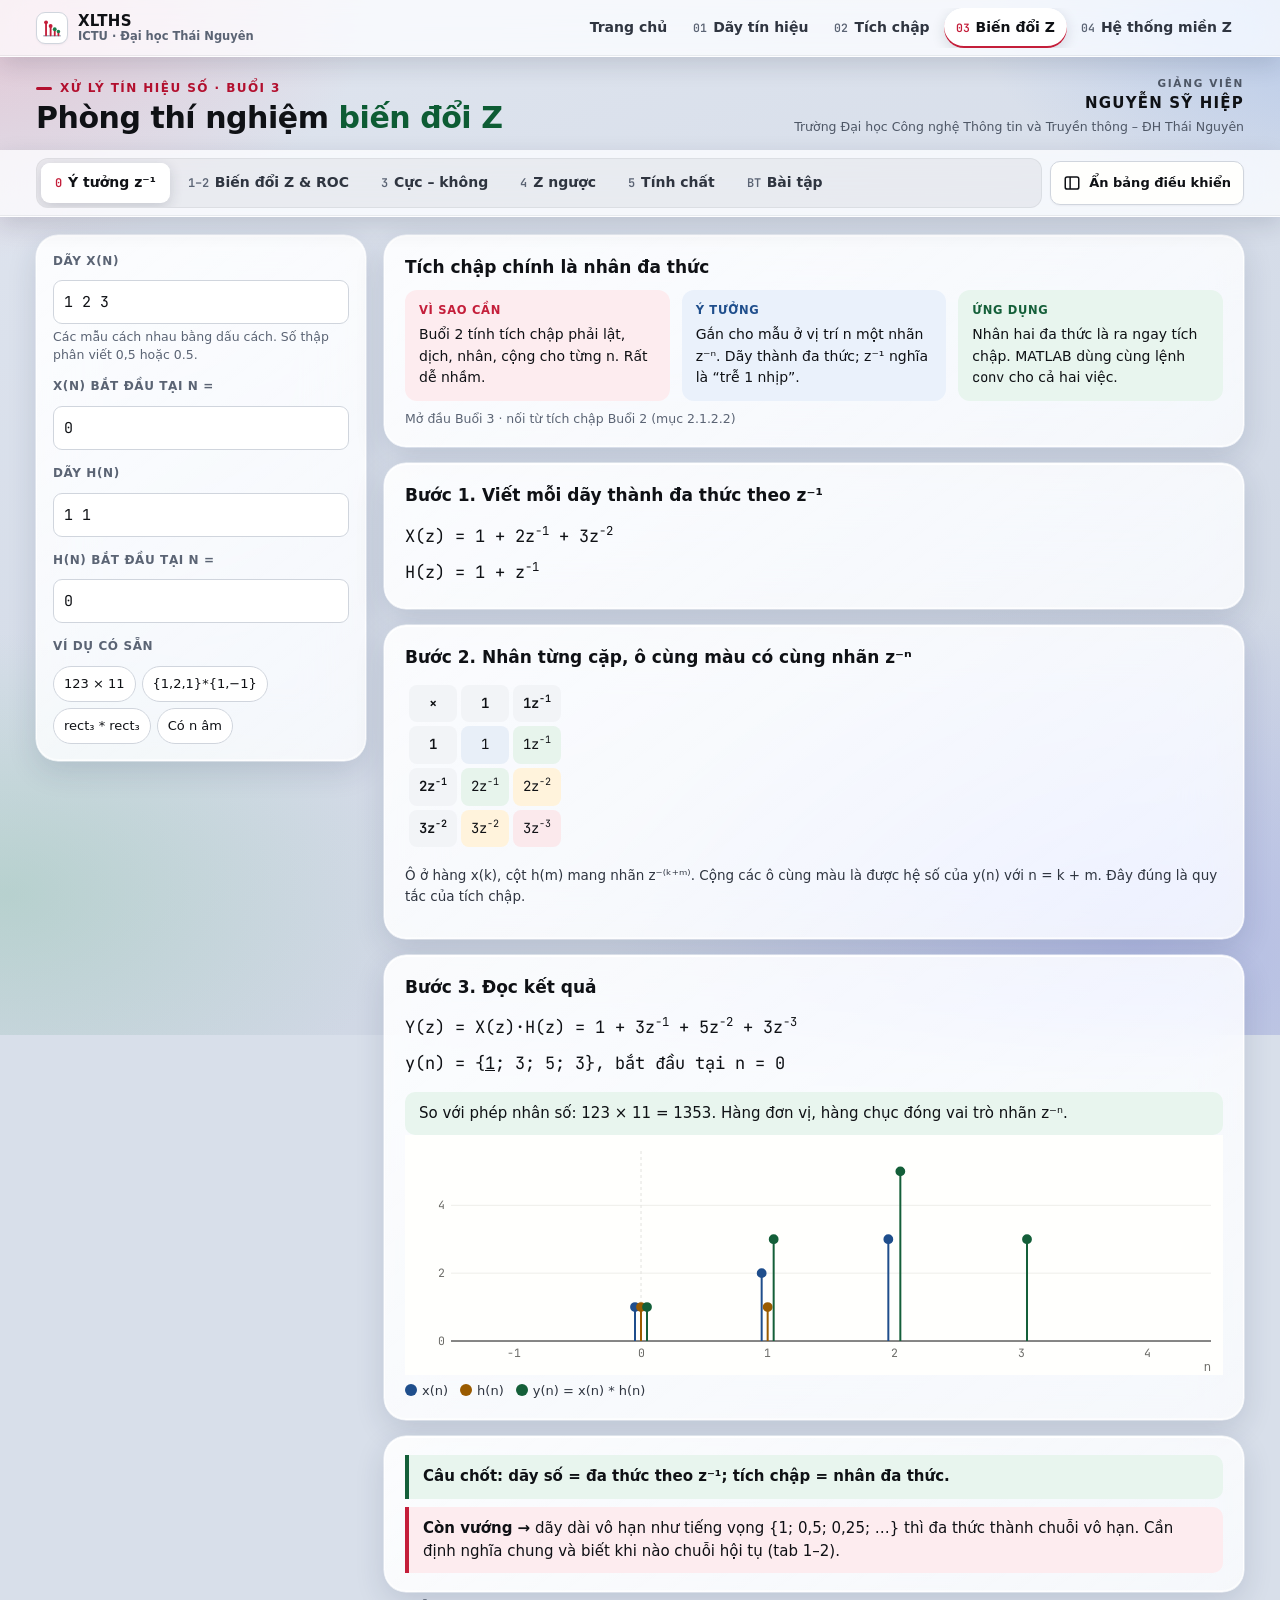
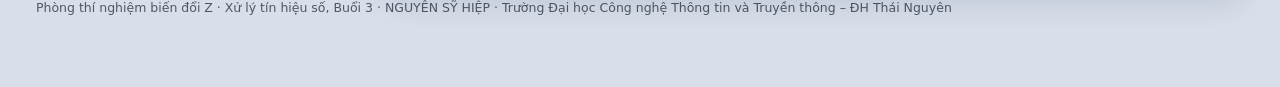
==== commit c5fba4d1: "Nền sáng dịu, chữ tối tương phản cao, xanh đậm thay xanh lơ, tiêu đề in hoa Co-Authored-By: Claude O" ====
--- a/bien-doi-z.html
+++ b/bien-doi-z.html
@@ -6,7 +6,7 @@
 <title>Phòng thí nghiệm biến đổi Z</title>
 <link rel="stylesheet" href="fonts/fonts.css">
 <link rel="manifest" href="manifest.webmanifest">
-<meta name="theme-color" content="#3B4866">
+<meta name="theme-color" content="#D8DFEA">
 <meta name="apple-mobile-web-app-capable" content="yes">
 <meta name="mobile-web-app-capable" content="yes">
 <meta name="apple-mobile-web-app-status-bar-style" content="default">
--- a/assets/theme.css
+++ b/assets/theme.css
@@ -90,26 +90,25 @@
    - Mọi tấm kính (thẻ, thanh điều hướng, bảng điều khiển): kính trắng mờ + chữ tối.
    ===================================================================== */
 html.glass {
-  --ink: #FFFFFF; --body: #F1F4F9; --ink2: #F1F4F9; --muted: #DCE3EE;
-  --line: rgba(255, 255, 255, .3); --line-2: rgba(255, 255, 255, .45); --line2: rgba(255, 255, 255, .45);
-  --soft: rgba(255, 255, 255, .14); --surface: rgba(255, 255, 255, .16); --side: transparent;
-  --bg: transparent; --paper: transparent; --card: rgba(255, 255, 255, .16);
-  --red: #FFB3C1; --red-ink: #FFC9D3; --red-tint: rgba(255, 255, 255, .16); --red-t: rgba(255, 255, 255, .16);
-  --green: #A6F4CB; --green-ink: #C2F8DC; --green-tint: rgba(255, 255, 255, .16); --green-t: rgba(255, 255, 255, .16);
-  --blue: #C4D6FF; --blue-t: rgba(255, 255, 255, .16); --amber: #FFDCA3; --amber-t: rgba(255, 255, 255, .16); --gray: #DCE3EE;
+  --ink: #0F1115; --body: #2F3540; --ink2: #2F3540; --muted: #4E5766;
+  --line: #D9DEE6; --line-2: #C6CDD8; --line2: #C6CDD8; --soft: rgba(255, 255, 255, .6); --surface: #FFFFFF; --side: transparent;
+  --bg: transparent; --paper: transparent; --card: #FFFFFF;
+  --red: #B3102F; --red-ink: #8E0C25; --red-tint: #FDECEF; --red-t: #FDECEF;
+  --green: #0D5C34; --green-ink: #0D5C34; --green-tint: #E3F3EA; --green-t: #E3F3EA;
+  --blue: #1A4380; --blue-t: #EAF1FB; --amber: #8A5000; --amber-t: #FFF3DC; --gray: #B9B9B3;
   --glass-blur: blur(28px) saturate(180%);
-  --glass-shadow: inset 0 1px 0 rgba(255, 255, 255, .95), inset 0 -1px 0 rgba(255, 255, 255, .35), 0 0 0 .5px rgba(255, 255, 255, .6), 0 12px 32px rgba(20, 28, 50, .22);
-  background: #3B4866; color: var(--ink); color-scheme: light;
+  --glass-shadow: inset 0 1px 0 #fff, inset 0 -1px 0 rgba(255, 255, 255, .5), 0 0 0 .5px rgba(255, 255, 255, .8), 0 10px 30px rgba(30, 45, 80, .14);
+  background: #D8DFEA; color: var(--ink); color-scheme: light;
 }
 /* Hình nền kiểu iPhone: các mảng màu loang mềm trên nền xanh xám trầm */
 html.glass::before {
   content: ""; position: fixed; inset: -15%; z-index: -2; pointer-events: none;
   background:
-    radial-gradient(38% 34% at 10% 12%, rgba(255, 112, 146, .55), transparent 70%),
-    radial-gradient(36% 34% at 92% 10%, rgba(64, 196, 170, .5), transparent 70%),
-    radial-gradient(46% 42% at 78% 92%, rgba(96, 132, 255, .55), transparent 70%),
-    radial-gradient(34% 32% at 14% 88%, rgba(168, 116, 255, .45), transparent 70%),
-    linear-gradient(160deg, #4A5A80 0%, #3B4866 50%, #313C57 100%);
+    radial-gradient(38% 34% at 8% 10%, rgba(232, 150, 170, .45), transparent 70%),
+    radial-gradient(36% 34% at 94% 8%, rgba(120, 160, 230, .45), transparent 70%),
+    radial-gradient(46% 42% at 80% 92%, rgba(140, 150, 230, .4), transparent 70%),
+    radial-gradient(34% 32% at 12% 88%, rgba(130, 190, 160, .35), transparent 70%),
+    linear-gradient(160deg, #E3E8F1 0%, #D6DDE9 50%, #CBD3E1 100%);
   animation: glass-drift 32s ease-in-out infinite alternate;
 }
 html.glass::after { content: none; }
@@ -119,8 +118,7 @@
   100% { transform: translate3d(-2%, 3%, 0) rotate(-3deg) scale(1); }
 }
 html.glass body { background: transparent; color: var(--ink); }
-html.glass body::before { background: rgba(49, 60, 87, .9) !important; }
-html.glass h1, html.glass h2 { text-shadow: 0 1px 2px rgba(20, 28, 50, .25); }
+html.glass body::before { background: rgba(214, 221, 233, .92) !important; }
 
 /* ---- Tấm kính sáng: trả lại bộ màu sáng (chữ tối) ---- */
 html.glass .card, html.glass .glass-card, html.glass .dg, html.glass aside.controls, html.glass .lightsurf,
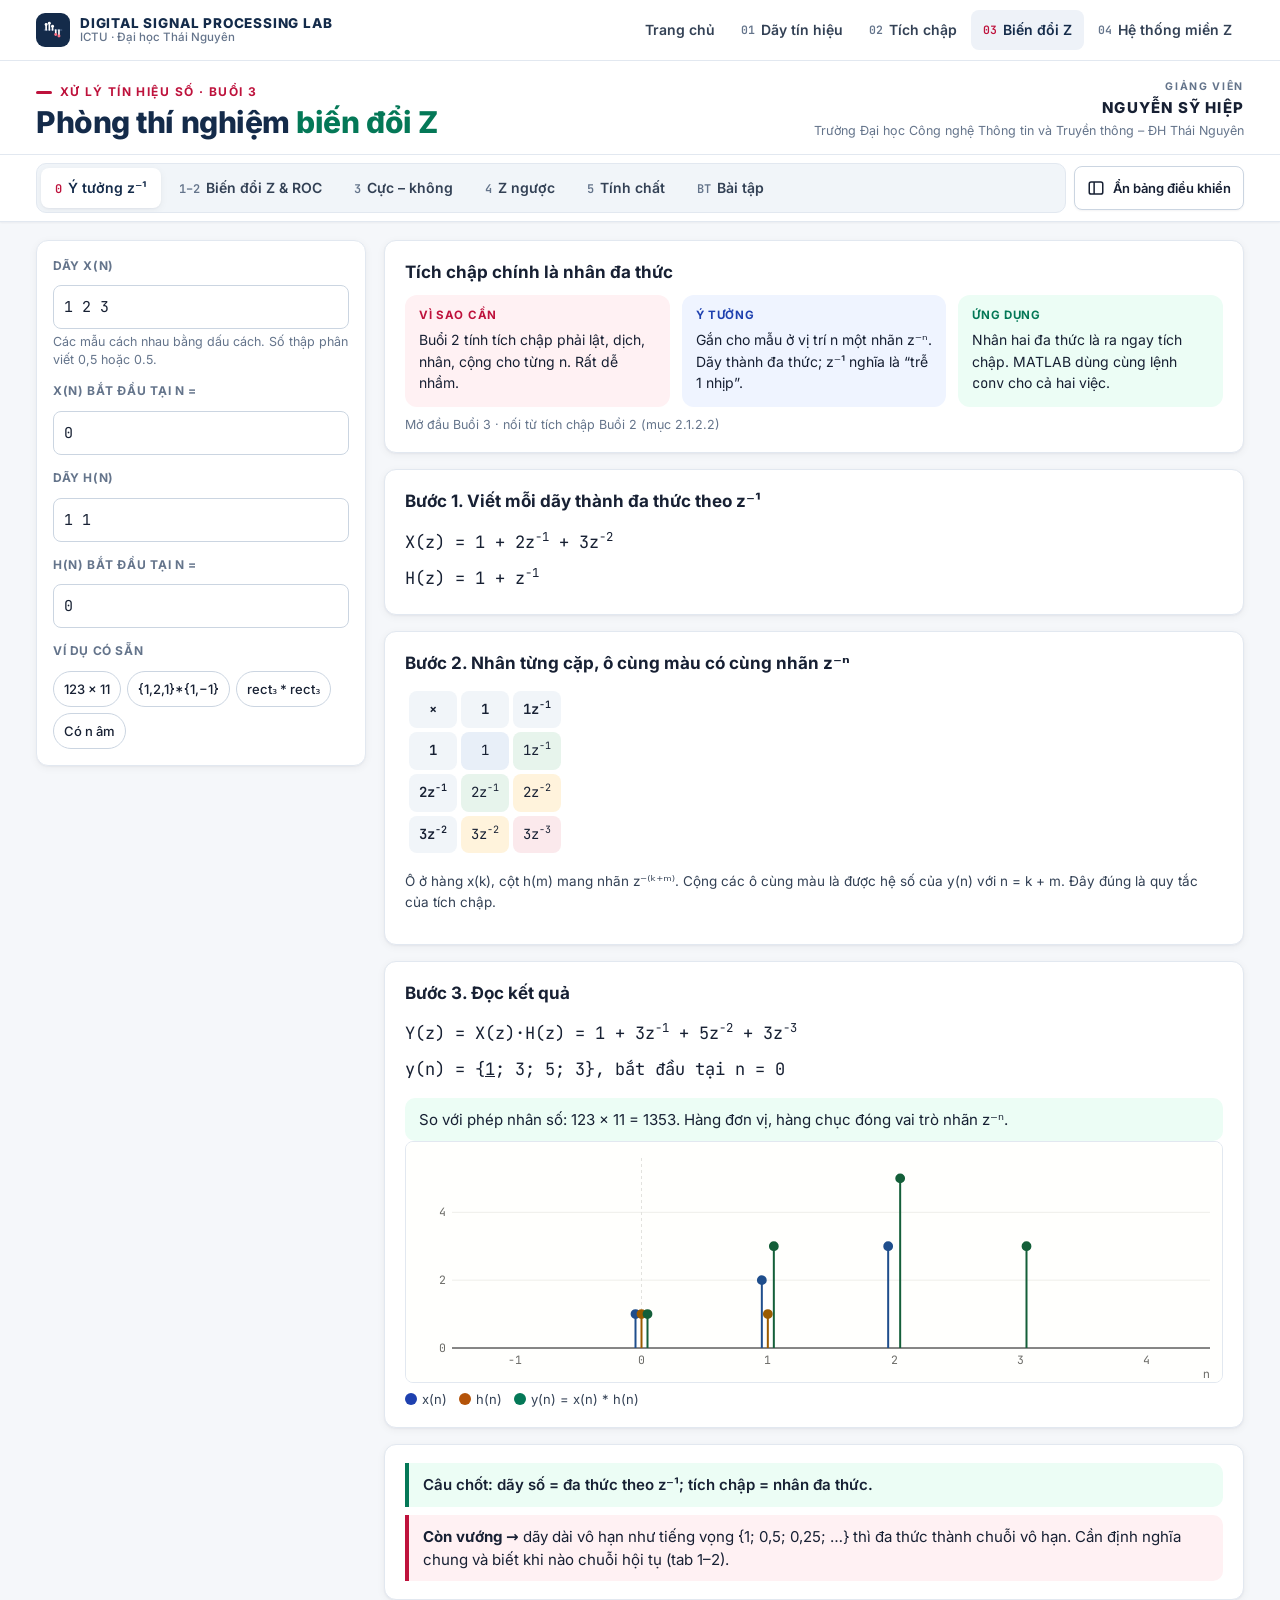
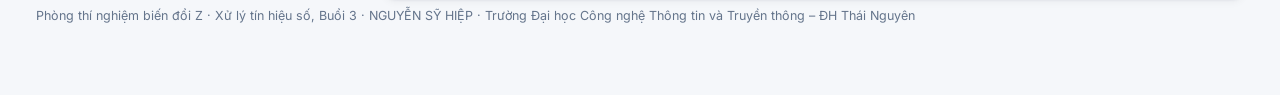
==== commit 758a0899: "Thiết kế lại toàn bộ giao diện theo chuẩn nền tảng EdTech: DSP Lab - Hệ thiết kế chung (assets/theme" ====
--- a/bien-doi-z.html
+++ b/bien-doi-z.html
@@ -1,12 +1,12 @@
 <!doctype html>
-<html lang="vi" class="glass">
+<html lang="vi">
 <head>
 <meta charset="utf-8">
 <meta name="viewport" content="width=device-width, initial-scale=1, viewport-fit=cover">
 <title>Phòng thí nghiệm biến đổi Z</title>
 <link rel="stylesheet" href="fonts/fonts.css">
 <link rel="manifest" href="manifest.webmanifest">
-<meta name="theme-color" content="#D8DFEA">
+<meta name="theme-color" content="#FFFFFF">
 <meta name="apple-mobile-web-app-capable" content="yes">
 <meta name="mobile-web-app-capable" content="yes">
 <meta name="apple-mobile-web-app-status-bar-style" content="default">
@@ -149,11 +149,10 @@
 @media (prefers-reduced-motion: reduce){*{transition:none!important;animation:none!important}}
 </style>
 <link rel="stylesheet" href="assets/theme.css">
-<style>html.glass .sitebar{position:relative}</style>
 </head>
 <body>
-<header class="sitebar"><div class="sitebar-in">
-  <a class="brand" href="./" aria-label="XLTHS – Trang chủ"><span class="brand-mark"><svg viewBox="0 0 24 24" aria-hidden="true"><path d="M2.5 20.5h19" stroke="#98A2B3" stroke-width="1.4"/><path d="M5.5 20V6.5M10.5 20V10.5M15 20v-6M19 20v-3.5" stroke="#C41E3A" stroke-width="2" stroke-linecap="round"/><circle cx="5.5" cy="5.8" r="2.1" fill="#C41E3A"/><circle cx="10.5" cy="9.8" r="2.1" fill="#C41E3A"/><circle cx="15" cy="13.4" r="2.1" fill="#1A7F4B"/><circle cx="19" cy="15.9" r="1.9" fill="#1A7F4B"/></svg></span><span class="brand-t"><b>XLTHS</b><small>ICTU · Đại học Thái Nguyên</small></span></a>
+<header class="sitebar tools"><div class="sitebar-in">
+  <a class="brand" href="./" aria-label="DSP Lab – Trang chủ"><span class="brand-mark"><svg viewBox="0 0 24 24" aria-hidden="true"><path d="M2 12h20" stroke="#5B7299" stroke-width="1"/><path d="M4.5 12V6M8 12V4.5M11.5 12V8M15 12v5M18.5 12v6.5" stroke="#fff" stroke-width="1.8" stroke-linecap="round"/><circle cx="4.5" cy="6" r="1.6" fill="#fff"/><circle cx="8" cy="4.5" r="1.6" fill="#fff"/><circle cx="11.5" cy="8" r="1.6" fill="#fff"/><circle cx="15" cy="17" r="1.6" fill="#FB7185"/><circle cx="18.5" cy="18.5" r="1.6" fill="#FB7185"/></svg></span><span class="brand-t"><b><span class="full">DIGITAL SIGNAL PROCESSING LAB</span><span class="short">DSP LAB</span></b><small>ICTU · Đại học Thái Nguyên</small></span></a>
   <nav class="sitenav" aria-label="Các phần mềm">
     <a class="home" href="./">Trang chủ</a>
     <a href="day-tin-hieu.html"><span class="n">01</span>Dãy tín hiệu</a>
@@ -1296,7 +1295,7 @@
   if (l) loadEx(l.dataset.load);
 });
 let rz; window.addEventListener('resize', () => { clearTimeout(rz); rz = setTimeout(() => RENDER[current](), 150); });
-let start = 'conv'; try { const s = localStorage.getItem('ztlab-tab'); if (s && RENDER[s]) start = s; } catch (e) {}
+let start = 'conv'; try { const s = localStorage.getItem('ztlab-tab'); if (s && RENDER[s]) start = s; } catch (e) {} { const hs = (location.hash || '').slice(1); if (RENDER[hs]) start = hs; } addEventListener('hashchange', () => { const hs = (location.hash || '').slice(1); if (RENDER[hs]) showTab(hs); });
 $('rc-r').value = rcSliderFromR(0.8);
 showTab(start);
 </script>
--- a/fonts/fonts.css
+++ b/fonts/fonts.css
@@ -1,151 +1,203 @@
-/* be-vietnam-pro-vietnamese-400-normal */
-@font-face {
-  font-family: 'Be Vietnam Pro';
-  font-style: normal;
-  font-display: swap;
-  font-weight: 400;
-  src: url(./be-vietnam-pro-vietnamese-400-normal.woff2) format('woff2');
-  unicode-range: U+0102-0103,U+0110-0111,U+0128-0129,U+0168-0169,U+01A0-01A1,U+01AF-01B0,U+0300-0301,U+0303-0304,U+0308-0309,U+0323,U+0329,U+1EA0-1EF9,U+20AB;
-}
-
-/* be-vietnam-pro-latin-ext-400-normal */
-@font-face {
-  font-family: 'Be Vietnam Pro';
-  font-style: normal;
-  font-display: swap;
-  font-weight: 400;
-  src: url(./be-vietnam-pro-latin-ext-400-normal.woff2) format('woff2');
-  unicode-range: U+0100-02AF,U+0304,U+0308,U+0329,U+1E00-1E9F,U+1EF2-1EFF,U+2020,U+20A0-20AB,U+20AD-20CF,U+2113,U+2C60-2C7F,U+A720-A7FF;
-}
-
-/* be-vietnam-pro-latin-400-normal */
-@font-face {
-  font-family: 'Be Vietnam Pro';
-  font-style: normal;
-  font-display: swap;
-  font-weight: 400;
-  src: url(./be-vietnam-pro-latin-400-normal.woff2) format('woff2');
-  unicode-range: U+0000-00FF,U+0131,U+0152-0153,U+02BB-02BC,U+02C6,U+02DA,U+02DC,U+0304,U+0308,U+0329,U+2000-206F,U+2074,U+20AC,U+2122,U+2191,U+2193,U+2212,U+2215,U+FEFF,U+FFFD;
-}
-
-/* be-vietnam-pro-vietnamese-500-normal */
-@font-face {
-  font-family: 'Be Vietnam Pro';
+/* Inter (giao diện) + JetBrains Mono (số liệu, biểu thức) – tự lưu trữ để chạy offline */
+
+/* inter-vietnamese-400-normal */
+@font-face {
+  font-family: 'Inter';
+  font-style: normal;
+  font-display: swap;
+  font-weight: 400;
+  src: url(./inter-vietnamese-400-normal.woff2) format('woff2');
+  unicode-range: U+0102-0103,U+0110-0111,U+0128-0129,U+0168-0169,U+01A0-01A1,U+01AF-01B0,U+0300-0301,U+0303-0304,U+0308-0309,U+0323,U+0329,U+1EA0-1EF9,U+20AB;
+}
+
+/* inter-latin-ext-400-normal */
+@font-face {
+  font-family: 'Inter';
+  font-style: normal;
+  font-display: swap;
+  font-weight: 400;
+  src: url(./inter-latin-ext-400-normal.woff2) format('woff2');
+  unicode-range: U+0100-02AF,U+0304,U+0308,U+0329,U+1E00-1E9F,U+1EF2-1EFF,U+2020,U+20A0-20AB,U+20AD-20C0,U+2113,U+2C60-2C7F,U+A720-A7FF;
+}
+
+/* inter-latin-400-normal */
+@font-face {
+  font-family: 'Inter';
+  font-style: normal;
+  font-display: swap;
+  font-weight: 400;
+  src: url(./inter-latin-400-normal.woff2) format('woff2');
+  unicode-range: U+0000-00FF,U+0131,U+0152-0153,U+02BB-02BC,U+02C6,U+02DA,U+02DC,U+0304,U+0308,U+0329,U+2000-206F,U+2074,U+20AC,U+2122,U+2191,U+2193,U+2212,U+2215,U+FEFF,U+FFFD;
+}
+
+/* inter-greek-400-normal */
+@font-face {
+  font-family: 'Inter';
+  font-style: normal;
+  font-display: swap;
+  font-weight: 400;
+  src: url(./inter-greek-400-normal.woff2) format('woff2');
+  unicode-range: U+0370-0377,U+037A-037F,U+0384-038A,U+038C,U+038E-03A1,U+03A3-03FF;
+}
+
+/* inter-vietnamese-500-normal */
+@font-face {
+  font-family: 'Inter';
   font-style: normal;
   font-display: swap;
   font-weight: 500;
-  src: url(./be-vietnam-pro-vietnamese-500-normal.woff2) format('woff2');
-  unicode-range: U+0102-0103,U+0110-0111,U+0128-0129,U+0168-0169,U+01A0-01A1,U+01AF-01B0,U+0300-0301,U+0303-0304,U+0308-0309,U+0323,U+0329,U+1EA0-1EF9,U+20AB;
-}
-
-/* be-vietnam-pro-latin-ext-500-normal */
-@font-face {
-  font-family: 'Be Vietnam Pro';
+  src: url(./inter-vietnamese-500-normal.woff2) format('woff2');
+  unicode-range: U+0102-0103,U+0110-0111,U+0128-0129,U+0168-0169,U+01A0-01A1,U+01AF-01B0,U+0300-0301,U+0303-0304,U+0308-0309,U+0323,U+0329,U+1EA0-1EF9,U+20AB;
+}
+
+/* inter-latin-ext-500-normal */
+@font-face {
+  font-family: 'Inter';
   font-style: normal;
   font-display: swap;
   font-weight: 500;
-  src: url(./be-vietnam-pro-latin-ext-500-normal.woff2) format('woff2');
-  unicode-range: U+0100-02AF,U+0304,U+0308,U+0329,U+1E00-1E9F,U+1EF2-1EFF,U+2020,U+20A0-20AB,U+20AD-20CF,U+2113,U+2C60-2C7F,U+A720-A7FF;
-}
-
-/* be-vietnam-pro-latin-500-normal */
-@font-face {
-  font-family: 'Be Vietnam Pro';
+  src: url(./inter-latin-ext-500-normal.woff2) format('woff2');
+  unicode-range: U+0100-02AF,U+0304,U+0308,U+0329,U+1E00-1E9F,U+1EF2-1EFF,U+2020,U+20A0-20AB,U+20AD-20C0,U+2113,U+2C60-2C7F,U+A720-A7FF;
+}
+
+/* inter-latin-500-normal */
+@font-face {
+  font-family: 'Inter';
   font-style: normal;
   font-display: swap;
   font-weight: 500;
-  src: url(./be-vietnam-pro-latin-500-normal.woff2) format('woff2');
-  unicode-range: U+0000-00FF,U+0131,U+0152-0153,U+02BB-02BC,U+02C6,U+02DA,U+02DC,U+0304,U+0308,U+0329,U+2000-206F,U+2074,U+20AC,U+2122,U+2191,U+2193,U+2212,U+2215,U+FEFF,U+FFFD;
-}
-
-/* be-vietnam-pro-vietnamese-600-normal */
-@font-face {
-  font-family: 'Be Vietnam Pro';
-  font-style: normal;
-  font-display: swap;
-  font-weight: 600;
-  src: url(./be-vietnam-pro-vietnamese-600-normal.woff2) format('woff2');
-  unicode-range: U+0102-0103,U+0110-0111,U+0128-0129,U+0168-0169,U+01A0-01A1,U+01AF-01B0,U+0300-0301,U+0303-0304,U+0308-0309,U+0323,U+0329,U+1EA0-1EF9,U+20AB;
-}
-
-/* be-vietnam-pro-latin-ext-600-normal */
-@font-face {
-  font-family: 'Be Vietnam Pro';
-  font-style: normal;
-  font-display: swap;
-  font-weight: 600;
-  src: url(./be-vietnam-pro-latin-ext-600-normal.woff2) format('woff2');
-  unicode-range: U+0100-02AF,U+0304,U+0308,U+0329,U+1E00-1E9F,U+1EF2-1EFF,U+2020,U+20A0-20AB,U+20AD-20CF,U+2113,U+2C60-2C7F,U+A720-A7FF;
-}
-
-/* be-vietnam-pro-latin-600-normal */
-@font-face {
-  font-family: 'Be Vietnam Pro';
-  font-style: normal;
-  font-display: swap;
-  font-weight: 600;
-  src: url(./be-vietnam-pro-latin-600-normal.woff2) format('woff2');
-  unicode-range: U+0000-00FF,U+0131,U+0152-0153,U+02BB-02BC,U+02C6,U+02DA,U+02DC,U+0304,U+0308,U+0329,U+2000-206F,U+2074,U+20AC,U+2122,U+2191,U+2193,U+2212,U+2215,U+FEFF,U+FFFD;
-}
-
-/* be-vietnam-pro-vietnamese-700-normal */
-@font-face {
-  font-family: 'Be Vietnam Pro';
-  font-style: normal;
-  font-display: swap;
-  font-weight: 700;
-  src: url(./be-vietnam-pro-vietnamese-700-normal.woff2) format('woff2');
-  unicode-range: U+0102-0103,U+0110-0111,U+0128-0129,U+0168-0169,U+01A0-01A1,U+01AF-01B0,U+0300-0301,U+0303-0304,U+0308-0309,U+0323,U+0329,U+1EA0-1EF9,U+20AB;
-}
-
-/* be-vietnam-pro-latin-ext-700-normal */
-@font-face {
-  font-family: 'Be Vietnam Pro';
-  font-style: normal;
-  font-display: swap;
-  font-weight: 700;
-  src: url(./be-vietnam-pro-latin-ext-700-normal.woff2) format('woff2');
-  unicode-range: U+0100-02AF,U+0304,U+0308,U+0329,U+1E00-1E9F,U+1EF2-1EFF,U+2020,U+20A0-20AB,U+20AD-20CF,U+2113,U+2C60-2C7F,U+A720-A7FF;
-}
-
-/* be-vietnam-pro-latin-700-normal */
-@font-face {
-  font-family: 'Be Vietnam Pro';
-  font-style: normal;
-  font-display: swap;
-  font-weight: 700;
-  src: url(./be-vietnam-pro-latin-700-normal.woff2) format('woff2');
-  unicode-range: U+0000-00FF,U+0131,U+0152-0153,U+02BB-02BC,U+02C6,U+02DA,U+02DC,U+0304,U+0308,U+0329,U+2000-206F,U+2074,U+20AC,U+2122,U+2191,U+2193,U+2212,U+2215,U+FEFF,U+FFFD;
-}
-
-/* be-vietnam-pro-vietnamese-800-normal */
-@font-face {
-  font-family: 'Be Vietnam Pro';
+  src: url(./inter-latin-500-normal.woff2) format('woff2');
+  unicode-range: U+0000-00FF,U+0131,U+0152-0153,U+02BB-02BC,U+02C6,U+02DA,U+02DC,U+0304,U+0308,U+0329,U+2000-206F,U+2074,U+20AC,U+2122,U+2191,U+2193,U+2212,U+2215,U+FEFF,U+FFFD;
+}
+
+/* inter-greek-500-normal */
+@font-face {
+  font-family: 'Inter';
+  font-style: normal;
+  font-display: swap;
+  font-weight: 500;
+  src: url(./inter-greek-500-normal.woff2) format('woff2');
+  unicode-range: U+0370-0377,U+037A-037F,U+0384-038A,U+038C,U+038E-03A1,U+03A3-03FF;
+}
+
+/* inter-vietnamese-600-normal */
+@font-face {
+  font-family: 'Inter';
+  font-style: normal;
+  font-display: swap;
+  font-weight: 600;
+  src: url(./inter-vietnamese-600-normal.woff2) format('woff2');
+  unicode-range: U+0102-0103,U+0110-0111,U+0128-0129,U+0168-0169,U+01A0-01A1,U+01AF-01B0,U+0300-0301,U+0303-0304,U+0308-0309,U+0323,U+0329,U+1EA0-1EF9,U+20AB;
+}
+
+/* inter-latin-ext-600-normal */
+@font-face {
+  font-family: 'Inter';
+  font-style: normal;
+  font-display: swap;
+  font-weight: 600;
+  src: url(./inter-latin-ext-600-normal.woff2) format('woff2');
+  unicode-range: U+0100-02AF,U+0304,U+0308,U+0329,U+1E00-1E9F,U+1EF2-1EFF,U+2020,U+20A0-20AB,U+20AD-20C0,U+2113,U+2C60-2C7F,U+A720-A7FF;
+}
+
+/* inter-latin-600-normal */
+@font-face {
+  font-family: 'Inter';
+  font-style: normal;
+  font-display: swap;
+  font-weight: 600;
+  src: url(./inter-latin-600-normal.woff2) format('woff2');
+  unicode-range: U+0000-00FF,U+0131,U+0152-0153,U+02BB-02BC,U+02C6,U+02DA,U+02DC,U+0304,U+0308,U+0329,U+2000-206F,U+2074,U+20AC,U+2122,U+2191,U+2193,U+2212,U+2215,U+FEFF,U+FFFD;
+}
+
+/* inter-greek-600-normal */
+@font-face {
+  font-family: 'Inter';
+  font-style: normal;
+  font-display: swap;
+  font-weight: 600;
+  src: url(./inter-greek-600-normal.woff2) format('woff2');
+  unicode-range: U+0370-0377,U+037A-037F,U+0384-038A,U+038C,U+038E-03A1,U+03A3-03FF;
+}
+
+/* inter-vietnamese-700-normal */
+@font-face {
+  font-family: 'Inter';
+  font-style: normal;
+  font-display: swap;
+  font-weight: 700;
+  src: url(./inter-vietnamese-700-normal.woff2) format('woff2');
+  unicode-range: U+0102-0103,U+0110-0111,U+0128-0129,U+0168-0169,U+01A0-01A1,U+01AF-01B0,U+0300-0301,U+0303-0304,U+0308-0309,U+0323,U+0329,U+1EA0-1EF9,U+20AB;
+}
+
+/* inter-latin-ext-700-normal */
+@font-face {
+  font-family: 'Inter';
+  font-style: normal;
+  font-display: swap;
+  font-weight: 700;
+  src: url(./inter-latin-ext-700-normal.woff2) format('woff2');
+  unicode-range: U+0100-02AF,U+0304,U+0308,U+0329,U+1E00-1E9F,U+1EF2-1EFF,U+2020,U+20A0-20AB,U+20AD-20C0,U+2113,U+2C60-2C7F,U+A720-A7FF;
+}
+
+/* inter-latin-700-normal */
+@font-face {
+  font-family: 'Inter';
+  font-style: normal;
+  font-display: swap;
+  font-weight: 700;
+  src: url(./inter-latin-700-normal.woff2) format('woff2');
+  unicode-range: U+0000-00FF,U+0131,U+0152-0153,U+02BB-02BC,U+02C6,U+02DA,U+02DC,U+0304,U+0308,U+0329,U+2000-206F,U+2074,U+20AC,U+2122,U+2191,U+2193,U+2212,U+2215,U+FEFF,U+FFFD;
+}
+
+/* inter-greek-700-normal */
+@font-face {
+  font-family: 'Inter';
+  font-style: normal;
+  font-display: swap;
+  font-weight: 700;
+  src: url(./inter-greek-700-normal.woff2) format('woff2');
+  unicode-range: U+0370-0377,U+037A-037F,U+0384-038A,U+038C,U+038E-03A1,U+03A3-03FF;
+}
+
+/* inter-vietnamese-800-normal */
+@font-face {
+  font-family: 'Inter';
   font-style: normal;
   font-display: swap;
   font-weight: 800;
-  src: url(./be-vietnam-pro-vietnamese-800-normal.woff2) format('woff2');
-  unicode-range: U+0102-0103,U+0110-0111,U+0128-0129,U+0168-0169,U+01A0-01A1,U+01AF-01B0,U+0300-0301,U+0303-0304,U+0308-0309,U+0323,U+0329,U+1EA0-1EF9,U+20AB;
-}
-
-/* be-vietnam-pro-latin-ext-800-normal */
-@font-face {
-  font-family: 'Be Vietnam Pro';
+  src: url(./inter-vietnamese-800-normal.woff2) format('woff2');
+  unicode-range: U+0102-0103,U+0110-0111,U+0128-0129,U+0168-0169,U+01A0-01A1,U+01AF-01B0,U+0300-0301,U+0303-0304,U+0308-0309,U+0323,U+0329,U+1EA0-1EF9,U+20AB;
+}
+
+/* inter-latin-ext-800-normal */
+@font-face {
+  font-family: 'Inter';
   font-style: normal;
   font-display: swap;
   font-weight: 800;
-  src: url(./be-vietnam-pro-latin-ext-800-normal.woff2) format('woff2');
-  unicode-range: U+0100-02AF,U+0304,U+0308,U+0329,U+1E00-1E9F,U+1EF2-1EFF,U+2020,U+20A0-20AB,U+20AD-20CF,U+2113,U+2C60-2C7F,U+A720-A7FF;
-}
-
-/* be-vietnam-pro-latin-800-normal */
-@font-face {
-  font-family: 'Be Vietnam Pro';
+  src: url(./inter-latin-ext-800-normal.woff2) format('woff2');
+  unicode-range: U+0100-02AF,U+0304,U+0308,U+0329,U+1E00-1E9F,U+1EF2-1EFF,U+2020,U+20A0-20AB,U+20AD-20C0,U+2113,U+2C60-2C7F,U+A720-A7FF;
+}
+
+/* inter-latin-800-normal */
+@font-face {
+  font-family: 'Inter';
   font-style: normal;
   font-display: swap;
   font-weight: 800;
-  src: url(./be-vietnam-pro-latin-800-normal.woff2) format('woff2');
-  unicode-range: U+0000-00FF,U+0131,U+0152-0153,U+02BB-02BC,U+02C6,U+02DA,U+02DC,U+0304,U+0308,U+0329,U+2000-206F,U+2074,U+20AC,U+2122,U+2191,U+2193,U+2212,U+2215,U+FEFF,U+FFFD;
+  src: url(./inter-latin-800-normal.woff2) format('woff2');
+  unicode-range: U+0000-00FF,U+0131,U+0152-0153,U+02BB-02BC,U+02C6,U+02DA,U+02DC,U+0304,U+0308,U+0329,U+2000-206F,U+2074,U+20AC,U+2122,U+2191,U+2193,U+2212,U+2215,U+FEFF,U+FFFD;
+}
+
+/* inter-greek-800-normal */
+@font-face {
+  font-family: 'Inter';
+  font-style: normal;
+  font-display: swap;
+  font-weight: 800;
+  src: url(./inter-greek-800-normal.woff2) format('woff2');
+  unicode-range: U+0370-0377,U+037A-037F,U+0384-038A,U+038C,U+038E-03A1,U+03A3-03FF;
 }
 
 /* jetbrains-mono-greek-400-normal */
--- a/assets/theme.css
+++ b/assets/theme.css
@@ -1,172 +1,147 @@
 /* =====================================================================
-   XLTHS – hệ thiết kế chung cho trang chủ và các phần mềm Buổi 1, 2, 3.
-   Nền sáng duy nhất (không đổi sang nền tối), nhấn đỏ – xanh lá.
-   Nạp SAU CSS riêng của từng trang để đồng bộ giao diện.
+   DSP LAB – Hệ thiết kế chung (Design System)
+   Dùng cho trang chủ và mọi phần mềm mô phỏng. Nạp SAU CSS riêng của
+   từng trang: các token ở đây thay thế token cũ cùng tên nên giao diện
+   thống nhất mà không phải sửa thuật toán hay cấu trúc của từng trang.
+
+   Mục lục
+   1. Design tokens          6. Thẻ (cards)
+   2. Typography             7. Bảng mô phỏng (simulation panels)
+   3. Layout                 8. Biểu đồ (charts)
+   4. Components             9. Responsive breakpoints
+   5. Navigation
    ===================================================================== */
+
+/* ---------- 1. Design tokens ---------- */
 :root {
-  --bg: #F6F7F9; --surface: #FFFFFF; --side: #FAFBFC; --ink: #0F1115; --body: #3B4048; --muted: #667085;
-  --line: #E4E7EC; --line-2: #D0D5DD; --soft: #F2F4F7;
-  --red: #C41E3A; --red-ink: #9E1830; --red-tint: #FDECEF;
-  --green: #1A7F4B; --green-ink: #145F39; --green-tint: #E8F5EE;
-  --blue: #1F4E8C; --blue-tint: #EAF1FB; --amber: #9A5B00; --amber-tint: #FFF4DE;
-  --shadow-sm: 0 1px 2px rgba(16, 24, 40, .05);
-  --shadow: 0 1px 2px rgba(16, 24, 40, .04), 0 4px 12px rgba(16, 24, 40, .06);
-  --shadow-lg: 0 2px 4px rgba(16, 24, 40, .04), 0 16px 40px rgba(16, 24, 40, .10);
-  --r-sm: 10px; --r: 14px; --r-lg: 20px;
-  --f-body: "Be Vietnam Pro", "Segoe UI", system-ui, -apple-system, Arial, sans-serif;
+  /* Màu nhận diện */
+  --navy: #142B4A; --navy-2: #1D3A63; --navy-tint: #EEF2F8;
+  --blue: #1E40AF; --blue-ink: #1E3A8A; --blue-tint: #EFF4FF; --blue-t: #EFF4FF;
+  --red: #BE123C; --red-ink: #9F1239; --red-tint: #FFF1F3; --red-t: #FFF1F3;
+  --green: #047857; --green-ink: #065F46; --green-tint: #ECFDF5; --green-t: #ECFDF5;
+  --amber: #B45309; --amber-tint: #FFFBEB; --amber-t: #FFFBEB;
+  /* Nền và bề mặt */
+  --bg: #F5F7FA; --paper: #F5F7FA; --surface: #FFFFFF; --card: #FFFFFF; --side: #F8FAFC; --soft: #F1F5F9;
+  /* Chữ */
+  --ink: #172033; --body: #334155; --ink2: #334155; --muted: #64748B; --gray: #94A3B8;
+  /* Đường kẻ */
+  --line: #E2E8F0; --line-2: #CBD5E1; --line2: #CBD5E1;
+  /* Đổ bóng, bo góc */
+  --shadow-sm: 0 1px 2px rgba(15, 23, 42, .05);
+  --shadow: 0 1px 2px rgba(15, 23, 42, .04), 0 2px 8px rgba(15, 23, 42, .05);
+  --shadow-lg: 0 4px 10px rgba(15, 23, 42, .04), 0 14px 32px rgba(15, 23, 42, .08);
+  --r-sm: 8px; --r: 12px; --r-lg: 16px;
+  /* Font */
+  --f-body: "Inter", "Segoe UI", system-ui, -apple-system, Roboto, Arial, sans-serif;
   --f-mono: "JetBrains Mono", ui-monospace, Consolas, "Courier New", monospace;
+  --ease: cubic-bezier(.2, .8, .2, 1);
   color-scheme: light;
 }
-html { -webkit-text-size-adjust: 100%; text-size-adjust: 100%; }
-body { background: var(--bg); color: var(--ink); font-family: var(--f-body); -webkit-font-smoothing: antialiased; }
 
-/* ---------- Thanh điều hướng chung của cả trang ---------- */
-.sitebar { position: relative; z-index: 25; background: rgba(255, 255, 255, .92); border-bottom: 1px solid var(--line); }
-.sitebar-in { max-width: 1240px; margin: 0 auto; display: flex; align-items: center; gap: 14px; min-height: 56px;
+/* ---------- 2. Typography ---------- */
+html { -webkit-text-size-adjust: 100%; text-size-adjust: 100%; background: var(--bg); }
+body { background: var(--bg); color: var(--ink); font-family: var(--f-body); -webkit-font-smoothing: antialiased; font-feature-settings: "cv11", "ss01"; }
+.mono, code, kbd, samp { font-family: var(--f-mono); }
+.eyebrow { color: var(--red); letter-spacing: .12em; }
+.app-page .eyebrow::before, .pagehead .eyebrow::before { background: var(--red); }
+
+/* ---------- 3. Layout ---------- */
+.wrap-x { max-width: 1200px; margin: 0 auto; padding-left: max(16px, env(safe-area-inset-left, 0px)); padding-right: max(16px, env(safe-area-inset-right, 0px)); }
+
+/* ---------- 4. Components ---------- */
+a:focus-visible, button:focus-visible, input:focus-visible, select:focus-visible, textarea:focus-visible { outline: 3px solid rgba(30, 64, 175, .35); outline-offset: 2px; }
+input[type=range] { accent-color: var(--blue); }
+input[type=number], input[type=text], select, textarea { border: 1px solid var(--line-2); border-radius: var(--r-sm); background: #fff; color: var(--ink); transition: border-color .15s, box-shadow .15s; }
+input[type=number]:focus, input[type=text]:focus, select:focus, textarea:focus { border-color: var(--blue); box-shadow: 0 0 0 3px rgba(30, 64, 175, .12); outline: none; }
+
+/* ---------- 5. Navigation ---------- */
+.sitebar { position: relative; z-index: 30; background: #fff; border-bottom: 1px solid var(--line); }
+.sitebar-in { max-width: 1240px; margin: 0 auto; display: flex; align-items: center; gap: 16px; min-height: 60px;
   padding-top: env(safe-area-inset-top, 0px);
   padding-left: max(16px, env(safe-area-inset-left, 0px)); padding-right: max(16px, env(safe-area-inset-right, 0px)); }
 .brand { display: flex; align-items: center; gap: 10px; color: var(--ink); text-decoration: none; flex: none; min-height: 44px; }
-.brand-mark { width: 32px; height: 32px; border-radius: 9px; background: var(--surface); border: 1px solid var(--line-2); box-shadow: var(--shadow-sm); display: grid; place-items: center; }
+.brand-mark { width: 34px; height: 34px; border-radius: 9px; background: var(--navy); display: grid; place-items: center; flex: none; }
 .brand-mark svg { width: 22px; height: 22px; display: block; }
-.brand-t { display: flex; flex-direction: column; line-height: 1.15; }
-.brand-t b { font-size: 15px; font-weight: 800; letter-spacing: .02em; }
-.brand-t small { font-size: 11.5px; color: var(--muted); font-weight: 600; }
+.brand-t { display: flex; flex-direction: column; line-height: 1.2; }
+.brand-t b { font-size: 13.5px; font-weight: 800; letter-spacing: .06em; color: var(--navy); }
+.brand-t b .short { display: none; }
+.brand-t small { font-size: 11.5px; color: var(--muted); font-weight: 500; }
 .sitenav { display: flex; align-items: center; gap: 2px; overflow-x: auto; scrollbar-width: none; flex: 1; min-width: 0; justify-content: flex-end; }
 .sitenav::-webkit-scrollbar { display: none; }
-.sitenav a { flex: none; display: inline-flex; align-items: center; gap: 6px; min-height: 40px; padding: 0 12px; border-radius: 999px; color: var(--body); font-size: 14px; font-weight: 600; text-decoration: none; white-space: nowrap; }
+.sitenav a { flex: none; display: inline-flex; align-items: center; gap: 6px; min-height: 40px; padding: 0 12px; border-radius: var(--r-sm); color: var(--body); font-size: 14px; font-weight: 600; text-decoration: none; white-space: nowrap; transition: background .15s, color .15s; }
 .sitenav a:hover { background: var(--soft); color: var(--ink); }
-.sitenav a[aria-current="page"] { background: var(--red-tint); color: var(--red-ink); }
+.sitenav a[aria-current="page"], .sitenav a.on { background: var(--navy-tint); color: var(--navy); }
 .sitenav a .n { font-family: var(--f-mono); font-size: 11.5px; color: var(--muted); }
 .sitenav a[aria-current="page"] .n { color: var(--red); }
-.sitenav .new { font-size: 10.5px; font-weight: 800; letter-spacing: .06em; text-transform: uppercase; color: var(--green-ink); background: var(--green-tint); border-radius: 999px; padding: 1px 7px; }
-.uni-line { font-size: 12px; color: var(--muted); font-weight: 600; letter-spacing: .01em; }
-@media (max-width: 760px) { .brand-t small { display: none; } .sitenav .new { display: none; } }
-@media (max-width: 600px) {
-  .sitebar-in { gap: 8px; }
-  .brand-t { display: none; }
-  .sitenav { gap: 0; }
-  .sitenav a { padding: 0 9px; font-size: 13.5px; }
-  .sitenav a .n, .sitenav a.home { display: none; }
-}
-a:focus-visible, button:focus-visible, input:focus-visible, select:focus-visible { outline: 3px solid rgba(196, 30, 58, .35); outline-offset: 2px; }
+.sitenav .new { font-size: 10px; font-weight: 700; letter-spacing: .06em; text-transform: uppercase; color: var(--green-ink); background: var(--green-tint); border-radius: 999px; padding: 2px 7px; }
+.nav-toggle { display: none; margin-left: auto; width: 44px; height: 44px; border-radius: var(--r-sm); border: 1px solid var(--line); background: #fff; color: var(--ink); cursor: pointer; place-items: center; }
 
-/* ---------- Làm mới các thành phần của phần mềm Buổi 1, 2 ---------- */
-.app-page .inst { display: none !important; }
-.app-page .top { background: rgba(255, 255, 255, .96); box-shadow: var(--shadow-sm); }
-.app-page .eyebrow::before { width: 16px; height: 3px; border-radius: 2px; }
-.app-page .author { border-color: var(--line); }
-.app-page .side-btn, .app-page .icon-btn { border: 1px solid var(--line-2); border-radius: var(--r-sm); box-shadow: var(--shadow-sm); }
-.app-page .side-btn[aria-expanded="true"] { background: var(--surface); border-color: var(--line-2); color: var(--ink); }
-.app-page .modes { background: var(--soft); border: 1px solid var(--line); border-radius: 12px; padding: 4px; gap: 4px; }
-.app-page .mode-tab { border: 0; border-radius: 9px; background: transparent; color: var(--body); padding: 7px 12px; box-shadow: none; }
-.app-page .mode-tab:hover { background: rgba(255, 255, 255, .7); color: var(--ink); }
-.app-page .mode-tab[aria-selected="true"] { background: var(--surface); color: var(--ink); box-shadow: var(--shadow); }
-.app-page .mode-tab b { background: var(--surface); border: 1px solid var(--line-2); }
-.app-page .mode-tab[aria-selected="true"] b { background: var(--red); border-color: var(--red); color: #fff; }
-.app-page .side { background: var(--side); }
-.app-page .card { border: 1px solid var(--line); border-radius: var(--r); box-shadow: var(--shadow); }
+/* ---------- 6. Thẻ (cards) ---------- */
+.app-page .card, main .card, aside.controls { background: var(--surface); border: 1px solid var(--line); border-radius: var(--r); box-shadow: var(--shadow); }
 .app-page .card.r, .app-page .card.g, .app-page .card.k { border-top-width: 1px; border-top-color: var(--line); position: relative; overflow: hidden; }
 .app-page .card.r::before, .app-page .card.g::before, .app-page .card.k::before { content: ""; position: absolute; inset: 0 0 auto; height: 3px; background: var(--red); }
 .app-page .card.g::before { background: var(--green); }
 .app-page .card.k::before { background: var(--line-2); }
 .app-page .side .card { box-shadow: var(--shadow-sm); }
+
+/* ---------- 7. Bảng mô phỏng (simulation panels) ---------- */
+/* Buổi 1, 2: thanh tiêu đề công cụ + bảng tham số bên trái */
+.app-page .inst { display: none !important; }
+.app-page .top { background: #fff; border-bottom: 1px solid var(--line); box-shadow: var(--shadow-sm); top: env(safe-area-inset-top, 0px); }
+.app-page .top h1 { color: var(--navy); }
+.app-page .author { border-color: var(--line); }
+.app-page .side { background: var(--side); border-right: 1px solid var(--line); }
+.app-page .side-btn, .app-page .icon-btn { border: 1px solid var(--line-2); border-radius: var(--r-sm); background: #fff; color: var(--ink); box-shadow: var(--shadow-sm); }
+.app-page .side-btn:hover, .app-page .icon-btn:hover { border-color: var(--navy); }
+.app-page .modes { background: var(--soft); border: 1px solid var(--line); border-radius: 10px; padding: 4px; gap: 4px; }
+.app-page .mode-tab { border: 0; border-radius: var(--r-sm); background: transparent; color: var(--body); padding: 7px 12px; box-shadow: none; transition: background .15s, color .15s; }
+.app-page .mode-tab:hover { background: #fff; color: var(--ink); }
+.app-page .mode-tab[aria-selected="true"] { background: #fff; color: var(--navy); box-shadow: var(--shadow); }
+.app-page .mode-tab b { background: #fff; border: 1px solid var(--line-2); color: var(--body); }
+.app-page .mode-tab[aria-selected="true"] b { background: var(--navy); border-color: var(--navy); color: #fff; }
 .app-page .chip { border-color: var(--line-2); }
-.app-page .chip[aria-pressed="true"] { background: var(--red-tint); border-color: var(--red); color: var(--red-ink); }
+.app-page .chip[aria-pressed="true"] { background: var(--navy-tint); border-color: var(--navy); color: var(--navy); }
 .app-page .seg { background: var(--soft); border: 1px solid var(--line); border-radius: 10px; padding: 3px; gap: 3px; }
-.app-page .seg button { border: 0; background: transparent; border-radius: 8px; }
-.app-page .seg button:hover { background: rgba(255, 255, 255, .7); }
-.app-page .seg button[aria-pressed="true"] { background: var(--surface); color: var(--red-ink); box-shadow: var(--shadow); }
-.app-page .btn { border: 1px solid var(--line-2); border-radius: var(--r-sm); box-shadow: var(--shadow-sm); }
-.app-page .btn:hover { background: var(--soft); border-color: var(--ink); }
-.app-page .plot, .app-page .tbl-wrap { border-color: var(--line); border-radius: 12px; }
-.app-page input[type=number], .app-page input[type=text], .app-page select { border: 1px solid var(--line-2); border-radius: 9px; }
-.app-page .note { border: 1px solid #CDE8D8; }
-.app-page pre.code { background: var(--soft); border-color: var(--line); }
+.app-page .seg button { border: 0; background: transparent; border-radius: 7px; }
+.app-page .seg button:hover { background: #fff; }
+.app-page .seg button[aria-pressed="true"] { background: #fff; color: var(--navy); box-shadow: var(--shadow); }
+.app-page .btn { border: 1px solid var(--line-2); border-radius: var(--r-sm); background: #fff; box-shadow: var(--shadow-sm); }
+.app-page .btn:hover { background: var(--soft); border-color: var(--navy); }
+.app-page .note { border: 1px solid #A7F3D0; background: var(--green-tint); }
+.app-page pre.code, pre.code { background: #F8FAFC; border: 1px solid var(--line); border-radius: var(--r-sm); }
 
-/* =====================================================================
-   LIQUID GLASS (kiểu iOS 26) – nền hình nền màu trầm vừa phải, các tấm kính mờ sáng.
-   Bật bằng class "glass" trên <html>.
-   - Chữ nằm trực tiếp trên nền: trắng (độ tương phản cao).
-   - Mọi tấm kính (thẻ, thanh điều hướng, bảng điều khiển): kính trắng mờ + chữ tối.
-   ===================================================================== */
-html.glass {
-  --ink: #0F1115; --body: #2F3540; --ink2: #2F3540; --muted: #4E5766;
-  --line: #D9DEE6; --line-2: #C6CDD8; --line2: #C6CDD8; --soft: rgba(255, 255, 255, .6); --surface: #FFFFFF; --side: transparent;
-  --bg: transparent; --paper: transparent; --card: #FFFFFF;
-  --red: #B3102F; --red-ink: #8E0C25; --red-tint: #FDECEF; --red-t: #FDECEF;
-  --green: #0D5C34; --green-ink: #0D5C34; --green-tint: #E3F3EA; --green-t: #E3F3EA;
-  --blue: #1A4380; --blue-t: #EAF1FB; --amber: #8A5000; --amber-t: #FFF3DC; --gray: #B9B9B3;
-  --glass-blur: blur(28px) saturate(180%);
-  --glass-shadow: inset 0 1px 0 #fff, inset 0 -1px 0 rgba(255, 255, 255, .5), 0 0 0 .5px rgba(255, 255, 255, .8), 0 10px 30px rgba(30, 45, 80, .14);
-  background: #D8DFEA; color: var(--ink); color-scheme: light;
+/* Buổi 3, 4: tiêu đề trang + thanh thẻ chức năng + bảng điều khiển */
+.pagehead { background: #fff; border-bottom: 1px solid var(--line); }
+.pagehead h1 { color: var(--navy); }
+.pagehead .author b { color: var(--ink); }
+nav.tabs { background: rgba(255, 255, 255, .97); border-bottom: 1px solid var(--line); box-shadow: var(--shadow-sm); }
+.tablist { background: var(--soft); border: 1px solid var(--line); border-radius: 10px; }
+.tab { color: var(--body); border-radius: var(--r-sm); transition: background .15s, color .15s; }
+.tab:hover { background: #fff; color: var(--ink); }
+.tab[aria-selected="true"] { background: #fff; color: var(--navy); box-shadow: var(--shadow); }
+.tab[aria-selected="true"] .no { color: var(--red); }
+.toggle { background: #fff; color: var(--ink); border: 1px solid var(--line-2); border-radius: var(--r-sm); }
+.toggle:hover { border-color: var(--navy); }
+aside.controls { border-radius: var(--r); }
+.ex { background: #fff; border: 1px solid var(--line); }
+
+/* ---------- 8. Biểu đồ (charts) ---------- */
+.app-page .plot, .app-page .tbl-wrap, .plot, .diag { background: #fff; border: 1px solid var(--line); border-radius: var(--r-sm); }
+canvas, svg { max-width: 100%; }
+
+/* Hiệu ứng nhẹ khi nội dung xuất hiện */
+.reveal { animation: ds-rise .45s var(--ease) both; }
+@keyframes ds-rise { from { opacity: 0; transform: translate3d(0, 10px, 0); } to { opacity: 1; transform: none; } }
+
+/* ---------- 9. Responsive breakpoints ---------- */
+@media (max-width: 1100px) { .sitebar.tools .brand-t { display: none; } }
+@media (max-width: 760px) { .brand-t small { display: none; } .sitenav .new { display: none; } .brand-t b .full { display: none; } .brand-t b .short { display: inline; } }
+@media (max-width: 600px) {
+  .sitebar-in { gap: 8px; min-height: 56px; }
+  .app-page .sitenav, .sitebar.tools .sitenav { gap: 0; }
+  .sitebar.tools .brand-t { display: none; }
+  .sitebar.tools .sitenav a { padding: 0 9px; font-size: 13.5px; }
+  .sitebar.tools .sitenav a .n, .sitebar.tools .sitenav a.home { display: none; }
+  .sitebar.tools .sitenav { -webkit-mask-image: linear-gradient(90deg, transparent 0, #000 14px, #000 calc(100% - 14px), transparent 100%); mask-image: linear-gradient(90deg, transparent 0, #000 14px, #000 calc(100% - 14px), transparent 100%); }
 }
-/* Hình nền kiểu iPhone: các mảng màu loang mềm trên nền xanh xám trầm */
-html.glass::before {
-  content: ""; position: fixed; inset: -15%; z-index: -2; pointer-events: none;
-  background:
-    radial-gradient(38% 34% at 8% 10%, rgba(232, 150, 170, .45), transparent 70%),
-    radial-gradient(36% 34% at 94% 8%, rgba(120, 160, 230, .45), transparent 70%),
-    radial-gradient(46% 42% at 80% 92%, rgba(140, 150, 230, .4), transparent 70%),
-    radial-gradient(34% 32% at 12% 88%, rgba(130, 190, 160, .35), transparent 70%),
-    linear-gradient(160deg, #E3E8F1 0%, #D6DDE9 50%, #CBD3E1 100%);
-  animation: glass-drift 32s ease-in-out infinite alternate;
-}
-html.glass::after { content: none; }
-@keyframes glass-drift {
-  0% { transform: translate3d(0, 0, 0) rotate(0deg) scale(1); }
-  50% { transform: translate3d(3%, -2%, 0) rotate(4deg) scale(1.05); }
-  100% { transform: translate3d(-2%, 3%, 0) rotate(-3deg) scale(1); }
-}
-html.glass body { background: transparent; color: var(--ink); }
-html.glass body::before { background: rgba(214, 221, 233, .92) !important; }
-
-/* ---- Tấm kính sáng: trả lại bộ màu sáng (chữ tối) ---- */
-html.glass .card, html.glass .glass-card, html.glass .dg, html.glass aside.controls, html.glass .lightsurf,
-html.glass .sitebar, html.glass .app-page .top, html.glass .app-page .side, html.glass nav.tabs {
-  --ink: #0F1115; --body: #2F3540; --ink2: #2F3540; --muted: #5B6474;
-  --line: #E4E7EC; --line-2: #D0D5DD; --line2: #D0D5DD; --soft: #F2F4F7; --surface: #FFFFFF; --side: #FAFBFC;
-  --bg: #F6F7F9; --paper: #F7F7F4; --card: #FFFFFD;
-  --red: #C41E3A; --red-ink: #9E1830; --red-tint: #FDECEF; --red-t: #FDECEF;
-  --green: #145F39; --green-ink: #145F39; --green-tint: #E8F5EE; --green-t: #E8F5EE;
-  --blue: #1F4E8C; --blue-t: #EAF1FB; --amber: #9A5B00; --amber-t: #FFF3DC; --gray: #B9B9B3;
-  color: var(--ink); text-shadow: none;
-}
-html.glass .card h1, html.glass .card h2, html.glass .glass-card h2 { text-shadow: none; }
-.glass-card, html.glass .dg, html.glass main .card, html.glass aside.controls, html.glass .app-page .card {
-  background: linear-gradient(145deg, rgba(255, 255, 255, .9), rgba(255, 255, 255, .78));
-  -webkit-backdrop-filter: var(--glass-blur); backdrop-filter: var(--glass-blur);
-  border: 1px solid rgba(255, 255, 255, .8); box-shadow: var(--glass-shadow);
-}
-html.glass main .card, html.glass aside.controls { border-radius: 22px; }
-html.glass .app-page .card { border-radius: 20px; }
-
-/* ---- Thanh điều hướng kính sáng ---- */
-html.glass .sitebar, html.glass .app-page .top, html.glass nav.tabs {
-  background: rgba(255, 255, 255, .74); -webkit-backdrop-filter: var(--glass-blur); backdrop-filter: var(--glass-blur);
-  border-bottom: 1px solid rgba(255, 255, 255, .85); box-shadow: inset 0 -1px 0 rgba(15, 17, 21, .06), 0 8px 24px rgba(20, 28, 50, .14);
-}
-html.glass .sitenav a { color: #2F3540; }
-html.glass .sitenav a:hover { background: rgba(255, 255, 255, .8); color: #0F1115; }
-html.glass .sitenav a[aria-current="page"] { background: #fff; color: #0F1115; box-shadow: 0 1px 0 #fff inset, 0 4px 14px rgba(20, 28, 50, .14), inset 0 -2px 0 #C41E3A; }
-html.glass .sitenav a[aria-current="page"] .n { color: #C41E3A; }
-
-/* ---- Phần mềm Buổi 1, 2 ---- */
-html.glass .app-page .top { position: sticky; }
-html.glass .app-page .side { background: rgba(255, 255, 255, .5); -webkit-backdrop-filter: var(--glass-blur); backdrop-filter: var(--glass-blur); border-right: 1px solid rgba(255, 255, 255, .7); }
-html.glass .app-page .modes { background: rgba(15, 17, 21, .05); }
-html.glass .app-page .plot, html.glass .app-page .tbl-wrap { background: #fff; }
-
-/* ---- Phần mềm Buổi 3, 4 ---- */
-html.glass .pagehead { background: transparent; border-bottom: 0; }
-html.glass .tablist { background: rgba(15, 17, 21, .05); border-color: rgba(15, 17, 21, .06); }
-html.glass .tab[aria-selected="true"] { background: #fff; color: #0F1115; box-shadow: 0 1px 0 #fff inset, 0 4px 14px rgba(20, 28, 50, .16); }
-html.glass .tab[aria-selected="true"] .no { color: #C41E3A; }
-html.glass .ex { background: #fff; border-color: #E4E7EC; }
-html.glass input[type=text], html.glass input[type=number], html.glass select { background: #fff; }
-
-/* Hiện dần (trạng thái nghỉ vẫn hiển thị đầy đủ) */
-.reveal { animation: glass-rise .7s cubic-bezier(.2, .8, .2, 1) both; }
-@keyframes glass-rise { from { opacity: 0; transform: translate3d(0, 18px, 0) scale(.985); } to { opacity: 1; transform: none; } }
-
-@media (max-width: 700px) { html.glass { --glass-blur: blur(18px) saturate(170%); } }
-@media (prefers-reduced-motion: reduce) { html.glass::before, .reveal { animation: none !important; } }
+@media (prefers-reduced-motion: reduce) { *, *::before, *::after { animation-duration: .01ms !important; transition-duration: .01ms !important; } }
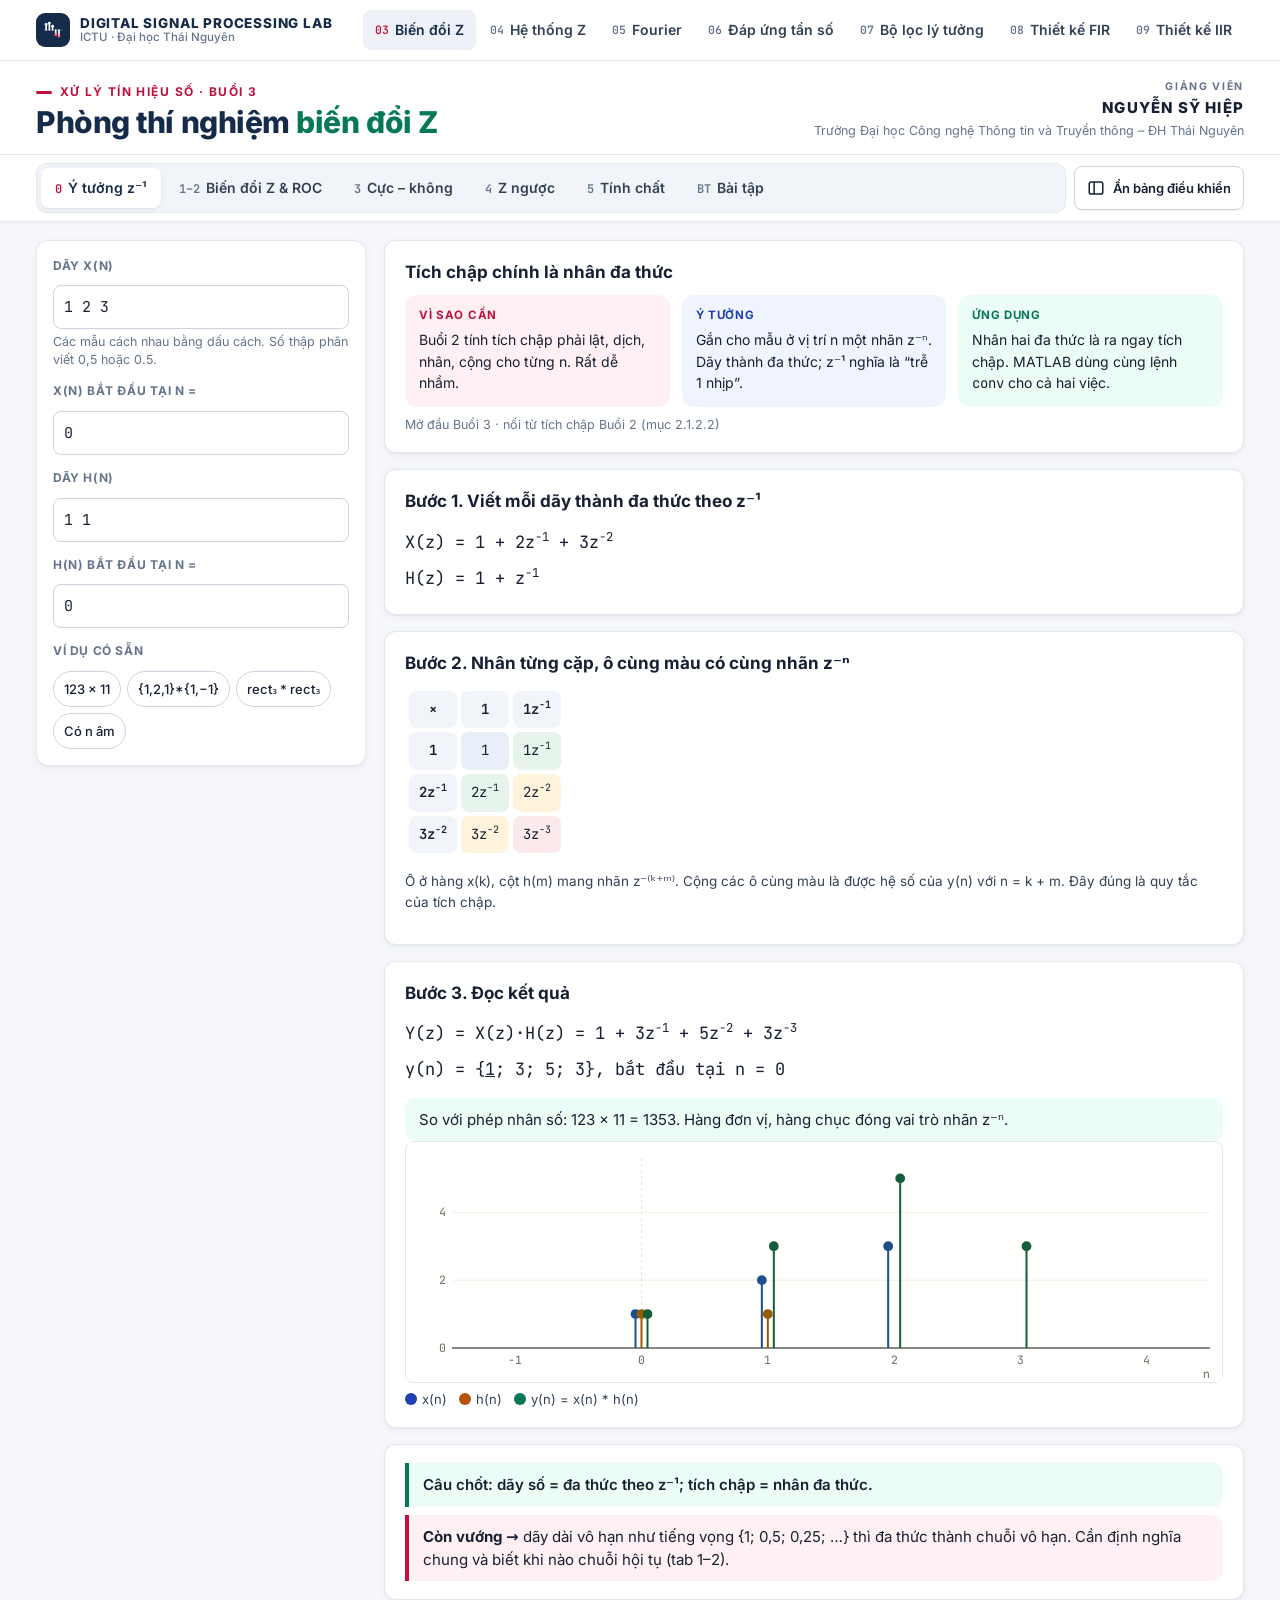
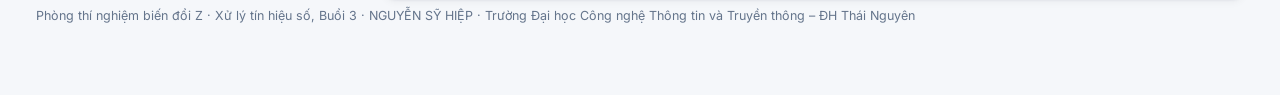
==== commit 27e167af: "Thêm phần mềm Buổi 5–9: Fourier, đáp ứng tần số, bộ lọc lý tưởng và cấu trúc, thiết kế FIR, thiết kế" ====
--- a/bien-doi-z.html
+++ b/bien-doi-z.html
@@ -157,7 +157,13 @@
     <a class="home" href="./">Trang chủ</a>
     <a href="day-tin-hieu.html"><span class="n">01</span>Dãy tín hiệu</a>
     <a href="tich-chap.html"><span class="n">02</span>Tích chập</a>
-    <a href="bien-doi-z.html" aria-current="page"><span class="n">03</span>Biến đổi Z</a><a href="he-thong-z.html"><span class="n">04</span>Hệ thống miền Z</a>
+    <a href="bien-doi-z.html" aria-current="page"><span class="n">03</span>Biến đổi Z</a>
+    <a href="he-thong-z.html"><span class="n">04</span>Hệ thống Z</a>
+    <a href="fourier.html"><span class="n">05</span>Fourier</a>
+    <a href="dap-ung-tan-so.html"><span class="n">06</span>Đáp ứng tần số</a>
+    <a href="bo-loc-ly-tuong.html"><span class="n">07</span>Bộ lọc lý tưởng</a>
+    <a href="thiet-ke-fir.html"><span class="n">08</span>Thiết kế FIR</a>
+    <a href="thiet-ke-iir.html"><span class="n">09</span>Thiết kế IIR</a>
   </nav>
 </div></header>
 <div class="pagehead">
@@ -1299,6 +1305,7 @@
 $('rc-r').value = rcSliderFromR(0.8);
 showTab(start);
 </script>
+<script>(function(){var a=document.querySelector('.sitenav a[aria-current]');if(a&&a.scrollIntoView){var n=a.parentNode;n.scrollLeft=a.offsetLeft-n.clientWidth/2+a.clientWidth/2;}})();</script>
 <script>if('serviceWorker' in navigator){addEventListener('load',()=>navigator.serviceWorker.register('sw.js').catch(()=>{}));}</script>
 </body>
 </html>
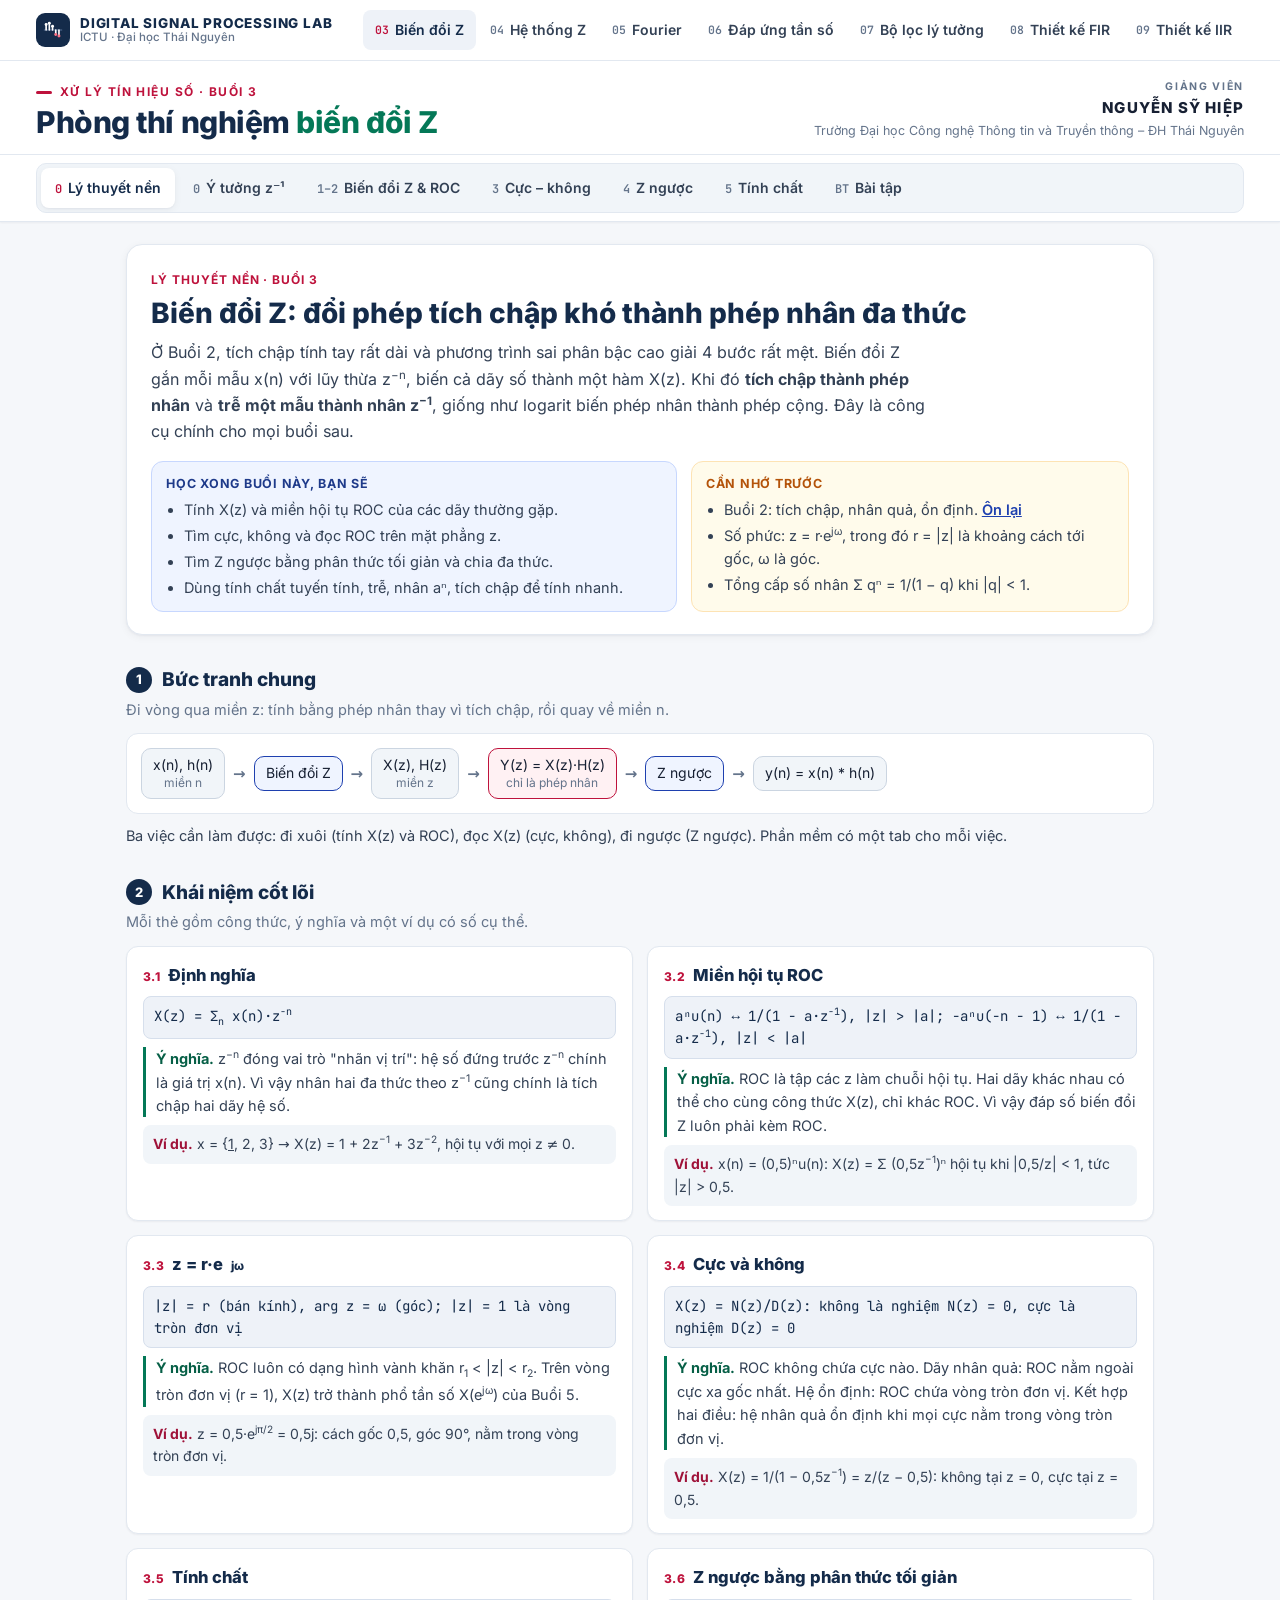
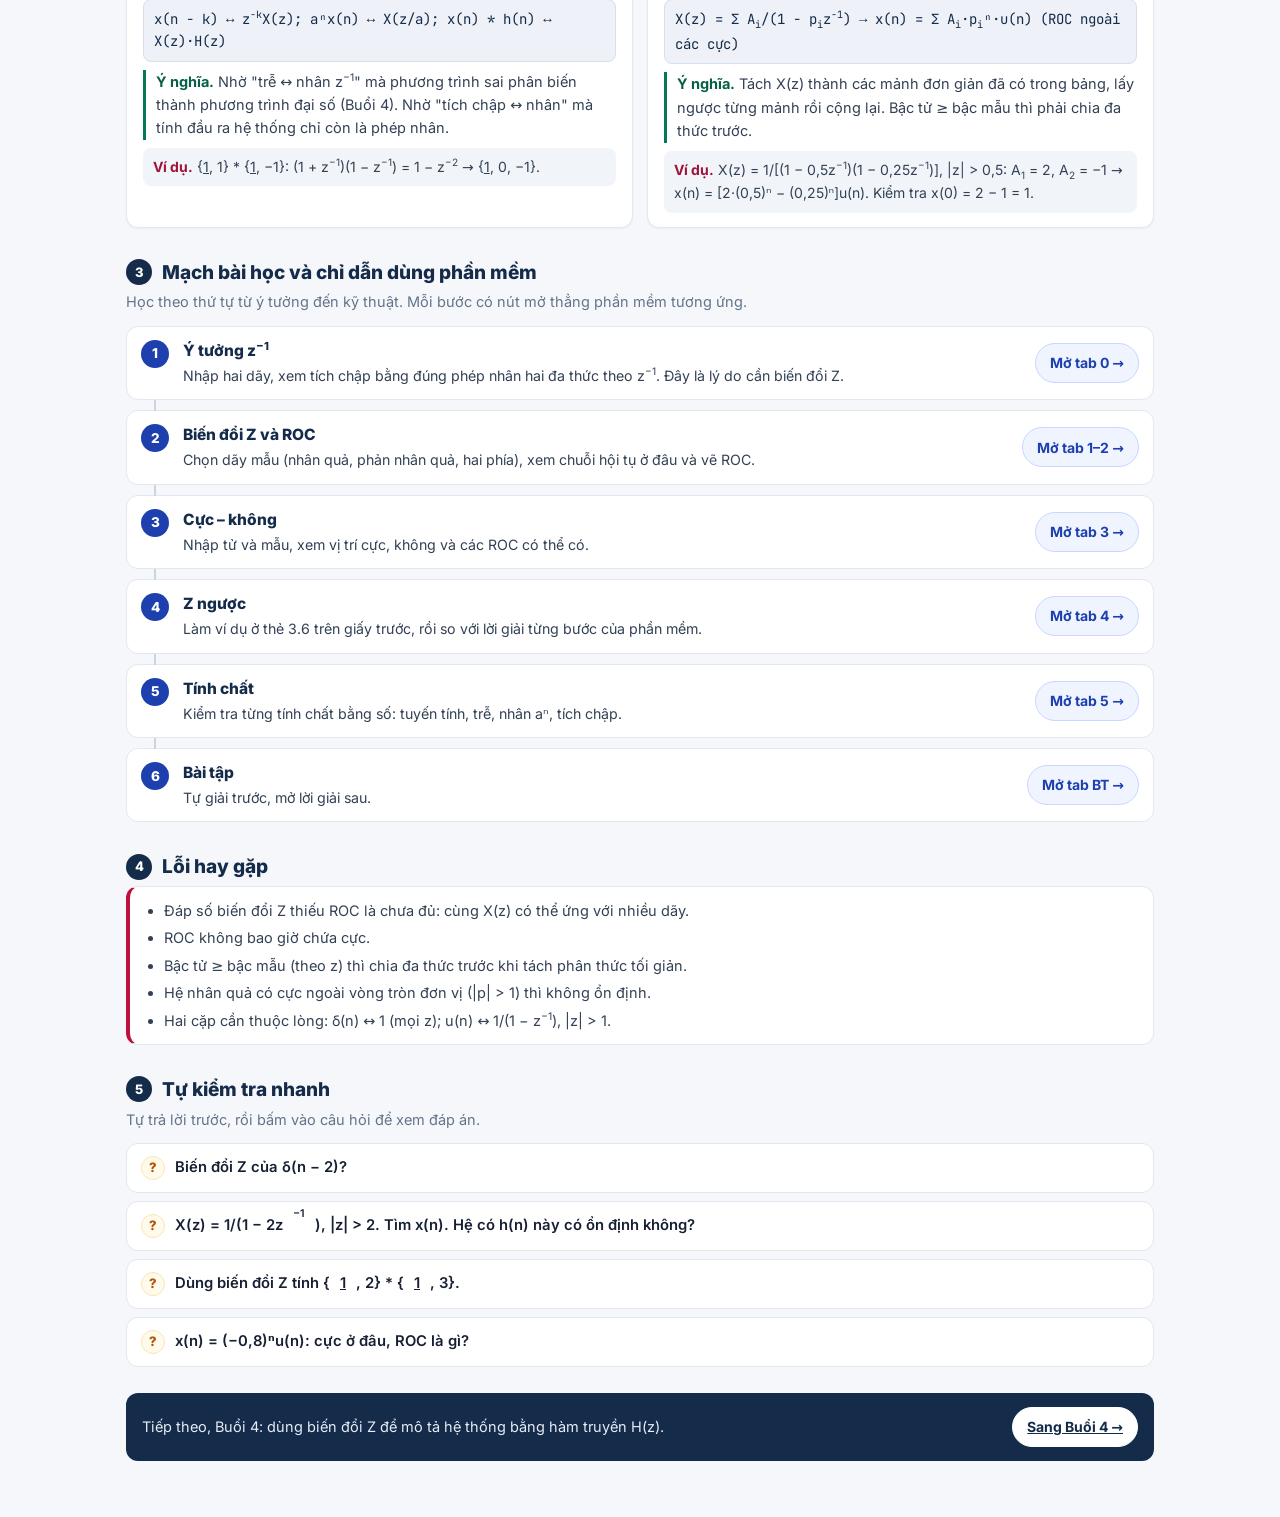
==== commit 05968752: "Thêm tab Lý thuyết nền cho cả 9 buổi; sửa tràn ngang thanh đầu trang Buổi 2 trên điện thoại Co-Autho" ====
--- a/bien-doi-z.html
+++ b/bien-doi-z.html
@@ -190,6 +190,7 @@
   </div>
 </nav>
 
+<!--LT--><section class="lt" id="lt-intro" role="tabpanel" aria-labelledby="tb-nen" hidden><div class="lt-in"><div class="lt-hero"><span class="lt-kick">Lý thuyết nền · Buổi 3</span><h2>Biến đổi Z: đổi phép tích chập khó thành phép nhân đa thức</h2><p class="lt-lead">Ở Buổi 2, tích chập tính tay rất dài và phương trình sai phân bậc cao giải 4 bước rất mệt. Biến đổi Z gắn mỗi mẫu x(n) với lũy thừa z<sup>−n</sup>, biến cả dãy số thành một hàm X(z). Khi đó <b>tích chập thành phép nhân</b> và <b>trễ một mẫu thành nhân z<sup>−1</sup></b>, giống như logarit biến phép nhân thành phép cộng. Đây là công cụ chính cho mọi buổi sau.</p><div class="lt-meta"><div class="lt-box lt-goal"><b class="t">Học xong buổi này, bạn sẽ</b><ul><li>Tính X(z) và miền hội tụ ROC của các dãy thường gặp.</li><li>Tìm cực, không và đọc ROC trên mặt phẳng z.</li><li>Tìm Z ngược bằng phân thức tối giản và chia đa thức.</li><li>Dùng tính chất tuyến tính, trễ, nhân aⁿ, tích chập để tính nhanh.</li></ul></div><div class="lt-box lt-pre"><b class="t">Cần nhớ trước</b><ul><li>Buổi 2: tích chập, nhân quả, ổn định. <a href="tich-chap.html#tichchap">Ôn lại</a></li><li>Số phức: z = r·e<sup>jω</sup>, trong đó r = |z| là khoảng cách tới gốc, ω là góc.</li><li>Tổng cấp số nhân Σ qⁿ = 1/(1 − q) khi |q| &lt; 1.</li></ul></div></div></div><div class="lt-sec"><h3><span class="n">1</span>Bức tranh chung</h3><p class="sub">Đi vòng qua miền z: tính bằng phép nhân thay vì tích chập, rồi quay về miền n.</p><div class="lt-flow"><span class="nd ">x(n), h(n)<small>miền n</small></span><span class="ar" aria-hidden="true">→</span><span class="nd bl">Biến đổi Z</span><span class="ar" aria-hidden="true">→</span><span class="nd ">X(z), H(z)<small>miền z</small></span><span class="ar" aria-hidden="true">→</span><span class="nd hl">Y(z) = X(z)·H(z)<small>chỉ là phép nhân</small></span><span class="ar" aria-hidden="true">→</span><span class="nd bl">Z ngược</span><span class="ar" aria-hidden="true">→</span><span class="nd ">y(n) = x(n) * h(n)</span></div><p class="lt-note">Ba việc cần làm được: đi xuôi (tính X(z) và ROC), đọc X(z) (cực, không), đi ngược (Z ngược). Phần mềm có một tab cho mỗi việc.</p></div><div class="lt-sec"><h3><span class="n">2</span>Khái niệm cốt lõi</h3><p class="sub">Mỗi thẻ gồm công thức, ý nghĩa và một ví dụ có số cụ thể.</p><div class="lt-grid"><article class="lt-card"><h4><span class="k">3.1</span>Định nghĩa</h4><div class="lt-f">X(z) = Σ<sub>n</sub> x(n)·z<sup>−n</sup></div><p class="lt-mean"><b>Ý nghĩa.</b> z<sup>−n</sup> đóng vai trò "nhãn vị trí": hệ số đứng trước z<sup>−n</sup> chính là giá trị x(n). Vì vậy nhân hai đa thức theo z<sup>−1</sup> cũng chính là tích chập hai dãy hệ số.</p><div class="lt-ex"><b>Ví dụ.</b> x = {<u>1</u>, 2, 3} → X(z) = 1 + 2z<sup>−1</sup> + 3z<sup>−2</sup>, hội tụ với mọi z ≠ 0.</div></article><article class="lt-card"><h4><span class="k">3.2</span>Miền hội tụ ROC</h4><div class="lt-f wrap">aⁿu(n) ↔ 1/(1 − a·z<sup>−1</sup>), |z| &gt; |a|;   −aⁿu(−n − 1) ↔ 1/(1 − a·z<sup>−1</sup>), |z| &lt; |a|</div><p class="lt-mean"><b>Ý nghĩa.</b> ROC là tập các z làm chuỗi hội tụ. Hai dãy khác nhau có thể cho cùng công thức X(z), chỉ khác ROC. Vì vậy đáp số biến đổi Z luôn phải kèm ROC.</p><div class="lt-ex"><b>Ví dụ.</b> x(n) = (0,5)ⁿu(n): X(z) = Σ (0,5z<sup>−1</sup>)ⁿ hội tụ khi |0,5/z| &lt; 1, tức |z| &gt; 0,5.</div></article><article class="lt-card"><h4><span class="k">3.3</span>z = r·e<sup>jω</sup></h4><div class="lt-f">|z| = r (bán kính),  arg z = ω (góc);  |z| = 1 là vòng tròn đơn vị</div><p class="lt-mean"><b>Ý nghĩa.</b> ROC luôn có dạng hình vành khăn r<sub>1</sub> &lt; |z| &lt; r<sub>2</sub>. Trên vòng tròn đơn vị (r = 1), X(z) trở thành phổ tần số X(e<sup>jω</sup>) của Buổi 5.</p><div class="lt-ex"><b>Ví dụ.</b> z = 0,5·e<sup>jπ/2</sup> = 0,5j: cách gốc 0,5, góc 90°, nằm trong vòng tròn đơn vị.</div></article><article class="lt-card"><h4><span class="k">3.4</span>Cực và không</h4><div class="lt-f">X(z) = N(z)/D(z):  không là nghiệm N(z) = 0,  cực là nghiệm D(z) = 0</div><p class="lt-mean"><b>Ý nghĩa.</b> ROC không chứa cực nào. Dãy nhân quả: ROC nằm ngoài cực xa gốc nhất. Hệ ổn định: ROC chứa vòng tròn đơn vị. Kết hợp hai điều: hệ nhân quả ổn định khi mọi cực nằm trong vòng tròn đơn vị.</p><div class="lt-ex"><b>Ví dụ.</b> X(z) = 1/(1 − 0,5z<sup>−1</sup>) = z/(z − 0,5): không tại z = 0, cực tại z = 0,5.</div></article><article class="lt-card"><h4><span class="k">3.5</span>Tính chất</h4><div class="lt-f">x(n − k) ↔ z<sup>−k</sup>X(z);   aⁿx(n) ↔ X(z/a);   x(n) * h(n) ↔ X(z)·H(z)</div><p class="lt-mean"><b>Ý nghĩa.</b> Nhờ "trễ ↔ nhân z<sup>−1</sup>" mà phương trình sai phân biến thành phương trình đại số (Buổi 4). Nhờ "tích chập ↔ nhân" mà tính đầu ra hệ thống chỉ còn là phép nhân.</p><div class="lt-ex"><b>Ví dụ.</b> {<u>1</u>, 1} * {<u>1</u>, −1}: (1 + z<sup>−1</sup>)(1 − z<sup>−1</sup>) = 1 − z<sup>−2</sup> → {<u>1</u>, 0, −1}.</div></article><article class="lt-card"><h4><span class="k">3.6</span>Z ngược bằng phân thức tối giản</h4><div class="lt-f wrap">X(z) = Σ A<sub>i</sub>/(1 − p<sub>i</sub>z<sup>−1</sup>) → x(n) = Σ A<sub>i</sub>·p<sub>i</sub>ⁿ·u(n)  (ROC ngoài các cực)</div><p class="lt-mean"><b>Ý nghĩa.</b> Tách X(z) thành các mảnh đơn giản đã có trong bảng, lấy ngược từng mảnh rồi cộng lại. Bậc tử ≥ bậc mẫu thì phải chia đa thức trước.</p><div class="lt-ex"><b>Ví dụ.</b> X(z) = 1/[(1 − 0,5z<sup>−1</sup>)(1 − 0,25z<sup>−1</sup>)], |z| &gt; 0,5: A<sub>1</sub> = 2, A<sub>2</sub> = −1 → x(n) = [2·(0,5)ⁿ − (0,25)ⁿ]u(n). Kiểm tra x(0) = 2 − 1 = 1.</div></article></div></div><div class="lt-sec"><h3><span class="n">3</span>Mạch bài học và chỉ dẫn dùng phần mềm</h3><p class="sub">Học theo thứ tự từ ý tưởng đến kỹ thuật. Mỗi bước có nút mở thẳng phần mềm tương ứng.</p><ol class="lt-path"><li><div><h4>Ý tưởng z<sup>−1</sup></h4><p>Nhập hai dãy, xem tích chập bằng đúng phép nhân hai đa thức theo z<sup>−1</sup>. Đây là lý do cần biến đổi Z.</p></div><button type="button" class="lt-go" data-open="conv">Mở tab 0 →</button></li><li><div><h4>Biến đổi Z và ROC</h4><p>Chọn dãy mẫu (nhân quả, phản nhân quả, hai phía), xem chuỗi hội tụ ở đâu và vẽ ROC.</p></div><button type="button" class="lt-go" data-open="roc">Mở tab 1–2 →</button></li><li><div><h4>Cực – không</h4><p>Nhập tử và mẫu, xem vị trí cực, không và các ROC có thể có.</p></div><button type="button" class="lt-go" data-open="pz">Mở tab 3 →</button></li><li><div><h4>Z ngược</h4><p>Làm ví dụ ở thẻ 3.6 trên giấy trước, rồi so với lời giải từng bước của phần mềm.</p></div><button type="button" class="lt-go" data-open="izt">Mở tab 4 →</button></li><li><div><h4>Tính chất</h4><p>Kiểm tra từng tính chất bằng số: tuyến tính, trễ, nhân aⁿ, tích chập.</p></div><button type="button" class="lt-go" data-open="prop">Mở tab 5 →</button></li><li><div><h4>Bài tập</h4><p>Tự giải trước, mở lời giải sau.</p></div><button type="button" class="lt-go" data-open="ex">Mở tab BT →</button></li></ol></div><div class="lt-sec"><h3><span class="n">4</span>Lỗi hay gặp</h3><div class="lt-warn"><ul><li>Đáp số biến đổi Z thiếu ROC là chưa đủ: cùng X(z) có thể ứng với nhiều dãy.</li><li>ROC không bao giờ chứa cực.</li><li>Bậc tử ≥ bậc mẫu (theo z) thì chia đa thức trước khi tách phân thức tối giản.</li><li>Hệ nhân quả có cực ngoài vòng tròn đơn vị (|p| &gt; 1) thì không ổn định.</li><li>Hai cặp cần thuộc lòng: δ(n) ↔ 1 (mọi z); u(n) ↔ 1/(1 − z<sup>−1</sup>), |z| &gt; 1.</li></ul></div></div><div class="lt-sec"><h3><span class="n">5</span>Tự kiểm tra nhanh</h3><p class="sub">Tự trả lời trước, rồi bấm vào câu hỏi để xem đáp án.</p><div class="lt-q"><details><summary>Biến đổi Z của δ(n − 2)?</summary><div class="a">z<sup>−2</sup>, ROC: z ≠ 0.</div></details><details><summary>X(z) = 1/(1 − 2z<sup>−1</sup>), |z| &gt; 2. Tìm x(n). Hệ có h(n) này có ổn định không?</summary><div class="a">x(n) = 2ⁿu(n). Không ổn định: cực z = 2 nằm ngoài vòng tròn đơn vị (ROC không chứa |z| = 1).</div></details><details><summary>Dùng biến đổi Z tính {<u>1</u>, 2} * {<u>1</u>, 3}.</summary><div class="a">(1 + 2z<sup>−1</sup>)(1 + 3z<sup>−1</sup>) = 1 + 5z<sup>−1</sup> + 6z<sup>−2</sup> → {<u>1</u>, 5, 6}.</div></details><details><summary>x(n) = (−0,8)ⁿu(n): cực ở đâu, ROC là gì?</summary><div class="a">Cực z = −0,8; ROC |z| &gt; 0,8.</div></details></div></div><div class="lt-next"><p>Tiếp theo, Buổi 4: dùng biến đổi Z để mô tả hệ thống bằng hàm truyền H(z).</p><a class="lt-go" href="he-thong-z.html">Sang Buổi 4 →</a></div></div></section><!--/LT-->
 <main>
 <div class="wrap">
 
@@ -1307,5 +1308,6 @@
 </script>
 <script>(function(){var a=document.querySelector('.sitenav a[aria-current]');if(a&&a.scrollIntoView){var n=a.parentNode;n.scrollLeft=a.offsetLeft-n.clientWidth/2+a.clientWidth/2;}})();</script>
 <script>if('serviceWorker' in navigator){addEventListener('load',()=>navigator.serviceWorker.register('sw.js').catch(()=>{}));}</script>
+<script src="assets/intro.js"></script>
 </body>
 </html>
--- a/assets/theme.css
+++ b/assets/theme.css
@@ -56,7 +56,8 @@
 
 /* ---------- 5. Navigation ---------- */
 .sitebar { position: relative; z-index: 30; background: #fff; border-bottom: 1px solid var(--line); }
-.sitebar-in { max-width: 1240px; margin: 0 auto; display: flex; align-items: center; gap: 16px; min-height: 60px;
+.sitebar { display: block; }
+.sitebar-in { min-width: 0; max-width: 1240px; margin: 0 auto; display: flex; align-items: center; gap: 16px; min-height: 60px;
   padding-top: env(safe-area-inset-top, 0px);
   padding-left: max(16px, env(safe-area-inset-left, 0px)); padding-right: max(16px, env(safe-area-inset-right, 0px)); }
 .brand { display: flex; align-items: center; gap: 10px; color: var(--ink); text-decoration: none; flex: none; min-height: 44px; }
@@ -145,3 +146,86 @@
   .sitebar.tools .sitenav { -webkit-mask-image: linear-gradient(90deg, transparent 0, #000 14px, #000 calc(100% - 14px), transparent 100%); mask-image: linear-gradient(90deg, transparent 0, #000 14px, #000 calc(100% - 14px), transparent 100%); }
 }
 @media (prefers-reduced-motion: reduce) { *, *::before, *::after { animation-duration: .01ms !important; transition-duration: .01ms !important; } }
+
+/* =========================================================
+   LÝ THUYẾT NỀN (tab 0 của mỗi buổi) – assets/intro.js
+   ========================================================= */
+.lt-x { display: none !important; }
+.lt-off { visibility: hidden !important; height: 0 !important; overflow: hidden !important; padding: 0 !important; margin: 0 !important; border: 0 !important; }
+.lt { background: var(--bg); color: var(--body); font-family: var(--f-body); width: 100%; min-width: 0; max-width: 100vw; overflow-x: clip; }
+.lt-in, .lt-sec, .lt-hero, .lt-flow { min-width: 0; }
+@media (max-width: 600px) { .modes[role=tablist] { overflow-x: auto; scrollbar-width: none; max-width: 100%; } .modes[role=tablist]::-webkit-scrollbar { display: none; } }
+.lt[hidden] { display: none !important; }
+.lt-in { max-width: 1060px; margin: 0 auto; padding: 22px max(16px, env(safe-area-inset-right, 0px)) 56px max(16px, env(safe-area-inset-left, 0px)); }
+.lt h2, .lt h3, .lt h4 { color: var(--navy); text-transform: none; letter-spacing: 0; }
+.lt-hero { background: var(--surface); border: 1px solid var(--line); border-radius: var(--r-lg); box-shadow: var(--shadow); padding: 22px 24px; }
+.lt-kick { display: inline-block; font-size: 12px; font-weight: 700; letter-spacing: .08em; text-transform: uppercase; color: var(--red); }
+.lt-hero h2 { font-size: clamp(21px, 2.6vw, 28px); line-height: 1.25; margin: 6px 0 8px; font-weight: 800; }
+.lt-lead { font-size: 16px; line-height: 1.65; margin: 0; color: var(--body); max-width: 78ch; }
+.lt-meta { display: grid; grid-template-columns: 1.2fr 1fr; gap: 14px; margin-top: 16px; }
+.lt-box { border-radius: var(--r); padding: 12px 14px; font-size: 14.5px; line-height: 1.6; }
+.lt-box b.t { display: block; font-size: 12.5px; letter-spacing: .06em; text-transform: uppercase; margin-bottom: 4px; }
+.lt-box ul { margin: 0; padding-left: 18px; }
+.lt-box li + li { margin-top: 3px; }
+.lt-goal { background: var(--blue-tint); border: 1px solid #C7D7FE; } .lt-goal b.t { color: var(--blue-ink); }
+.lt-pre { background: var(--amber-tint); border: 1px solid #FDE3B4; } .lt-pre b.t { color: var(--amber); }
+.lt-pre a { color: var(--blue); font-weight: 600; }
+.lt-sec { margin-top: 30px; }
+.lt-sec > h3 { font-size: 19px; font-weight: 800; margin: 0 0 4px; display: flex; gap: 10px; align-items: baseline; }
+.lt-sec > h3 .n { flex: none; display: inline-grid; place-items: center; width: 26px; height: 26px; border-radius: 50%; background: var(--navy); color: #fff; font-size: 13px; transform: translateY(-2px); }
+.lt-sec > p.sub { margin: 0 0 12px; color: var(--muted); font-size: 14.5px; line-height: 1.55; }
+/* sơ đồ bức tranh chung */
+.lt-flow { display: flex; flex-wrap: wrap; align-items: center; gap: 8px; background: var(--surface); border: 1px solid var(--line); border-radius: var(--r); padding: 14px; }
+.lt-flow .nd { border: 1.5px solid var(--line-2); border-radius: 10px; padding: 7px 11px; font-size: 14px; line-height: 1.35; background: var(--soft); color: var(--ink); text-align: center; }
+.lt-flow .nd small { display: block; color: var(--muted); font-size: 12px; }
+.lt-flow .nd.hl { border-color: var(--red); background: var(--red-tint); }
+.lt-flow .nd.bl { border-color: var(--blue); background: var(--blue-tint); }
+.lt-flow .ar { color: var(--muted); font-weight: 700; }
+.lt-note { margin: 10px 0 0; font-size: 14.5px; line-height: 1.6; }
+/* thẻ khái niệm */
+.lt-grid { display: grid; grid-template-columns: repeat(2, minmax(0, 1fr)); gap: 14px; }
+.lt-card { background: var(--surface); border: 1px solid var(--line); border-radius: var(--r); padding: 16px 16px 14px; box-shadow: var(--shadow-sm); display: flex; flex-direction: column; gap: 8px; min-width: 0; }
+.lt-card h4 { margin: 0; font-size: 16.5px; font-weight: 800; display: flex; gap: 8px; align-items: baseline; }
+.lt-card h4 .k { flex: none; font-size: 12px; font-weight: 800; color: var(--red); letter-spacing: .04em; }
+.lt-card p { margin: 0; font-size: 14.5px; line-height: 1.62; }
+.lt-f { font-family: var(--f-mono); font-size: 14px; line-height: 1.6; background: var(--navy-tint); border: 1px solid #D6DFEC; color: var(--navy); border-radius: 8px; padding: 8px 10px; overflow-wrap: anywhere; white-space: normal; }
+.lt-f.wrap { white-space: normal; }
+.lt-mean { border-left: 3px solid var(--green); padding-left: 10px; }
+.lt-mean b { color: var(--green-ink); }
+.lt-ex { background: var(--soft); border-radius: 8px; padding: 8px 10px; font-size: 14px; line-height: 1.6; }
+.lt-ex b { color: var(--red-ink); }
+.lt-ex .m, .lt .m { font-family: var(--f-mono); font-size: .95em; color: var(--navy); }
+/* mạch logic + chỉ dẫn */
+.lt-path { list-style: none; margin: 0; padding: 0; display: grid; gap: 10px; counter-reset: st; }
+.lt-path li { position: relative; background: var(--surface); border: 1px solid var(--line); border-radius: var(--r); padding: 12px 14px 12px 56px; display: grid; grid-template-columns: minmax(0, 1fr) auto; gap: 6px 14px; align-items: center; }
+.lt-path li::before { counter-increment: st; content: counter(st); position: absolute; left: 14px; top: 13px; width: 28px; height: 28px; border-radius: 50%; display: grid; place-items: center; font-weight: 800; font-size: 13.5px; color: #fff; background: var(--blue); }
+.lt-path li + li::after { content: ""; position: absolute; left: 27px; top: -11px; height: 11px; border-left: 2px solid var(--line-2); }
+.lt-path h4 { margin: 0 0 2px; font-size: 15.5px; font-weight: 800; }
+.lt-path p { margin: 0; font-size: 14.2px; line-height: 1.58; }
+.lt-go { font: inherit; font-size: 14px; font-weight: 700; color: var(--blue); background: var(--blue-tint); border: 1px solid #C7D7FE; border-radius: 999px; padding: 8px 14px; cursor: pointer; white-space: nowrap; min-height: 40px; }
+.lt-go:hover { background: #E0E9FF; }
+.lt-go:focus-visible { outline: 3px solid #93B4FF; outline-offset: 2px; }
+/* lưu ý + tự kiểm tra */
+.lt-warn { background: var(--surface); border: 1px solid var(--line); border-left: 4px solid var(--red); border-radius: var(--r); padding: 12px 14px 12px 16px; }
+.lt-warn ul { margin: 0; padding-left: 18px; font-size: 14.5px; line-height: 1.62; }
+.lt-warn li + li { margin-top: 4px; }
+.lt-q { display: grid; gap: 8px; }
+.lt-q details { background: var(--surface); border: 1px solid var(--line); border-radius: var(--r); padding: 0 14px; }
+.lt-q summary { cursor: pointer; padding: 12px 0; font-weight: 600; color: var(--ink); font-size: 14.8px; line-height: 1.5; list-style: none; display: flex; gap: 10px; }
+.lt-q summary::-webkit-details-marker { display: none; }
+.lt-q summary::before { content: "?"; flex: none; width: 22px; height: 22px; border-radius: 50%; display: grid; place-items: center; background: var(--amber-tint); color: var(--amber); border: 1px solid #FDE3B4; font-size: 13px; font-weight: 800; }
+.lt-q details[open] summary::before { content: "✓"; background: var(--green-tint); color: var(--green); border-color: #A7F3D0; }
+.lt-q .a { padding: 0 0 12px 32px; font-size: 14.5px; line-height: 1.62; }
+.lt-next { margin-top: 26px; display: flex; flex-wrap: wrap; gap: 10px; align-items: center; justify-content: space-between; background: var(--navy); color: #E6ECF5; border-radius: var(--r); padding: 14px 16px; }
+.lt-next p { margin: 0; font-size: 14.5px; line-height: 1.5; }
+.lt-next .lt-go { background: #fff; border-color: #fff; color: var(--navy); }
+.lt sub, .lt sup { font-size: .72em; }
+@media (max-width: 760px) {
+  .lt-meta, .lt-grid { grid-template-columns: minmax(0, 1fr); }
+  .lt-hero { padding: 18px 16px; }
+  .lt-path li { grid-template-columns: minmax(0, 1fr); padding-left: 50px; }
+  .lt-path li::before { left: 12px; }
+  .lt-path li + li::after { left: 25px; }
+  .lt-go { justify-self: start; }
+  .lt-lead { font-size: 15px; }
+}
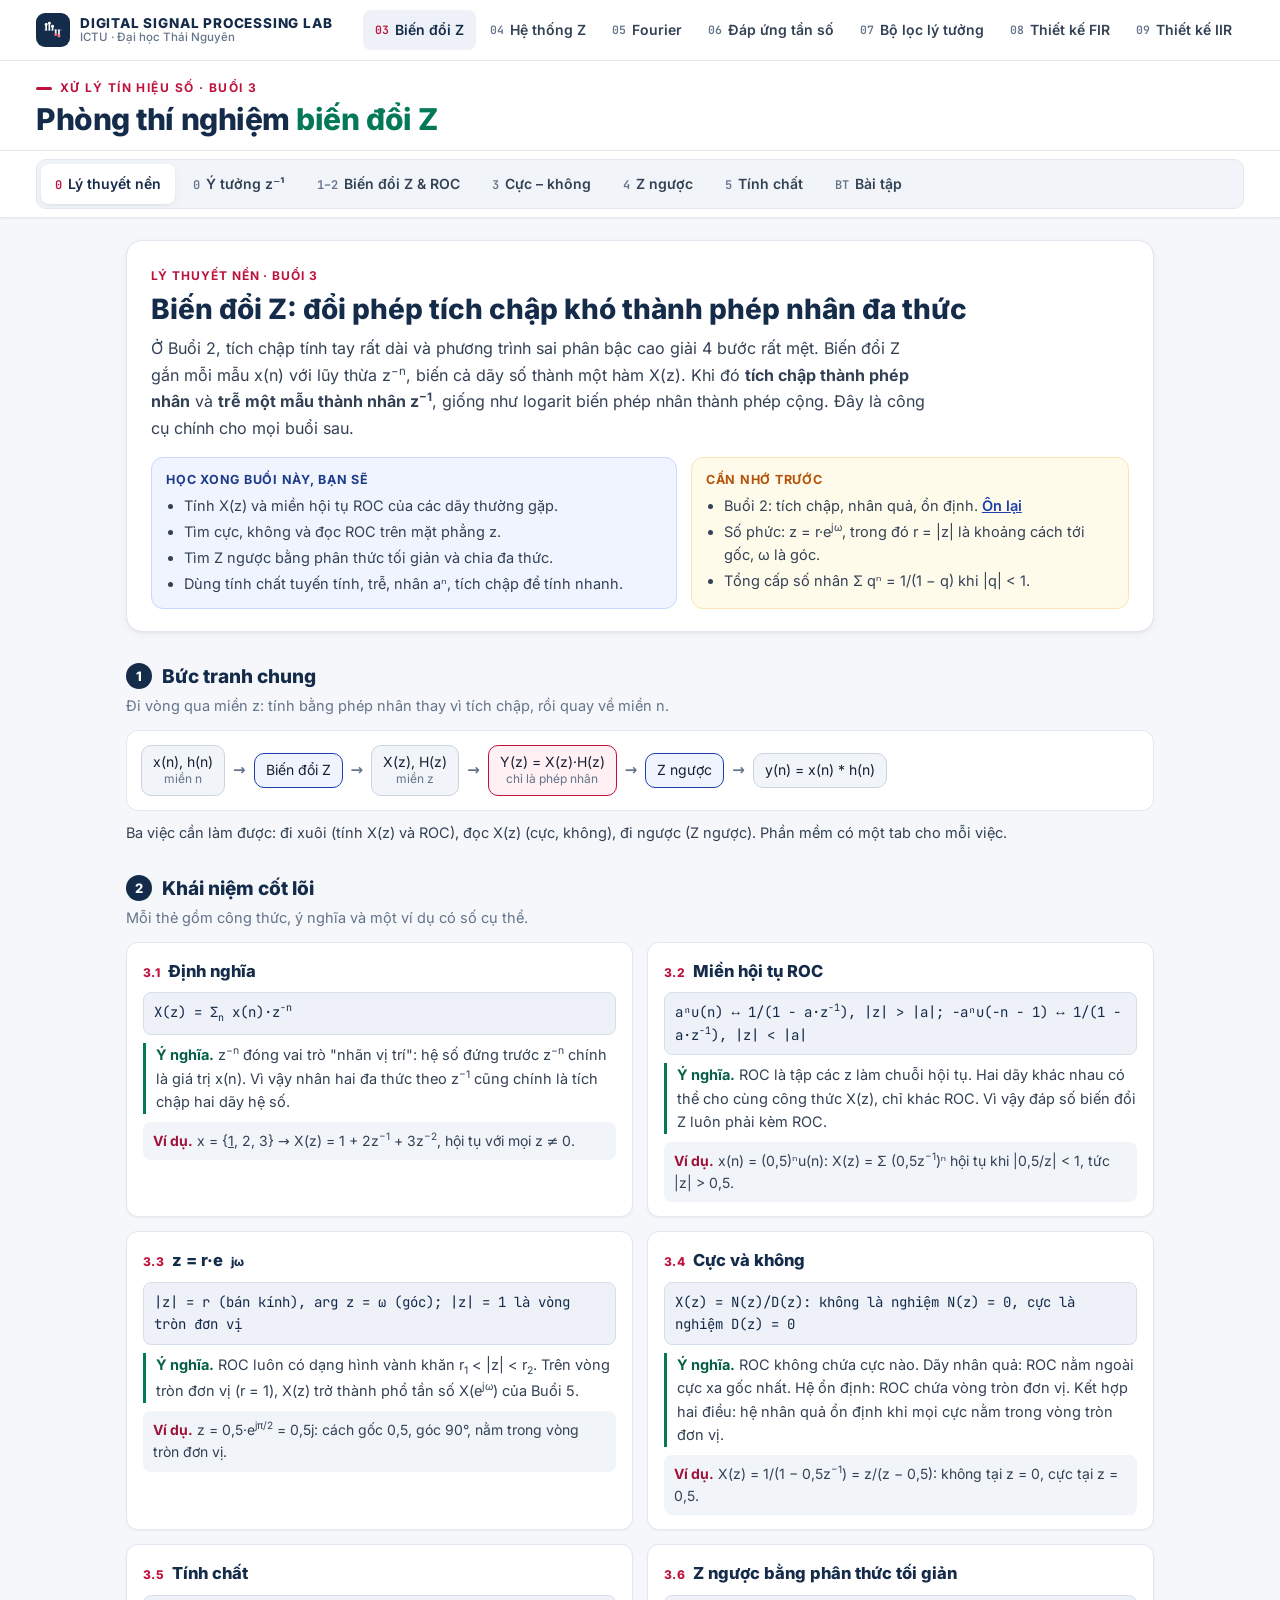
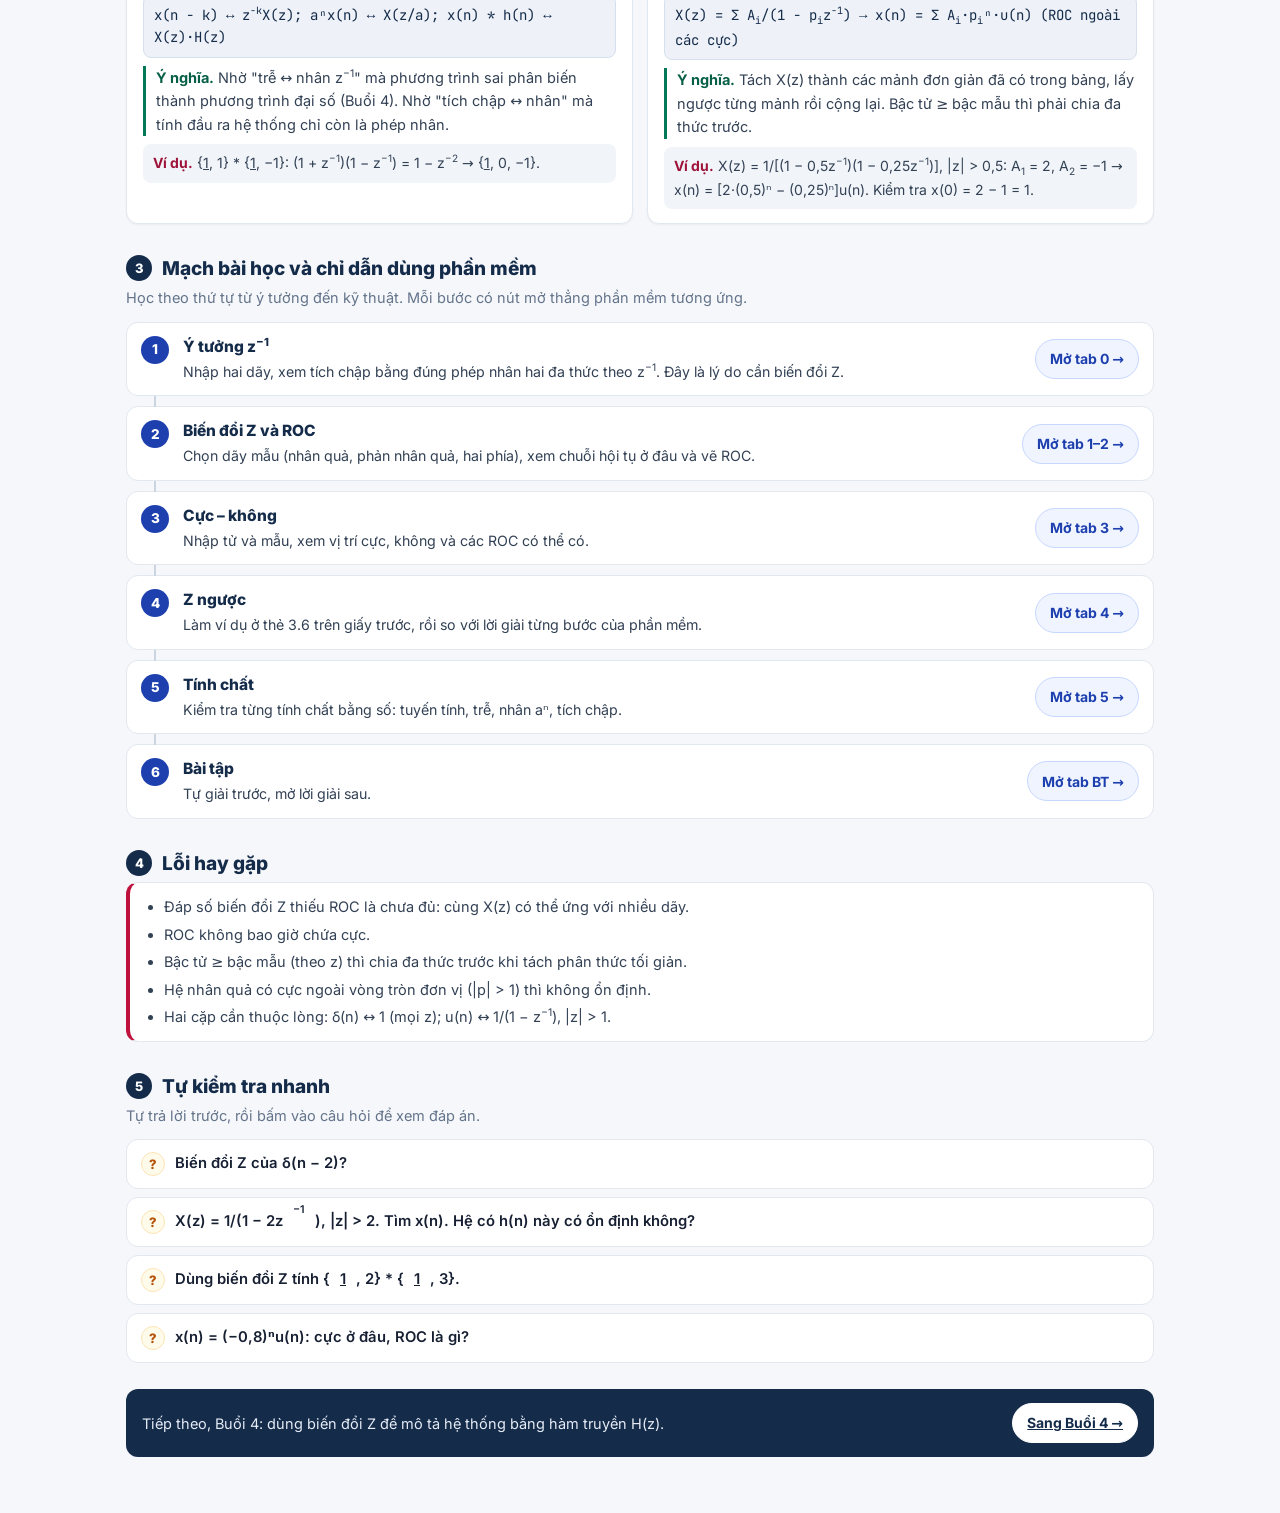
==== commit ec558916: "Bỏ tên giảng viên ở phần đầu 9 phần mềm, chỉ giữ ở chân trang Co-Authored-By: Claude Opus 5.5 <norep" ====
--- a/bien-doi-z.html
+++ b/bien-doi-z.html
@@ -172,7 +172,6 @@
       <div class="eyebrow">Xử lý tín hiệu số · Buổi 3</div>
       <h1>Phòng thí nghiệm <span class="z">biến đổi Z</span></h1>
     </div>
-    <div class="author"><small>Giảng viên</small><b>NGUYỄN SỸ HIỆP</b><span>Trường Đại học Công nghệ Thông tin và Truyền thông – ĐH Thái Nguyên</span></div>
   </div>
 </div>
 
@@ -1309,5 +1308,6 @@
 <script>(function(){var a=document.querySelector('.sitenav a[aria-current]');if(a&&a.scrollIntoView){var n=a.parentNode;n.scrollLeft=a.offsetLeft-n.clientWidth/2+a.clientWidth/2;}})();</script>
 <script>if('serviceWorker' in navigator){addEventListener('load',()=>navigator.serviceWorker.register('sw.js').catch(()=>{}));}</script>
 <script src="assets/intro.js"></script>
+<script src="assets/scrollcue.js"></script>
 </body>
 </html>
--- a/assets/theme.css
+++ b/assets/theme.css
@@ -229,3 +229,32 @@
   .lt-go { justify-self: start; }
   .lt-lead { font-size: 15px; }
 }
+
+/* =========================================================
+   ĐIỆN THOẠI: lề rộng hơn, không cắt mất nội dung
+   ========================================================= */
+.x-hint { font-size: 12.5px; color: var(--muted); margin: 6px 2px 0; text-align: right; }
+.x-hint[hidden] { display: none; }
+.x-more:not(.x-end) { -webkit-mask-image: linear-gradient(90deg, #000 calc(100% - 40px), rgba(0,0,0,.15)); mask-image: linear-gradient(90deg, #000 calc(100% - 40px), rgba(0,0,0,.15)); }
+.x-more.x-scrolled:not(.x-end) { -webkit-mask-image: linear-gradient(90deg, rgba(0,0,0,.15), #000 40px, #000 calc(100% - 40px), rgba(0,0,0,.15)); mask-image: linear-gradient(90deg, rgba(0,0,0,.15), #000 40px, #000 calc(100% - 40px), rgba(0,0,0,.15)); }
+.x-more.x-scrolled.x-end { -webkit-mask-image: linear-gradient(90deg, rgba(0,0,0,.15), #000 40px); mask-image: linear-gradient(90deg, rgba(0,0,0,.15), #000 40px); }
+@media (max-width: 600px) {
+  /* lề trang và lề trong thẻ */
+  .wrap, .wrap-x, .lt-in { padding-left: max(18px, env(safe-area-inset-left, 0px)) !important; padding-right: max(18px, env(safe-area-inset-right, 0px)) !important; }
+  .app main { padding-left: max(18px, env(safe-area-inset-left, 0px)); padding-right: max(18px, env(safe-area-inset-right, 0px)); }
+  .card { padding: 16px !important; }
+  .lt-card, .lt-hero { padding: 16px; }
+  /* công thức và mã nguồn: xuống dòng thay vì bị cắt */
+  .bigeq, .yval, .eqline, .ex-q .eqline, .ex-steps .eqline, #ex-demo .eqline { white-space: normal !important; overflow-wrap: anywhere; }
+  pre.code { white-space: pre-wrap !important; overflow-wrap: anywhere; font-size: 12.5px !important; }
+  /* sơ đồ khối: thu nhỏ vừa đủ đọc, phần còn lại vuốt ngang */
+  .diag svg { min-width: 500px !important; }
+  .chain svg { min-width: 560px !important; }
+  /* bảng: chữ gọn hơn */
+  .tbl-wrap table, .tbl-scroll table { font-size: 13px; }
+  .tbl-wrap th, .tbl-scroll th { white-space: normal !important; }
+  .tbl-wrap th, .tbl-wrap td, .tbl-scroll th, .tbl-scroll td { padding-left: 8px !important; padding-right: 8px !important; }
+  /* thanh tab: không dính sát mép */
+  nav.tabs .tablist, .modes[role=tablist] { scroll-padding-inline: 24px; }
+}
+.site-foot { border-top: 1px solid var(--line); background: var(--surface); color: var(--muted); font-size: 13px; line-height: 1.55; text-align: center; padding: 16px max(18px, env(safe-area-inset-right, 0px)) max(22px, env(safe-area-inset-bottom, 0px)) max(18px, env(safe-area-inset-left, 0px)); }
